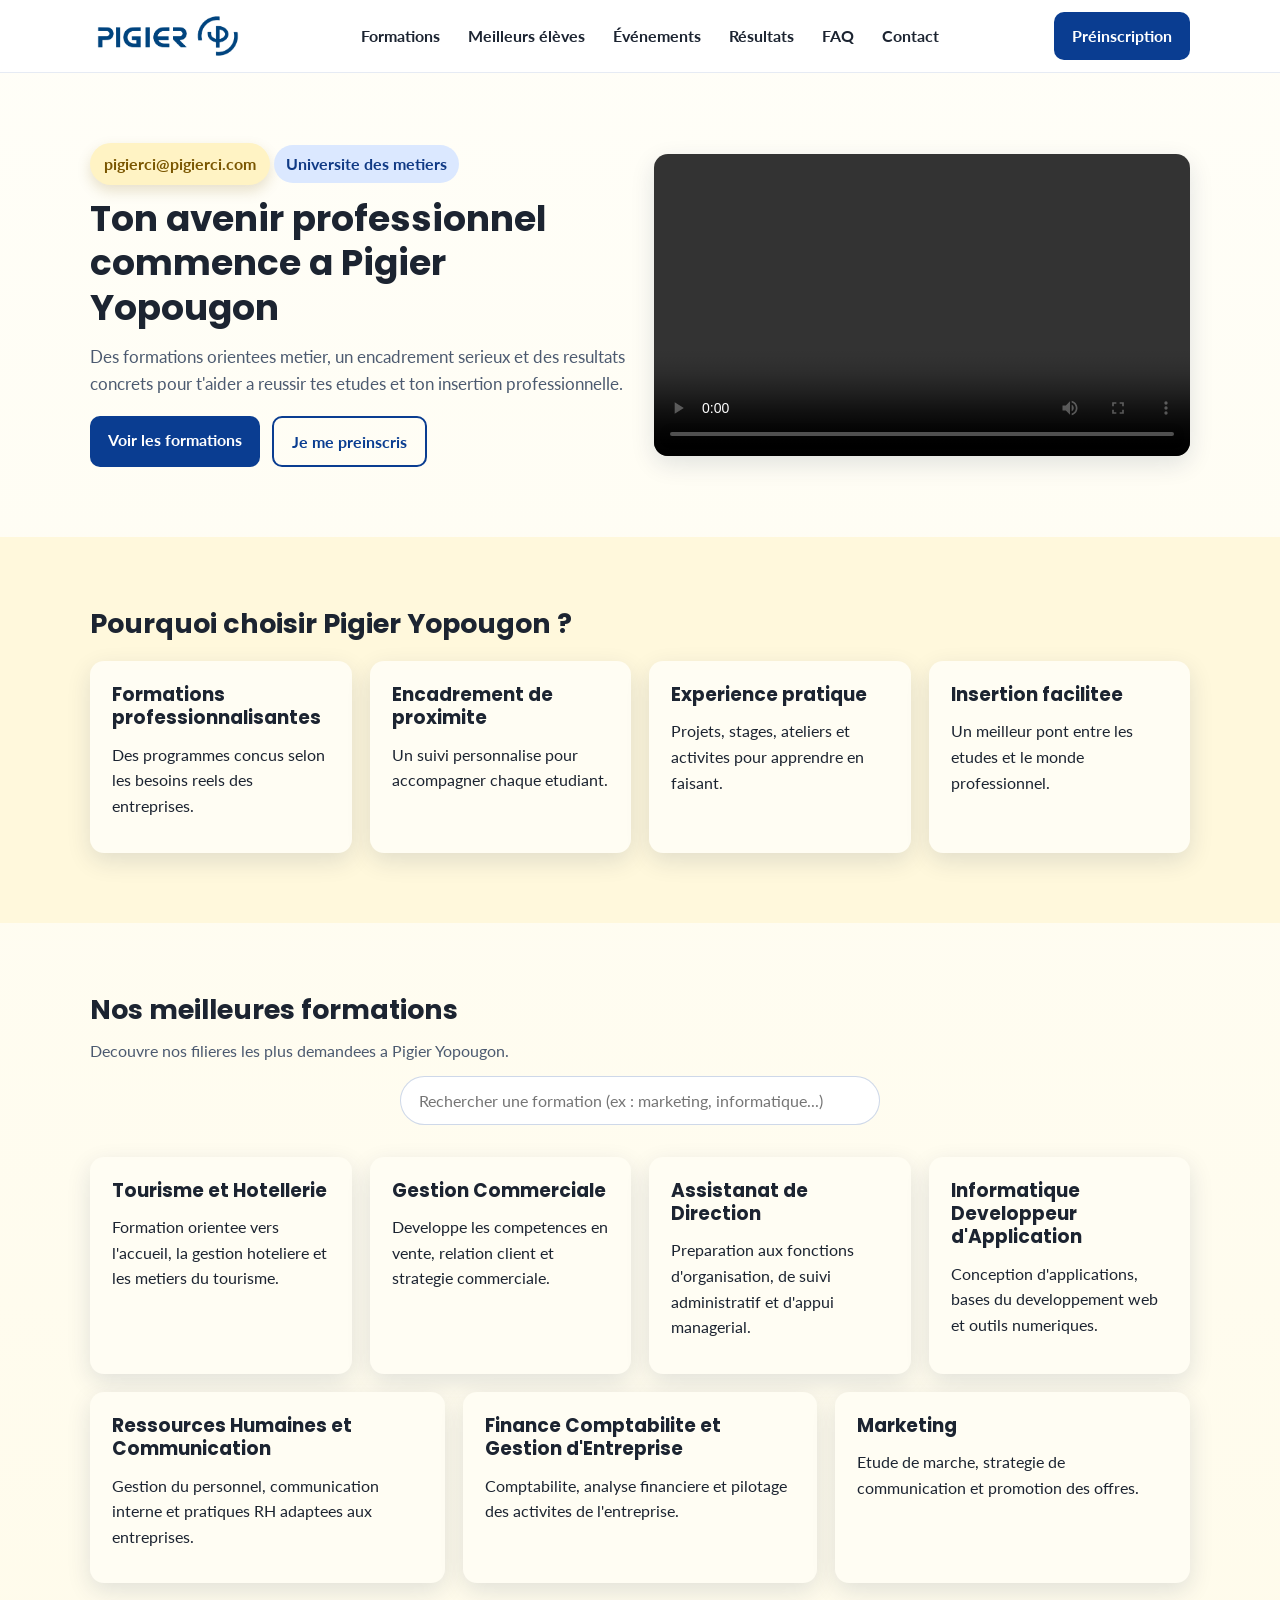
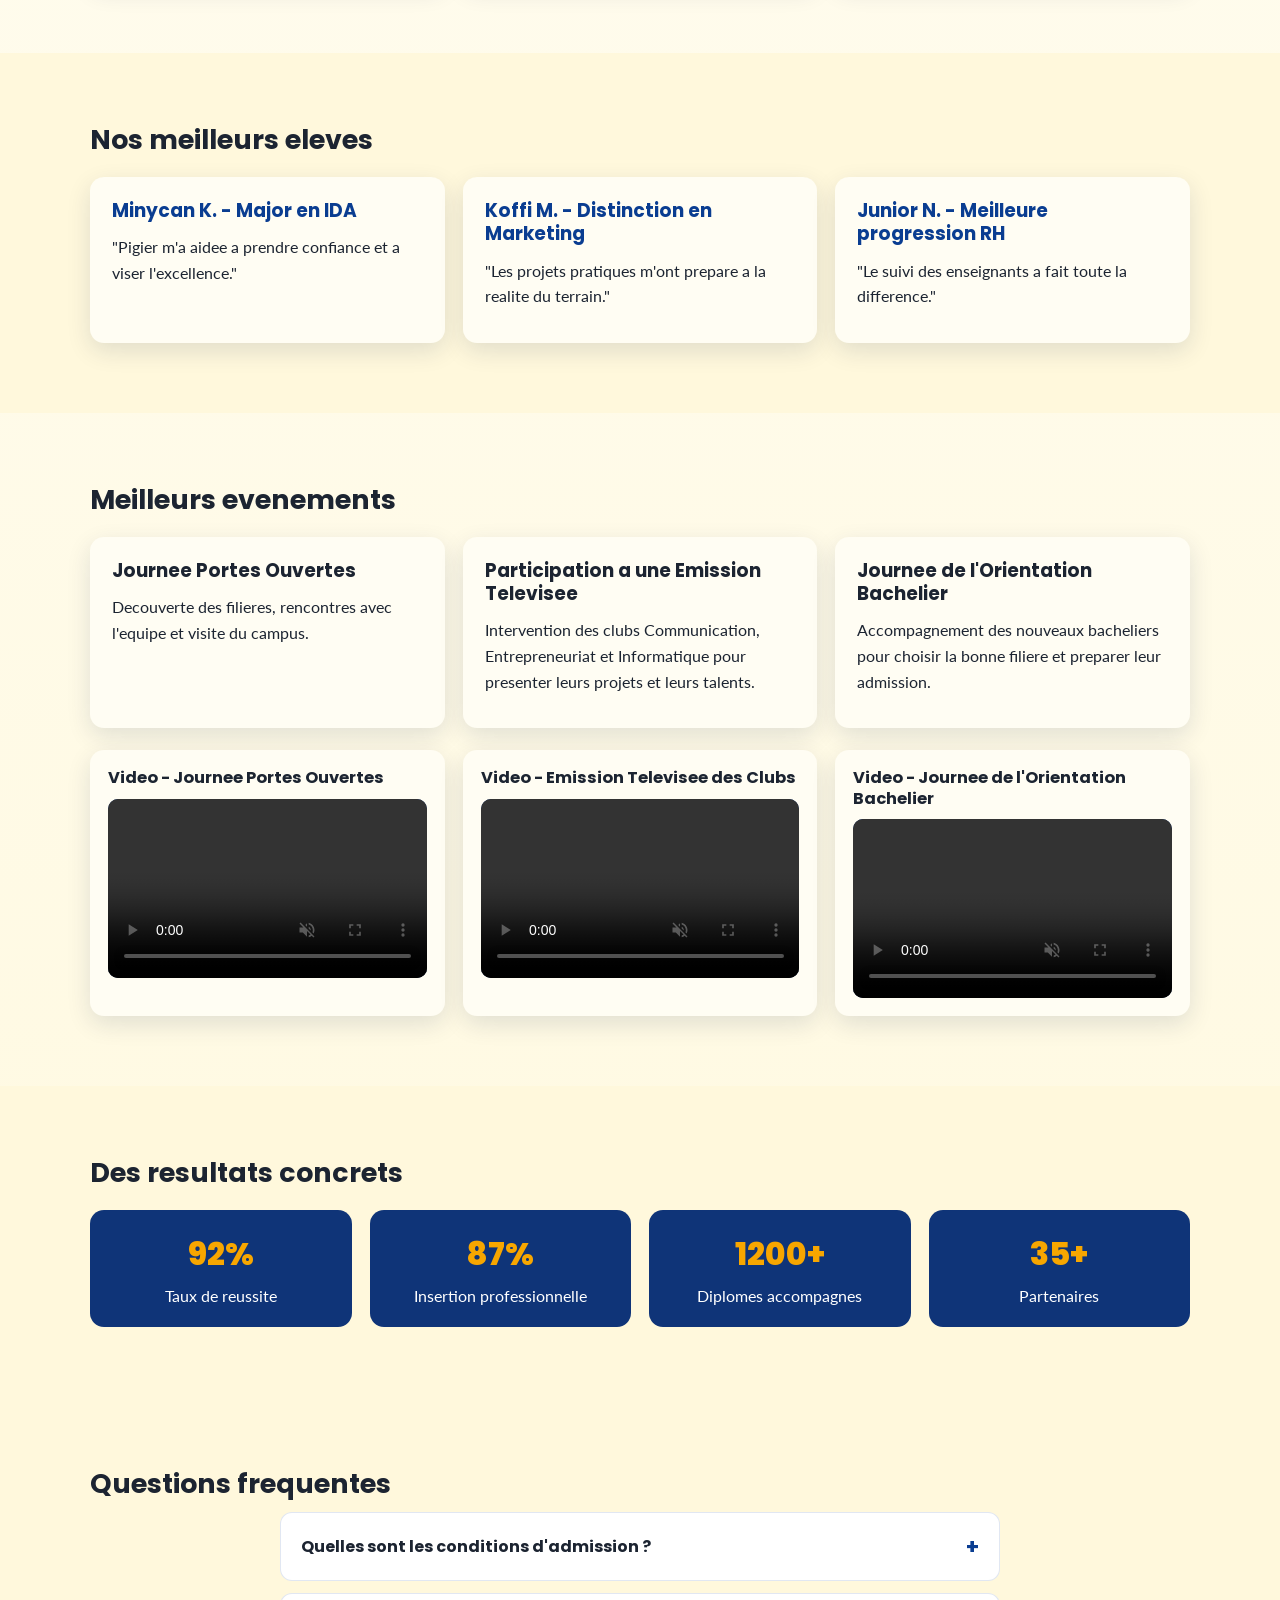
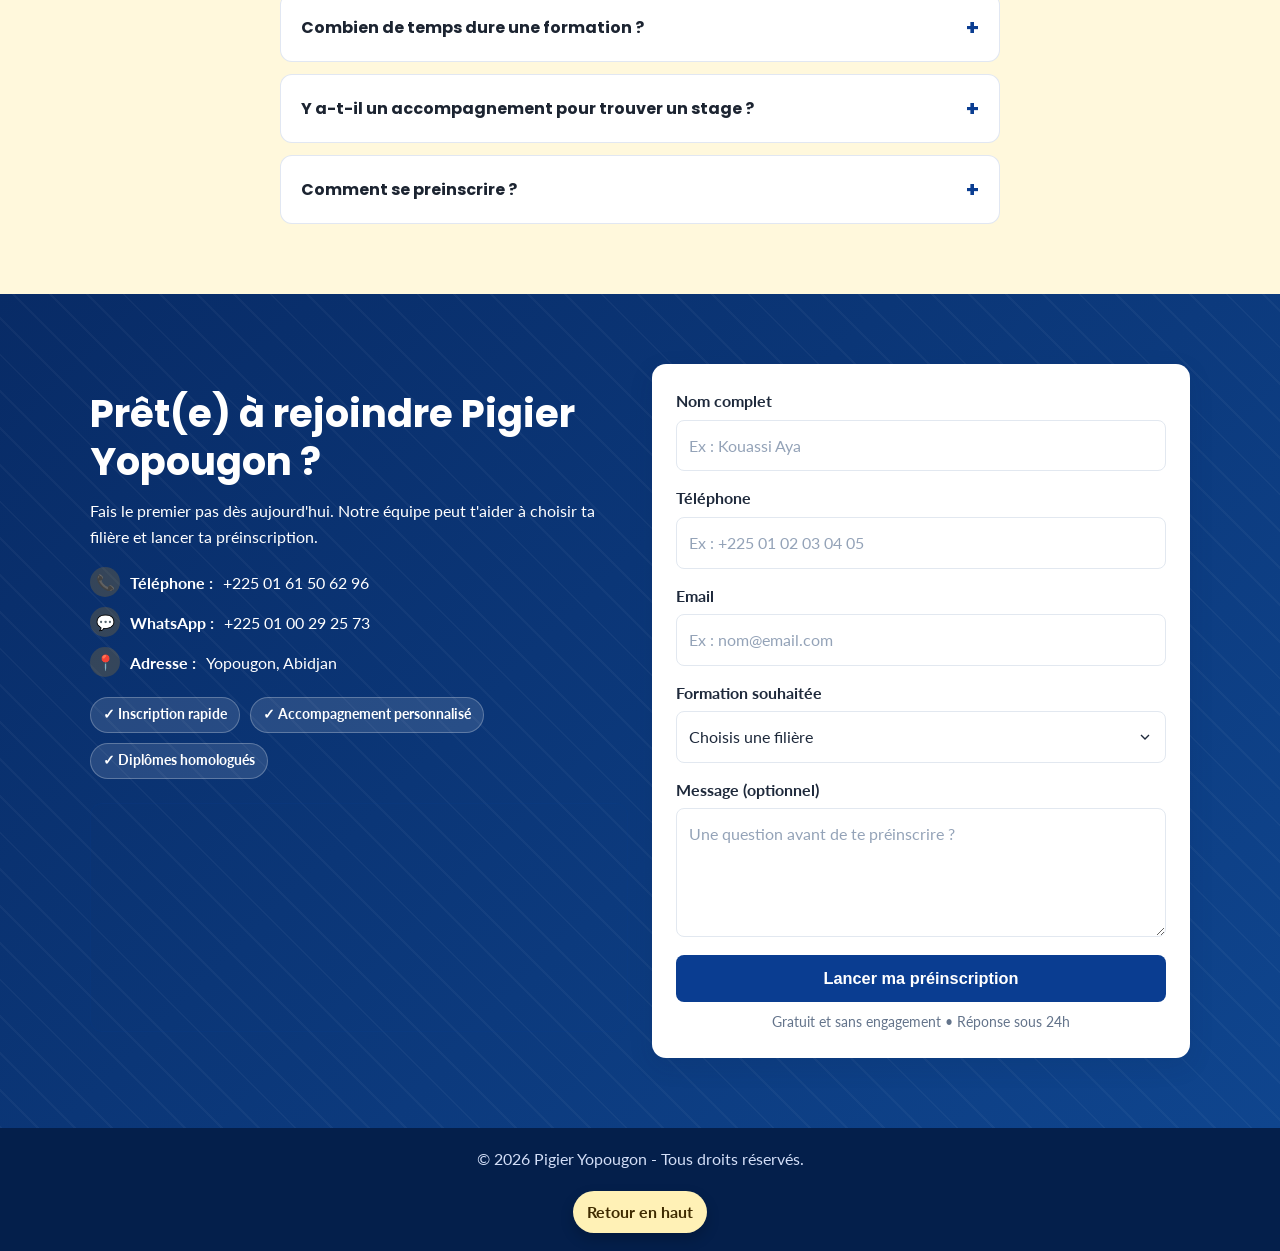
==== index.html @ f2de99de "Corrige la structure des dossiers" ====
﻿<!doctype html>
<html lang="fr">
  <head>
    <meta charset="UTF-8" />
    <meta name="viewport" content="width=device-width, initial-scale=1.0" />
    <meta name="description" content="Pigier Yopougon : formations orientées métier (BTS, Licence), encadrement sérieux et insertion professionnelle à Abidjan." />
    <title>Pigier Connect | Pigier Yopougon — Formations et Inscription</title>
    <!-- Petite icone affichee dans l'onglet du navigateur -->
    <link rel="icon" type="image/x-icon" href="favicon.ico" />
    <link rel="apple-touch-icon" href="apple-touch-icon.png" />
    <!-- Polices Google Fonts : Poppins pour les titres, Lato pour le texte -->
    <link rel="preconnect" href="https://fonts.googleapis.com" />
    <link rel="preconnect" href="https://fonts.gstatic.com" crossorigin />
    <link
      href="https://fonts.googleapis.com/css2?family=Lato:wght@400;700&family=Poppins:wght@600;700;800&display=swap"
      rel="stylesheet"
    />
    <link rel="stylesheet" href="./styles.css" />
  </head>

  <body>
    <!-- ============================================================
       EN-TETE / NAVIGATION
       Reste fixe en haut de la page (position: sticky, voir CSS)
       pour qu'on puisse naviguer facilement d'une section a l'autre.
  ============================================================ -->
    <header class="site-header">
      <div class="container nav-wrap">
        <a class="logo" href="#accueil">
          <img src="logo2.png" alt="Logo de pigier" />
        </a>
        <!-- Les liens du menu pointent vers les id des sections plus bas dans la page -->
        <nav class="nav" aria-label="Navigation principale">
          <a href="#formations">Formations</a>
          <a href="#eleves">Meilleurs élèves</a>
          <a href="#evenements">Événements</a>
          <a href="#resultats">Résultats</a>
          <a href="#faq">FAQ</a>
          <a href="#contact">Contact</a>
        </nav>
        <a class="btn btn-primary btn-preinscription" href="#contact">Préinscription</a>
        <!-- Bouton menu burger, visible seulement sur mobile (voir CSS) -->
        <button class="burger" id="burger-btn" aria-label="Ouvrir le menu">
          <span></span><span></span><span></span>
        </button>
      </div>
    </header>

    <main id="accueil">
      <!-- ============================================================
         SECTION HERO (bandeau d'accueil)
         Texte de presentation a gauche, video de presentation a droite.
         Utilise Flexbox (.hero-grid dans le CSS) pour mettre les deux
         blocs cote a cote, et l'un en dessous de l'autre sur mobile.
    ============================================================ -->
      <section class="hero section">
        <div class="container hero-grid">
          <div>
            <a class="hero-email" href="#contact">pigierci@pigierci.com</a>
            <p class="badge">Universite des metiers</p>
            <h1>Ton avenir professionnel commence a Pigier Yopougon</h1>
            <p class="lead">
              Des formations orientees metier, un encadrement serieux et des
              resultats concrets pour t'aider a reussir tes etudes et ton
              insertion professionnelle.
            </p>

            <div class="actions">
              <a class="btn btn-primary" href="#formations"
                >Voir les formations</a
              >
              <a class="btn btn-ghost" href="#contact">Je me preinscris</a>
            </div>
          </div>

          <!-- Video de presentation de l'ecole -->
          <div
            class="media-card"
            aria-label="Presentation video de Pigier Yopougon"
          >
            <video controls preload="metadata">
              <source src="video/video1.mp4" type="video/mp4" />
              Votre navigateur ne prend pas en charge la lecture video HTML5.
            </video>
          </div>
        </div>
      </section>

      <!-- ============================================================
         SECTION "POURQUOI CHOISIR PIGIER"
         4 cartes cote a cote (cards-4 en CSS = display: flex + wrap,
         pour qu'elles passent a la ligne automatiquement sur petit ecran)
    ============================================================ -->
      <section class="section alt">
        <div class="container">
          <h2>Pourquoi choisir Pigier Yopougon ?</h2>
          <div class="cards-4">
            <article class="card">
              <h3>Formations professionnalisantes</h3>
              <p>
                Des programmes concus selon les besoins reels des entreprises.
              </p>
            </article>
            <article class="card">
              <h3>Encadrement de proximite</h3>
              <p>Un suivi personnalise pour accompagner chaque etudiant.</p>
            </article>
            <article class="card">
              <h3>Experience pratique</h3>
              <p>
                Projets, stages, ateliers et activites pour apprendre en
                faisant.
              </p>
            </article>
            <article class="card">
              <h3>Insertion facilitee</h3>
              <p>
                Un meilleur pont entre les etudes et le monde professionnel.
              </p>
            </article>
          </div>
        </div>
      </section>

      <!-- ============================================================
         SECTION FORMATIONS
         Meme principe de cartes que la section precedente, mais avec
         7 filieres cette fois. Le id="formations" permet au menu du
         haut de scroller directement ici.
    ============================================================ -->
      <section id="formations" class="section">
        <div class="container">
          <h2>Nos meilleures formations</h2>
          <p class="section-intro">
            Decouvre nos filieres les plus demandees a Pigier Yopougon.
          </p>

          <!-- Champ de recherche : filtre les cartes ci-dessous via script.js -->
          <input
            type="text"
            id="formation-search"
            class="search-input"
            placeholder="Rechercher une formation (ex : marketing, informatique...)"
          />

          <div class="cards-4" id="formations-grid">
            <article class="card" data-title="Tourisme et Hotellerie">
              <h3>Tourisme et Hotellerie</h3>
              <p>
                Formation orientee vers l'accueil, la gestion hoteliere et les
                metiers du tourisme.
              </p>
            </article>
            <article class="card" data-title="Gestion Commerciale">
              <h3>Gestion Commerciale</h3>
              <p>
                Developpe les competences en vente, relation client et strategie
                commerciale.
              </p>
            </article>
            <article class="card" data-title="Assistanat de Direction">
              <h3>Assistanat de Direction</h3>
              <p>
                Preparation aux fonctions d'organisation, de suivi administratif
                et d'appui managerial.
              </p>
            </article>
            <article class="card" data-title="Informatique Developpeur d'Application">
              <h3>Informatique Developpeur d'Application</h3>
              <p>
                Conception d'applications, bases du developpement web et outils
                numeriques.
              </p>
            </article>
            <article class="card" data-title="Ressources Humaines et Communication">
              <h3>Ressources Humaines et Communication</h3>
              <p>
                Gestion du personnel, communication interne et pratiques RH
                adaptees aux entreprises.
              </p>
            </article>
            <article class="card" data-title="Finance Comptabilite et Gestion d'Entreprise">
              <h3>Finance Comptabilite et Gestion d'Entreprise</h3>
              <p>
                Comptabilite, analyse financiere et pilotage des activites de
                l'entreprise.
              </p>
            </article>
            <article class="card" data-title="Marketing">
              <h3>Marketing</h3>
              <p>
                Etude de marche, strategie de communication et promotion des
                offres.
              </p>
            </article>
          </div>

          <!-- Message affiché quand la recherche ne donne aucun résultat -->
          <p id="no-results" class="no-results" style="display: none;">
            Aucune formation ne correspond à ta recherche.
          </p>
        </div>
      </section>

      <!-- ============================================================
         SECTION MEILLEURS ELEVES
         3 temoignages presentes comme des cartes (cards-3 = memes
         cartes que cards-4, juste une taille flex differente en CSS
         pour qu'il y en ait 3 par ligne au lieu de 4)
    ============================================================ -->
      <section id="eleves" class="section alt">
        <div class="container">
          <h2>Nos meilleurs eleves</h2>
          <div class="cards-3">
            <article class="card profile">
              <h3>Minycan K. - Major en IDA</h3>
              <p>
                "Pigier m'a aidee a prendre confiance et a viser l'excellence."
              </p>
            </article>
            <article class="card profile">
              <h3>Koffi M. - Distinction en Marketing</h3>
              <p>
                "Les projets pratiques m'ont prepare a la realite du terrain."
              </p>
            </article>
            <article class="card profile">
              <h3>Junior N. - Meilleure progression RH</h3>
              <p>"Le suivi des enseignants a fait toute la difference."</p>
            </article>
          </div>
        </div>
      </section>

      <!-- ============================================================
         SECTION EVENEMENTS
         D'abord 3 cartes de description, puis en dessous les videos
         correspondantes dans des cartes separees (.event-videos).
         Les videos sont en "muted" + "data-hover-play" pour un futur
         effet de lecture au survol en JavaScript (pas encore fait ici).
    ============================================================ -->
      <section id="evenements" class="section">
        <div class="container">
          <h2>Meilleurs evenements</h2>
          <div class="cards-3">
            <article class="card">
              <h3>Journee Portes Ouvertes</h3>
              <p>
                Decouverte des filieres, rencontres avec l'equipe et visite du
                campus.
              </p>
            </article>
            <article class="card">
              <h3>Participation a une Emission Televisee</h3>
              <p>
                Intervention des clubs Communication, Entrepreneuriat et
                Informatique pour presenter leurs projets et leurs talents.
              </p>
            </article>
            <article class="card">
              <h3>Journee de l'Orientation Bachelier</h3>
              <p>
                Accompagnement des nouveaux bacheliers pour choisir la bonne
                filiere et preparer leur admission.
              </p>
            </article>
          </div>

          <!--
          VIDEOS DES EVENEMENTS:
          - Place tes videos dans le dossier du projet.
        -->
          <div class="event-videos">
            <article class="video-card">
              <h3>Video - Journee Portes Ouvertes</h3>
              <video controls preload="metadata" muted data-hover-play>
                <source src="video/video2.mp4" type="video/mp4" />
                Votre navigateur ne prend pas en charge la lecture video HTML5.
              </video>
            </article>

            <article class="video-card">
              <h3>Video - Emission Televisee des Clubs</h3>
              <video controls preload="metadata" muted data-hover-play>
                <source src="video/video4.mp4" type="video/mp4" />
                Votre navigateur ne prend pas en charge la lecture video HTML5.
              </video>
            </article>

            <article class="video-card">
              <h3>Video - Journee de l'Orientation Bachelier</h3>
              <video controls preload="metadata" muted data-hover-play>
                <source src="video/video3.mp4" type="video/mp4" />
                Votre navigateur ne prend pas en charge la lecture video HTML5.
              </video>
            </article>
          </div>
        </div>
      </section>

      <!-- ============================================================
         SECTION RESULTATS
         4 chiffres cles mis en avant. Le fond bleu fonce (.stat-card)
         est defini en CSS pour bien faire ressortir les chiffres.
    ============================================================ -->
      <section id="resultats" class="section alt">
        <div class="container">
          <h2>Des resultats concrets</h2>
          <div class="stats">
            <article class="stat-card">
              <p class="stat-number">92%</p>
              <p class="stat-label">Taux de reussite</p>
            </article>
            <article class="stat-card">
              <p class="stat-number">87%</p>
              <p class="stat-label">Insertion professionnelle</p>
            </article>
            <article class="stat-card">
              <p class="stat-number">1200+</p>
              <p class="stat-label">Diplomes accompagnes</p>
            </article>
            <article class="stat-card">
              <p class="stat-number">35+</p>
              <p class="stat-label">Partenaires</p>
            </article>
          </div>
          <!--
          IMPORTANT:
          Remplace ces chiffres par les vraies statistiques de Pigier Yopougon.
        --></div>
      </section>

      <!-- ============================================================
         SECTION FAQ
         Chaque question est un bouton : cliquer dessus affiche ou
         cache la reponse juste en dessous (voir script.js).
    ============================================================ -->
      <section id="faq" class="section alt">
        <div class="container">
          <h2>Questions frequentes</h2>

          <div class="faq-list">
            <div class="faq-item">
              <button class="faq-question">
                Quelles sont les conditions d'admission ?
                <span class="faq-icon">+</span>
              </button>
              <div class="faq-answer">
                <p>
                  L'admission se fait sur dossier (niveau Bac ou equivalent
                  selon la filiere) et un entretien de motivation avec l'equipe
                  pedagogique.
                </p>
              </div>
            </div>

            <div class="faq-item">
              <button class="faq-question">
                Combien de temps dure une formation ?
                <span class="faq-icon">+</span>
              </button>
              <div class="faq-answer">
                <p>
                  Cela depend de la filiere et du diplome vise (BTS, Licence) :
                  compte generalement entre 2 et 3 ans.
                </p>
              </div>
            </div>

            <div class="faq-item">
              <button class="faq-question">
                Y a-t-il un accompagnement pour trouver un stage ?
                <span class="faq-icon">+</span>
              </button>
              <div class="faq-answer">
                <p>
                  Oui, l'ecole accompagne les etudiants dans leur recherche de
                  stage grace a son reseau de partenaires entreprises.
                </p>
              </div>
            </div>

            <div class="faq-item">
              <button class="faq-question">
                Comment se preinscrire ?
                <span class="faq-icon">+</span>
              </button>
              <div class="faq-answer">
                <p>
                  En remplissant le formulaire en bas de cette page, ou en
                  contactant directement l'ecole par telephone ou WhatsApp.
                </p>
              </div>
            </div>
          </div>
        </div>
      </section>

      <!-- ============================================================
         SECTION CONTACT / APPEL A L'ACTION FINAL
         Texte + coordonnees a gauche, formulaire de preinscription a
         droite (cta-grid, encore du Flexbox pour la mise en page).
         Le formulaire est uniquement cote HTML : il ne bascule pas
         encore les donnees quelque part (voir commentaire plus bas).
    ============================================================ -->
      <section id="contact" class="section cta">
        <div class="container cta-grid">
          <div class="cta-texte">
            <h2>Prêt(e) à rejoindre Pigier Yopougon ?</h2>
            <p>
              Fais le premier pas dès aujourd'hui. Notre équipe peut t'aider à
              choisir ta filière et lancer ta préinscription.
            </p>

            <!-- Coordonnees avec petites icones pour aerer et hierarchiser visuellement -->
            <ul class="contact-infos">
              <li>
                <span class="contact-icone">📞</span
                ><strong>Téléphone :</strong> +225 01 61 50 62 96
              </li>
              <li>
                <span class="contact-icone">💬</span
                ><strong>WhatsApp :</strong> +225 01 00 29 25 73
              </li>
              <li>
                <span class="contact-icone">📍</span
                ><strong>Adresse :</strong> Yopougon, Abidjan
              </li>
            </ul>

            <!-- Badges de confiance : rassurent rapidement sans lire tout le texte -->
            <div class="badges-confiance">
              <span class="badge-confiance">✓ Inscription rapide</span>
              <span class="badge-confiance">✓ Accompagnement personnalisé</span>
              <span class="badge-confiance">✓ Diplômes homologués</span>
            </div>

            <!-- Carte Google Maps pour localiser l'ecole -->
            <!-- Coordonnees exactes de PIGIER Cote d'Ivoire, Antenne Yopougon -->
            <div class="map-wrapper">
              <iframe
                src="https://www.google.com/maps?q=5.3623734,-4.0914334&z=17&output=embed"
                width="100%"
                height="220"
                style="border: 0"
                allowfullscreen=""
                loading="lazy"
                referrerpolicy="no-referrer-when-downgrade"
                title="Localisation de Pigier Yopougon sur Google Maps"
              ></iframe>
            </div>
          </div>

          <!--
          Formulaire de preinscription.
          Sans backend, on ne peut pas encore envoyer un vrai email :
          le JS (script.js) affiche juste une confirmation a l'ecran.
          Pour un envoi reel plus tard : service gratuit type Formspree
          (il suffit de changer l'attribut "action" du formulaire).
        -->
          <form id="contact-form" class="contact-form" action="#" method="post">
            <label for="nom">Nom complet</label>
            <input
              id="nom"
              name="nom"
              type="text"
              placeholder="Ex : Kouassi Aya"
              required
            />

            <label for="tel">Téléphone</label>
            <input
              id="tel"
              name="telephone"
              type="tel"
              placeholder="Ex : +225 01 02 03 04 05"
              required
            />

            <label for="email">Email</label>
            <input
              id="email"
              name="email"
              type="email"
              placeholder="Ex : nom@email.com"
              required
            />

            <label for="formation">Formation souhaitée</label>
            <select id="formation" name="formation" required>
              <option value="" selected disabled>Choisis une filière</option>
              <option value="Tourisme et Hotellerie">
                Tourisme et Hôtellerie
              </option>
              <option value="Gestion Commerciale">Gestion Commerciale</option>
              <option value="Assistanat de Direction">
                Assistanat de Direction
              </option>
              <option value="Informatique Developpeur d'Application">
                Informatique Développeur d'Application
              </option>
              <option value="Ressources Humaines et Communication">
                Ressources Humaines et Communication
              </option>
              <option value="Finance Comptabilite et Gestion d'Entreprise">
                Finance Comptabilité et Gestion d'Entreprise
              </option>
              <option value="Marketing">Marketing</option>
            </select>

            <label for="message">Message (optionnel)</label>
            <textarea
              id="message"
              name="message"
              rows="4"
              placeholder="Une question avant de te préinscrire ?"
            ></textarea>

            <button class="btn btn-primary btn-form" type="submit">
              Lancer ma préinscription
            </button>
            <p class="reassurance">
              Gratuit et sans engagement • Réponse sous 24h
            </p>
          </form>

          <!-- Message affiché par le JS une fois le formulaire validé -->
          <div id="contact-success" class="contact-success" style="display: none;">
            <p class="badge">Préinscription reçue</p>
            <h3>Merci <span id="success-nom"></span> !</h3>
            <p>
              Ta demande a bien été enregistrée. Notre équipe te contactera
              sous 24h pour la suite de ton inscription.
            </p>
          </div>
        </div>
      </section>
    </main>

    <!--PIED DE PAGE -->
    <footer class="site-footer">
      <div class="container">
        <p>© 2026 Pigier Yopougon - Tous droits réservés.</p>
        <a class="back-to-top" href="#accueil">Retour en haut</a>
      </div>
    </footer>
    <script src="script.js"></script>
  </body>
</html>
---- styles.css ----
﻿/* ============================================================
   VARIABLES CSS (custom properties)
   Je definis mes couleurs et valeurs recurrentes une seule fois ici,
   puis je les reutilise partout avec var(--nom). Comme ca, si je veux
   changer une couleur, je la change a un seul endroit.
============================================================ */
:root {
  --bg: #f7f8fb;
  --surface: #fffdf3;
  --surface-alt: #fff8dc;
  --text: #1c2431;
  --muted: #4c5a70;
  --primary: #0a3d91;
  --primary-hover: #072d6c;
  --accent: #f7a600;
  --shadow: 0 8px 24px rgba(12, 33, 70, 0.12);
  --radius: 14px;
}

/* box-sizing: border-box sur tous les elements : ca evite les mauvaises
   surprises de largeur quand j'ajoute du padding ou une bordure */
* {
  box-sizing: border-box;
}

html {
  scroll-behavior: smooth; /* pour un defilement doux quand on clique sur un lien du menu (#formations, #contact, etc.) */
}

body {
  margin: 0;
  font-family: "Lato", sans-serif;
  color: var(--text);
  background: linear-gradient(180deg, #fffef8 0%, #fff7d6 100%);
  line-height: 1.6;
}

h1,
h2,
h3 {
  margin: 0 0 12px;
  font-family: "Poppins", sans-serif;
  line-height: 1.25;
}

/* clamp(min, valeur-preferee, max) : la taille du texte s'adapte a la
   largeur de l'ecran tout en restant dans une fourchette raisonnable.
   Ca evite d'avoir a ecrire plusieurs media queries juste pour ca. */
h1 {
  font-size: clamp(1.9rem, 2.8vw, 3rem);
}

h2 {
  font-size: clamp(1.45rem, 2.1vw, 2.2rem);
}

p {
  margin: 0 0 12px;
}

/* .container centre le contenu et l'empeche de toucher les bords
   de l'ecran sur les grands ecrans (max 1100px de large) */
.container {
  width: min(1100px, 92%);
  margin: 0 auto;
}

.section {
  padding: 70px 0;
}

.alt {
  background: var(--surface-alt);
}

/* ============================================================
   EN-TETE / NAVIGATION
============================================================ */
.site-header {
  position: sticky; /* reste colle en haut meme quand on scrolle */
  top: 0;
  z-index: 20;
  backdrop-filter: blur(8px);
  background: rgba(255, 255, 255, 0.9);
  border-bottom: 1px solid rgba(10, 61, 145, 0.1);
}

/* Flexbox : aligne le logo, le menu et le bouton sur une meme ligne,
   avec de l'espace reparti entre les deux extremites */
.nav-wrap {
  display: flex;
  align-items: center;
  justify-content: space-between;
  gap: 12px;
  min-height: 72px;
  position: relative;
}

.logo {
  font-family: "Poppins", sans-serif;
  font-weight: 800;
  text-decoration: none;
  color: var(--primary);
  display: inline-flex;
  align-items: center;
  min-height: 56px;
}

.logo img {
  display: block;
  height: 52px;
  width: auto;
  object-fit: contain;
}

/* Flexbox encore ici, avec flex-wrap pour que les liens du menu
   passent a la ligne si l'ecran est trop petit plutot que de deborder */
.nav {
  display: flex;
  gap: 28px;
  flex-wrap: wrap;
}

.nav a {
  text-decoration: none;
  color: var(--text);
  font-weight: 700;
}

.nav a:hover {
  color: var(--primary);
}

/* Bouton burger : caché sur ordinateur, affiché seulement sur mobile */
.burger {
  display: none;
  flex-direction: column;
  gap: 5px;
  background: none;
  border: none;
  cursor: pointer;
  padding: 8px;
}

.burger span {
  width: 24px;
  height: 2px;
  background: var(--primary);
}

/* ============================================================
   BOUTONS
============================================================ */
.btn {
  display: inline-block;
  text-decoration: none;
  border: none;
  border-radius: 10px;
  padding: 11px 18px;
  font-weight: 700;
  cursor: pointer;
}

.btn-primary {
  background: var(--primary);
  color: #fff;
}

.btn-primary:hover {
  background: var(--primary-hover);
}

.btn-ghost {
  background: transparent;
  color: var(--primary);
  border: 2px solid var(--primary);
}

.btn-ghost:hover {
  background: rgba(10, 61, 145, 0.08);
}

/* ============================================================
   SECTION HERO
============================================================ */
/* Flexbox place le texte et la video cote a cote. flex-wrap permet
   qu'ils passent l'un sous l'autre automatiquement sur mobile,
   sans avoir besoin d'ecrire une media query. */
.hero-grid {
  display: flex;
  gap: 28px;
  align-items: center;
  flex-wrap: wrap;
}

/* Chaque enfant direct de .hero-grid grandit ou retrecit egalement
   (flex: 1 1 320px), avec une largeur minimale de 320px avant de
   passer a la ligne */
.hero-grid > * {
  flex: 1 1 320px;
}

.badge {
  display: inline-block;
  background: #dbe8ff;
  color: #103a85;
  padding: 6px 12px;
  border-radius: 999px;
  font-weight: 700;
  margin-bottom: 10px;
}

.hero-email {
  display: inline-block;
  margin-bottom: 12px;
  padding: 8px 14px;
  border-radius: 999px;
  text-decoration: none;
  font-weight: 700;
  color: #7a5600;
  background: #fff3c4;
  box-shadow: 0 6px 14px rgba(122, 86, 0, 0.18);
  transition:
    transform 0.2s ease,
    box-shadow 0.2s ease,
    background 0.2s ease;
}

.hero-email:hover {
  background: #ffe9a3;
  box-shadow: 0 8px 18px rgba(122, 86, 0, 0.24);
  transform: translateY(-1px);
}

.lead {
  color: var(--muted);
  font-size: 1.07rem;
}

.actions {
  display: flex;
  gap: 12px;
  flex-wrap: wrap;
  margin-top: 18px;
}

.media-card {
  background: var(--surface);
  border-radius: var(--radius);
  box-shadow: var(--shadow);
  overflow: hidden;
}

/* aspect-ratio: 16/9 garde toujours le meme format d'image pour la
   video, quelle que soit la largeur de l'ecran */
.media-card iframe,
.media-card video {
  width: 100%;
  aspect-ratio: 16 / 9;
  height: auto;
  border: 0;
  display: block;
  object-fit: contain;
}

/* ============================================================
   CARTES (formations, avantages, temoignages...)
   Trois variantes qui partagent le meme style de base (.card) mais
   avec une largeur flex differente selon le nombre de cartes par ligne
============================================================ */
.cards-4,
.cards-3,
.stats {
  display: flex;
  flex-wrap: wrap;
  gap: 18px;
  margin-top: 20px;
}

.cards-4 .card {
  flex: 1 1 220px; /* 4 cartes par ligne sur grand ecran */
}

.cards-3 .card {
  flex: 1 1 280px; /* 3 cartes par ligne, un peu plus larges */
}

.card {
  background: var(--surface);
  border-radius: var(--radius);
  box-shadow: var(--shadow);
  padding: 22px;
}

.section-intro {
  color: var(--muted);
}

.profile h3 {
  color: var(--primary);
}

/* ============================================================
   SECTION EVENEMENTS / VIDEOS
============================================================ */
.event-videos {
  display: flex;
  flex-wrap: wrap;
  gap: 18px;
  margin-top: 22px;
}

.video-card {
  flex: 1 1 300px;
  background: var(--surface);
  border-radius: var(--radius);
  box-shadow: var(--shadow);
  padding: 18px;
}

.video-card h3 {
  font-size: 1.02rem;
  margin-bottom: 10px;
}

.video-card video {
  width: 100%;
  display: block;
  border-radius: 10px;
  aspect-ratio: 16 / 9;
  height: auto;
  background: #0f3478;
  object-fit: contain;
}

/* ============================================================
   SECTION RESULTATS (chiffres cles)
============================================================ */
.stat-card {
  flex: 1 1 180px;
  background: #0f3478;
  color: #fff;
  border-radius: var(--radius);
  padding: 18px;
  text-align: center;
}

.stat-number {
  font-family: "Poppins", sans-serif;
  font-size: 2rem;
  font-weight: 800;
  margin-bottom: 4px;
  color: var(--accent);
}

.stat-label {
  margin: 0;
}

/* ============================================================
   SECTION CONTACT + FORMULAIRE
============================================================ */
.cta {
  background: linear-gradient(135deg, #082b66 0%, #0f458e 100%);
  color: #fff;
  position: relative;
  overflow: hidden;
}

/* Motif tres discret en fond pour donner un peu de relief au bleu uni */
.cta::before {
  content: "";
  position: absolute;
  inset: 0;
  background-image: repeating-linear-gradient(
    45deg,
    rgba(255, 255, 255, 0.035) 0px,
    rgba(255, 255, 255, 0.035) 2px,
    transparent 2px,
    transparent 26px
  );
  pointer-events: none;
}

.cta .container {
  position: relative;
  z-index: 1;
}

/* align-items: center pour que le bloc texte et le formulaire soient
   alignes verticalement l'un par rapport a l'autre */
.cta-grid {
  display: flex;
  gap: 24px;
  flex-wrap: wrap;
  align-items: center;
}

.cta-grid > * {
  flex: 1 1 320px;
}

.cta-texte h2 {
  font-size: clamp(
    1.9rem,
    3vw,
    2.6rem
  ); /* plus grand pour un vrai role de H2 accrocheur */
}

/* Coordonnees avec icones, plus lisibles qu'une simple liste de paragraphes */
.contact-infos {
  list-style: none;
  margin: 18px 0 0;
  padding: 0;
  display: flex;
  flex-direction: column;
  gap: 10px;
}

.contact-infos li {
  display: flex;
  align-items: center;
  gap: 10px;
}

.contact-icone {
  display: inline-flex;
  align-items: center;
  justify-content: center;
  width: 30px;
  height: 30px;
  flex-shrink: 0;
  background: rgba(247, 166, 0, 0.18);
  border-radius: 50%;
  font-size: 0.95rem;
}

/* Badges de confiance sous les coordonnees */
.badges-confiance {
  display: flex;
  flex-wrap: wrap;
  gap: 10px;
  margin-top: 20px;
}

.badge-confiance {
  display: inline-block;
  background: rgba(255, 255, 255, 0.12);
  border: 1px solid rgba(255, 255, 255, 0.25);
  color: #fff;
  padding: 6px 12px;
  border-radius: 999px;
  font-size: 0.85rem;
  font-weight: 700;
}

/* Formulaire : fond blanc pour un vrai contraste face au bleu du fond */
.contact-form {
  background: #ffffff;
  padding: 24px;
  border-radius: var(--radius);
  box-shadow: var(--shadow);
}

.contact-form label {
  display: block;
  margin-top: 14px;
  font-weight: 700;
  color: #1e293b;
}

.contact-form label:first-child {
  margin-top: 0;
}

.contact-form input,
.contact-form textarea,
.contact-form select {
  width: 100%;
  margin-top: 6px;
  padding: 12px;
  border: 1px solid #e2e8f0;
  border-radius: 8px;
  background: #fff;
  color: #1e293b;
  font: inherit;
  display: block;
}

.contact-form select {
  appearance: none;
  background-image: url("data:image/svg+xml;utf8,<svg xmlns='http://www.w3.org/2000/svg' viewBox='0 0 24 24' fill='none' stroke='%231e293b' stroke-width='2'><path d='M6 9l6 6 6-6'/></svg>");
  background-repeat: no-repeat;
  background-position: right 12px center;
  background-size: 16px;
  padding-right: 36px;
}

.contact-form input:focus,
.contact-form textarea:focus,
.contact-form select:focus {
  outline: none;
  border-color: var(--primary);
  box-shadow: 0 0 0 3px rgba(10, 61, 145, 0.15);
}

.contact-form input::placeholder,
.contact-form textarea::placeholder {
  color: #94a3b8;
}

/* Vrai bouton principal : pleine largeur, contraste fort, bien visible */
.btn-form {
  display: block;
  width: 100%;
  margin-top: 18px;
  padding: 14px 18px;
  border-radius: 8px;
  font-size: 1.02rem;
  text-align: center;
}

.reassurance {
  margin: 10px 0 0;
  text-align: center;
  font-size: 0.85rem;
  color: #64748b;
}

/* Message affiché après l'envoi du formulaire */
.contact-success {
  text-align: center;
  padding: 32px 24px;
  background: #f0f6ff;
  border: 1px solid rgba(10, 61, 145, 0.15);
  border-radius: 12px;
}

.contact-success h3 {
  margin: 10px 0;
}

/* ============================================================
   PIED DE PAGE
============================================================ */
.site-footer {
  background: #041f4b;
  color: #d3def7;
  padding: 18px 0;
  text-align: center;
}

.back-to-top {
  display: inline-block;
  margin-top: 8px;
  padding: 8px 14px;
  border-radius: 999px;
  text-decoration: none;
  font-weight: 700;
  background: #fff1b6;
  color: #3f2b00;
  box-shadow: 0 6px 14px rgba(0, 0, 0, 0.2);
}

.back-to-top:hover {
  background: #ffe37b;
}

/* ============================================================
   RESPONSIVE MOBILE
   En dessous de 780px : le menu et le bouton "Preinscription"
   se cachent, le burger apparait a la place. Cliquer dessus
   affiche le menu en dessous du header (voir script.js).
============================================================ */
@media (max-width: 780px) {
  .nav {
    display: none;
    position: absolute;
    top: 100%;
    left: 0;
    right: 0;
    background: #fff;
    flex-direction: column;
    gap: 0;
    padding: 8px 0;
    border-bottom: 1px solid rgba(10, 61, 145, 0.1);
  }

  .nav.open {
    display: flex;
  }

  .nav a {
    padding: 14px 24px;
    border-bottom: 1px solid rgba(10, 61, 145, 0.06);
  }

  .btn-preinscription {
    display: none;
  }

  .burger {
    display: flex;
  }
}

/* ============================================================
   BARRE DE RECHERCHE (section Formations)
============================================================ */
.search-input {
  display: block;
  width: 100%;
  max-width: 480px;
  margin: 0 auto 32px;
  padding: 14px 18px;
  border: 1px solid rgba(10, 61, 145, 0.2);
  border-radius: 999px;
  font-family: "Lato", sans-serif;
  font-size: 1rem;
}

.search-input:focus {
  outline: none;
  border-color: var(--primary);
  box-shadow: 0 0 0 3px rgba(10, 61, 145, 0.15);
}

.no-results {
  text-align: center;
  color: #64748b;
  margin-top: 12px;
}

/* ============================================================
   FAQ DEROULANTE
============================================================ */
.faq-list {
  max-width: 720px;
  margin: 0 auto;
  display: flex;
  flex-direction: column;
  gap: 12px;
}

.faq-item {
  background: #fff;
  border: 1px solid rgba(10, 61, 145, 0.12);
  border-radius: 12px;
  overflow: hidden;
}

.faq-question {
  width: 100%;
  display: flex;
  justify-content: space-between;
  align-items: center;
  gap: 12px;
  padding: 18px 20px;
  background: none;
  border: none;
  text-align: left;
  font-family: "Poppins", sans-serif;
  font-weight: 700;
  font-size: 1rem;
  color: var(--text);
  cursor: pointer;
}

.faq-icon {
  flex-shrink: 0;
  font-size: 1.3rem;
  color: var(--primary);
  transition: transform 0.2s ease;
}

/* Quand la question est ouverte (classe ajoutee par script.js) :
   la reponse devient visible et le "+" tourne en "x" */
.faq-answer {
  max-height: 0;
  overflow: hidden;
  padding: 0 20px;
  transition: max-height 0.25s ease, padding 0.25s ease;
}

.faq-item.open .faq-answer {
  max-height: 200px;
  padding: 0 20px 18px;
}

.faq-item.open .faq-icon {
  transform: rotate(45deg);
}

/* ============================================================
   CARTE GOOGLE MAPS (section Contact)
============================================================ */
.map-wrapper {
  margin-top: 24px;
  border-radius: 12px;
  overflow: hidden;
  border: 1px solid rgba(10, 61, 145, 0.15);
}
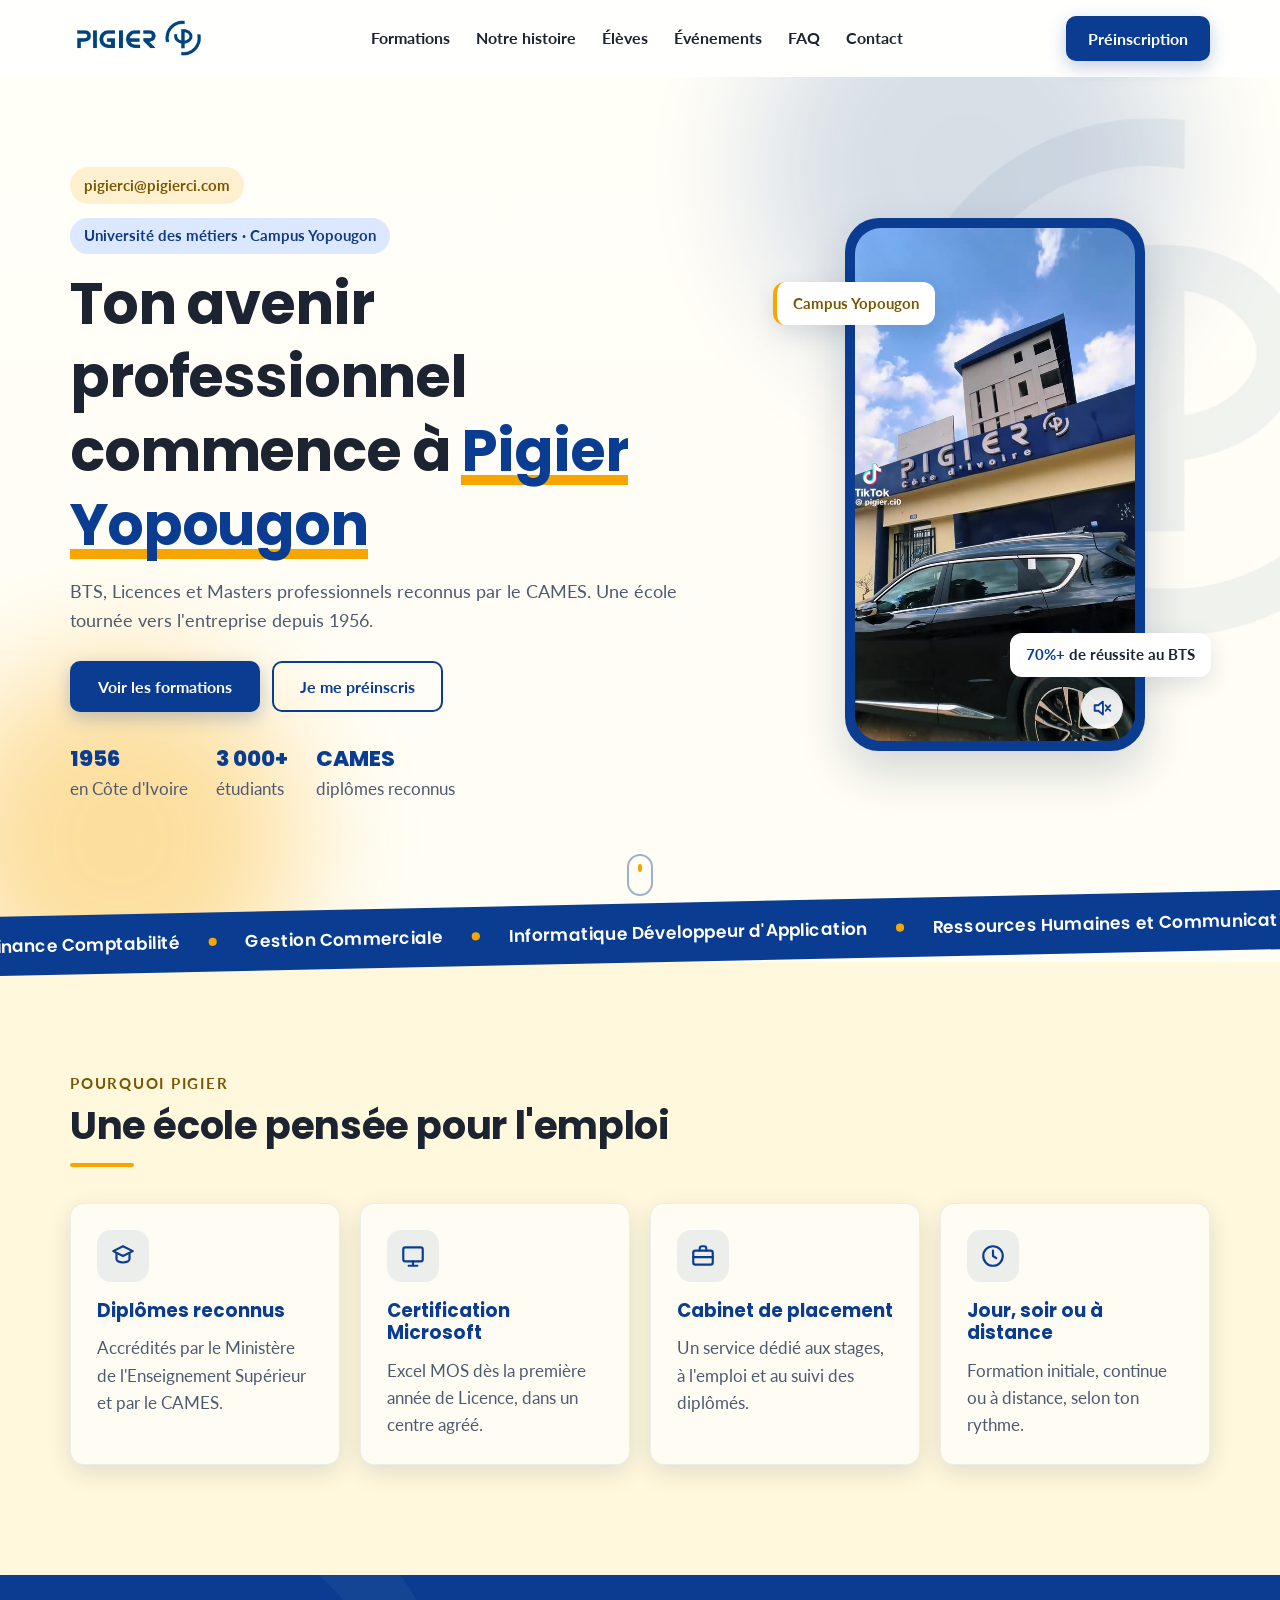
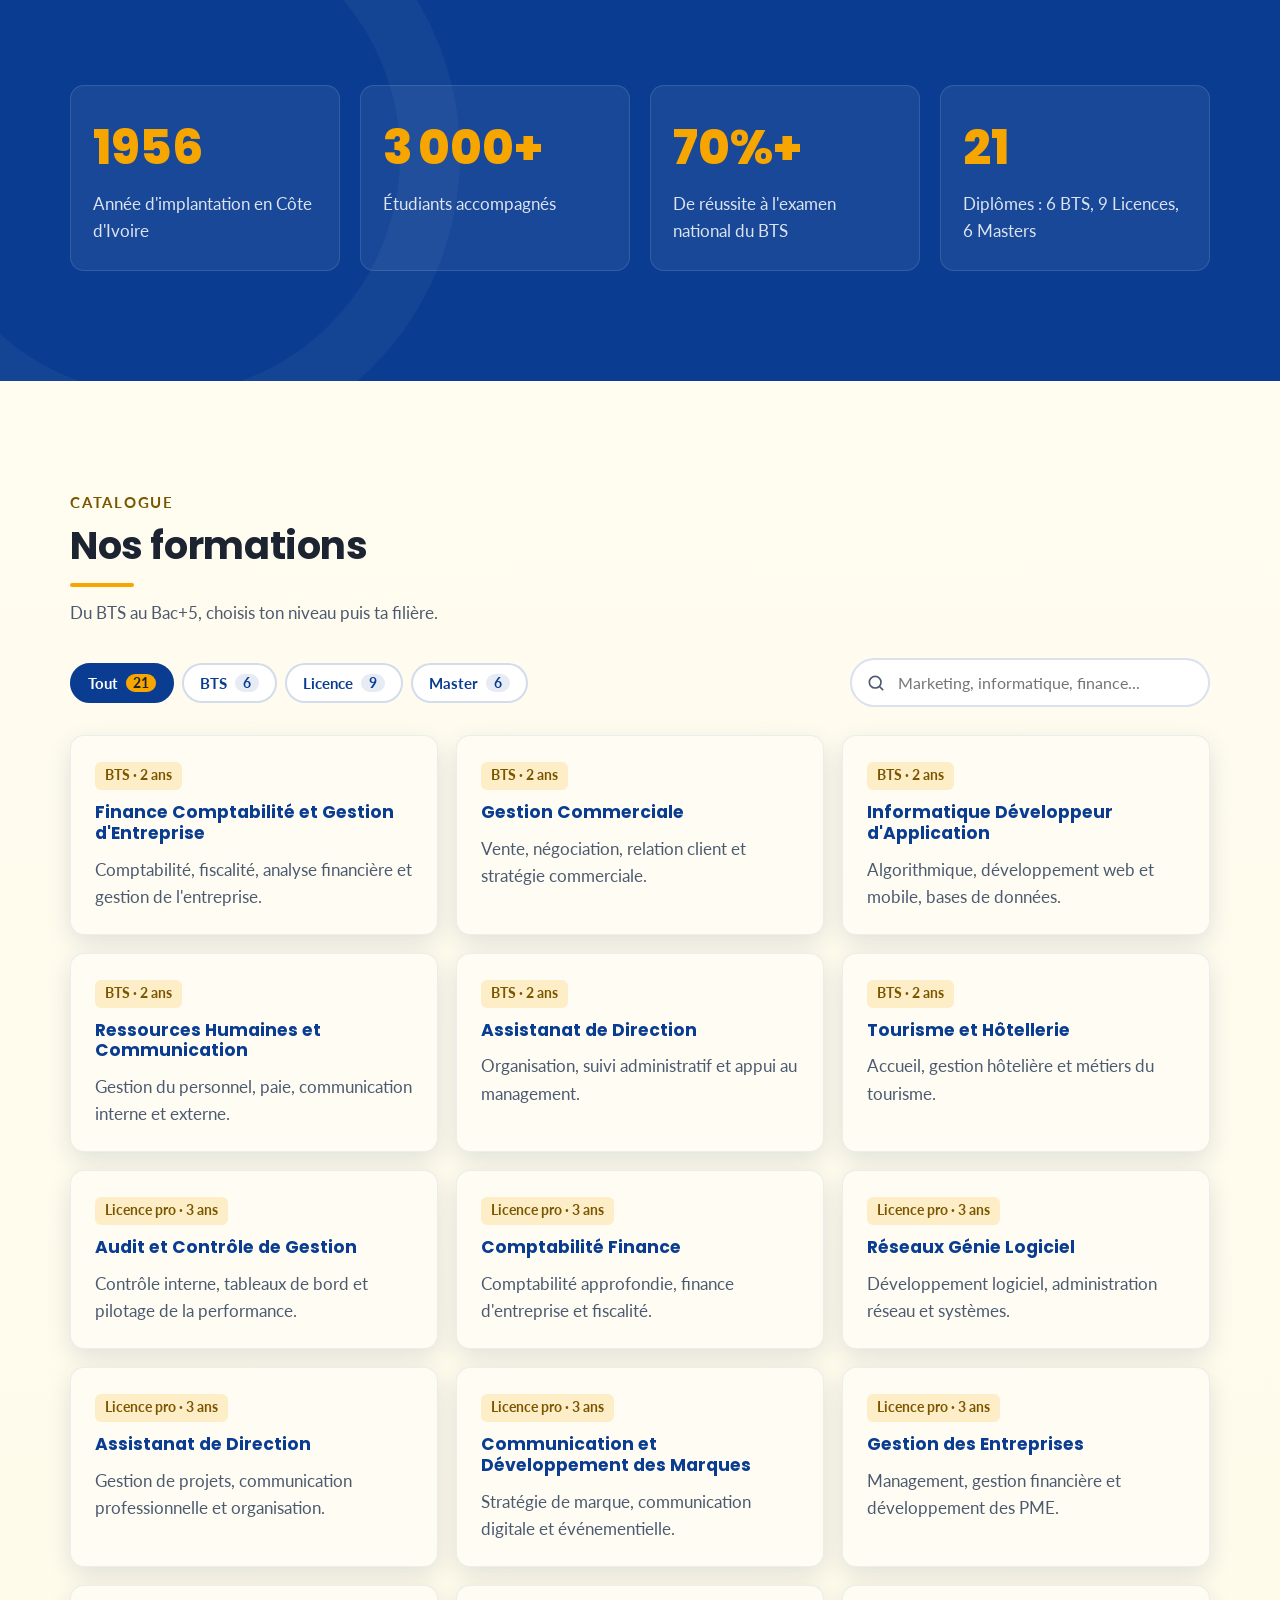
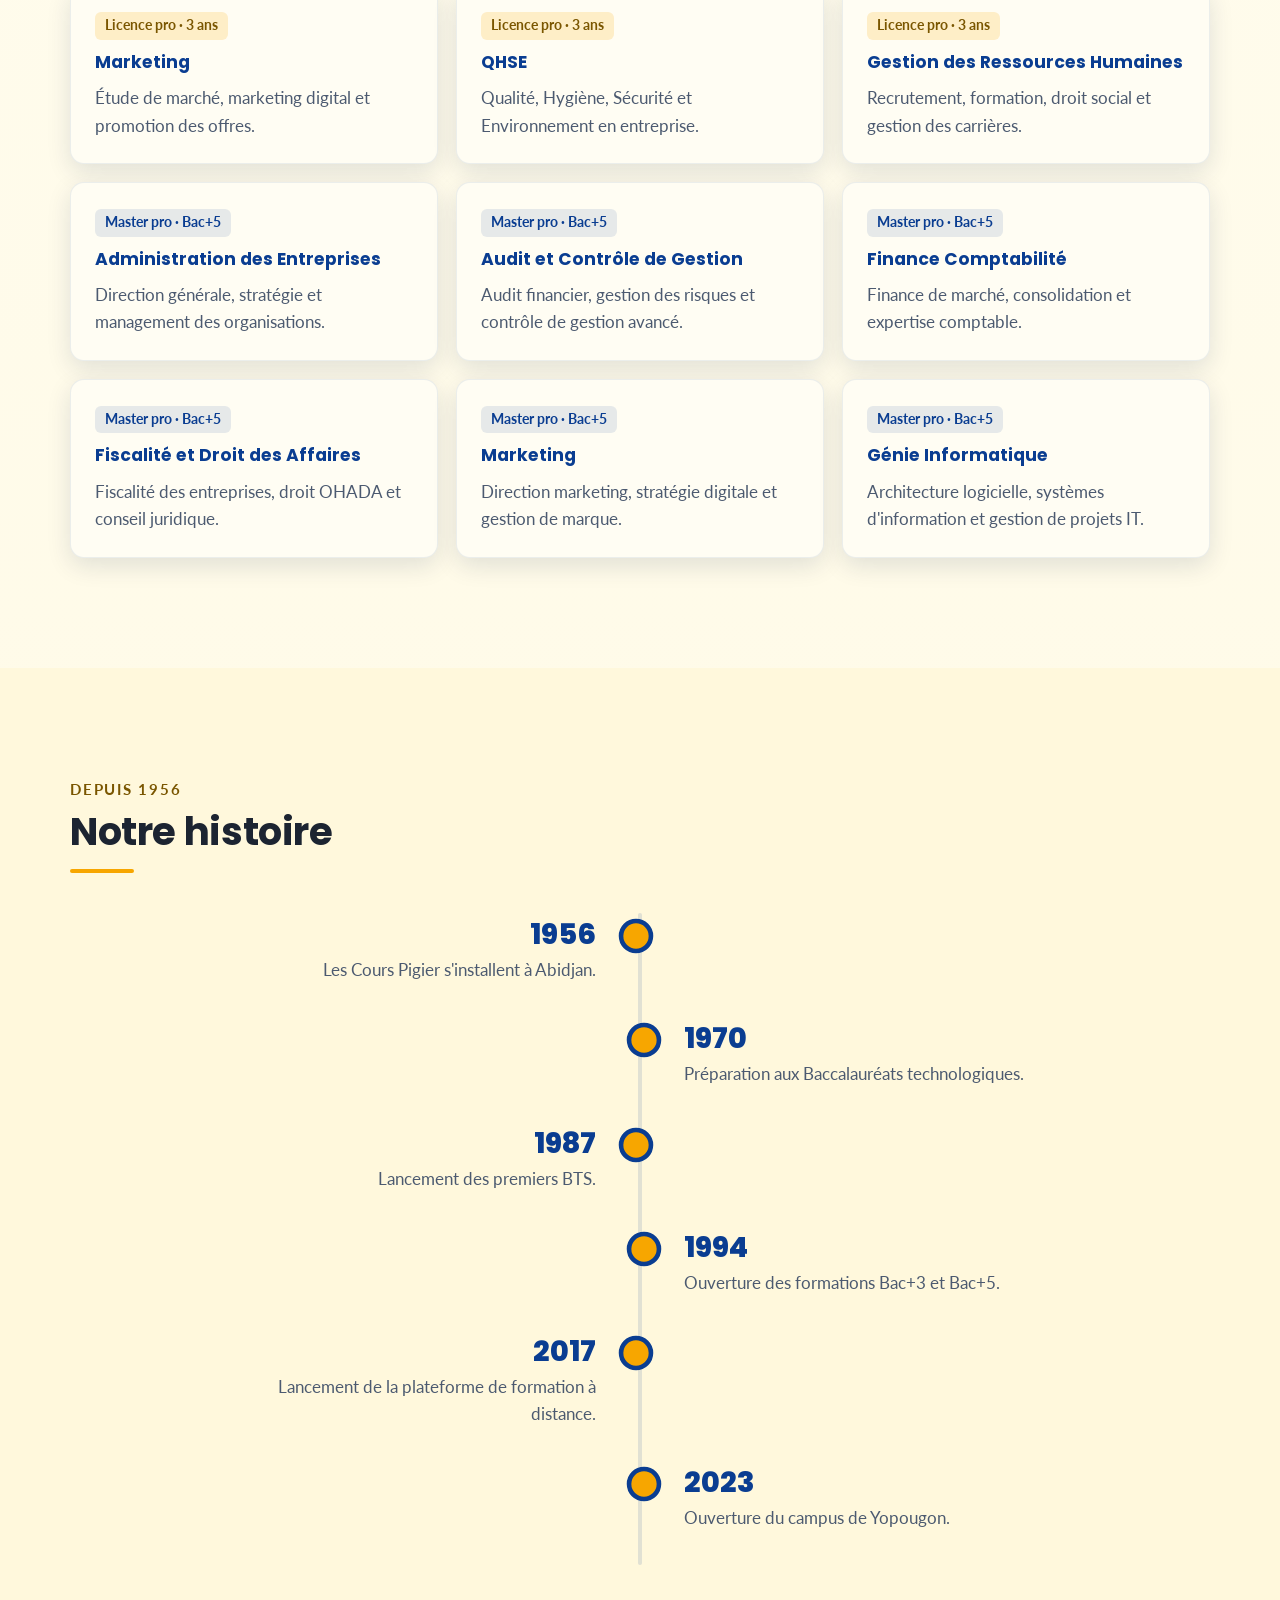
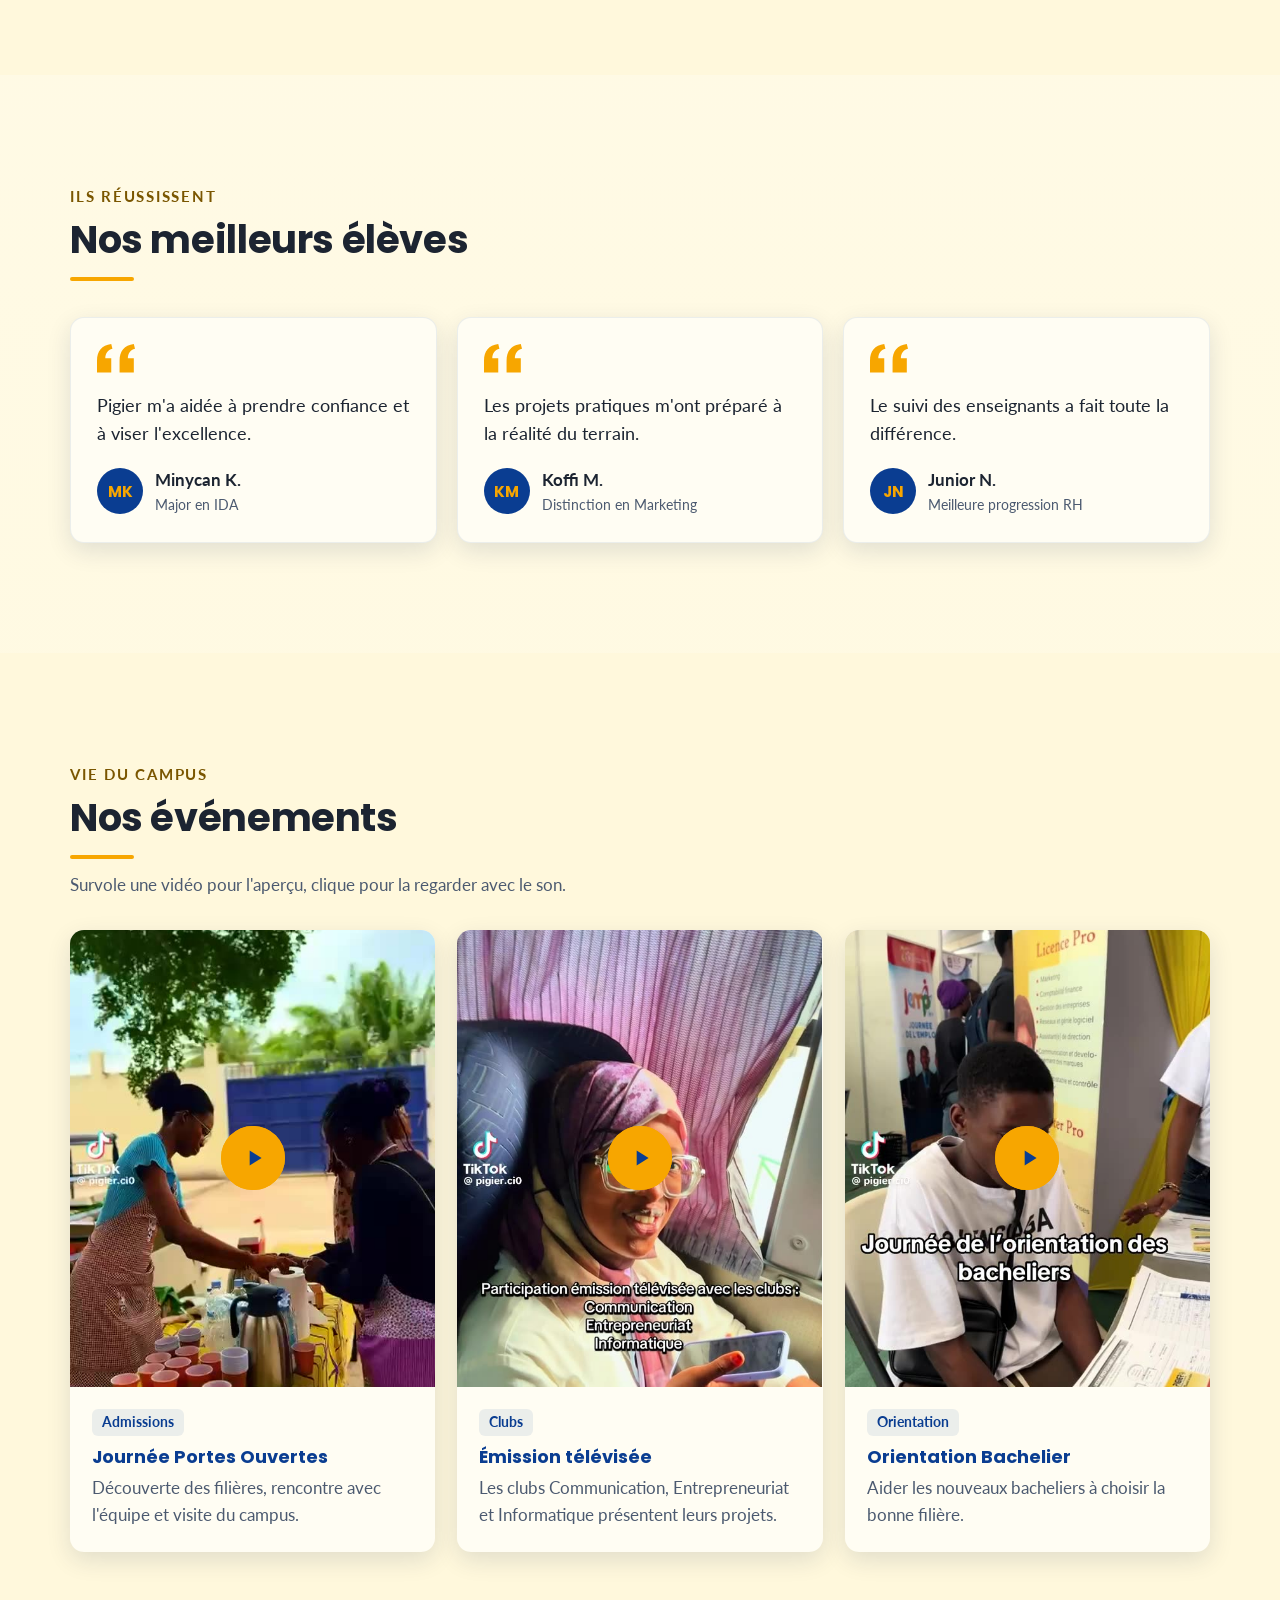
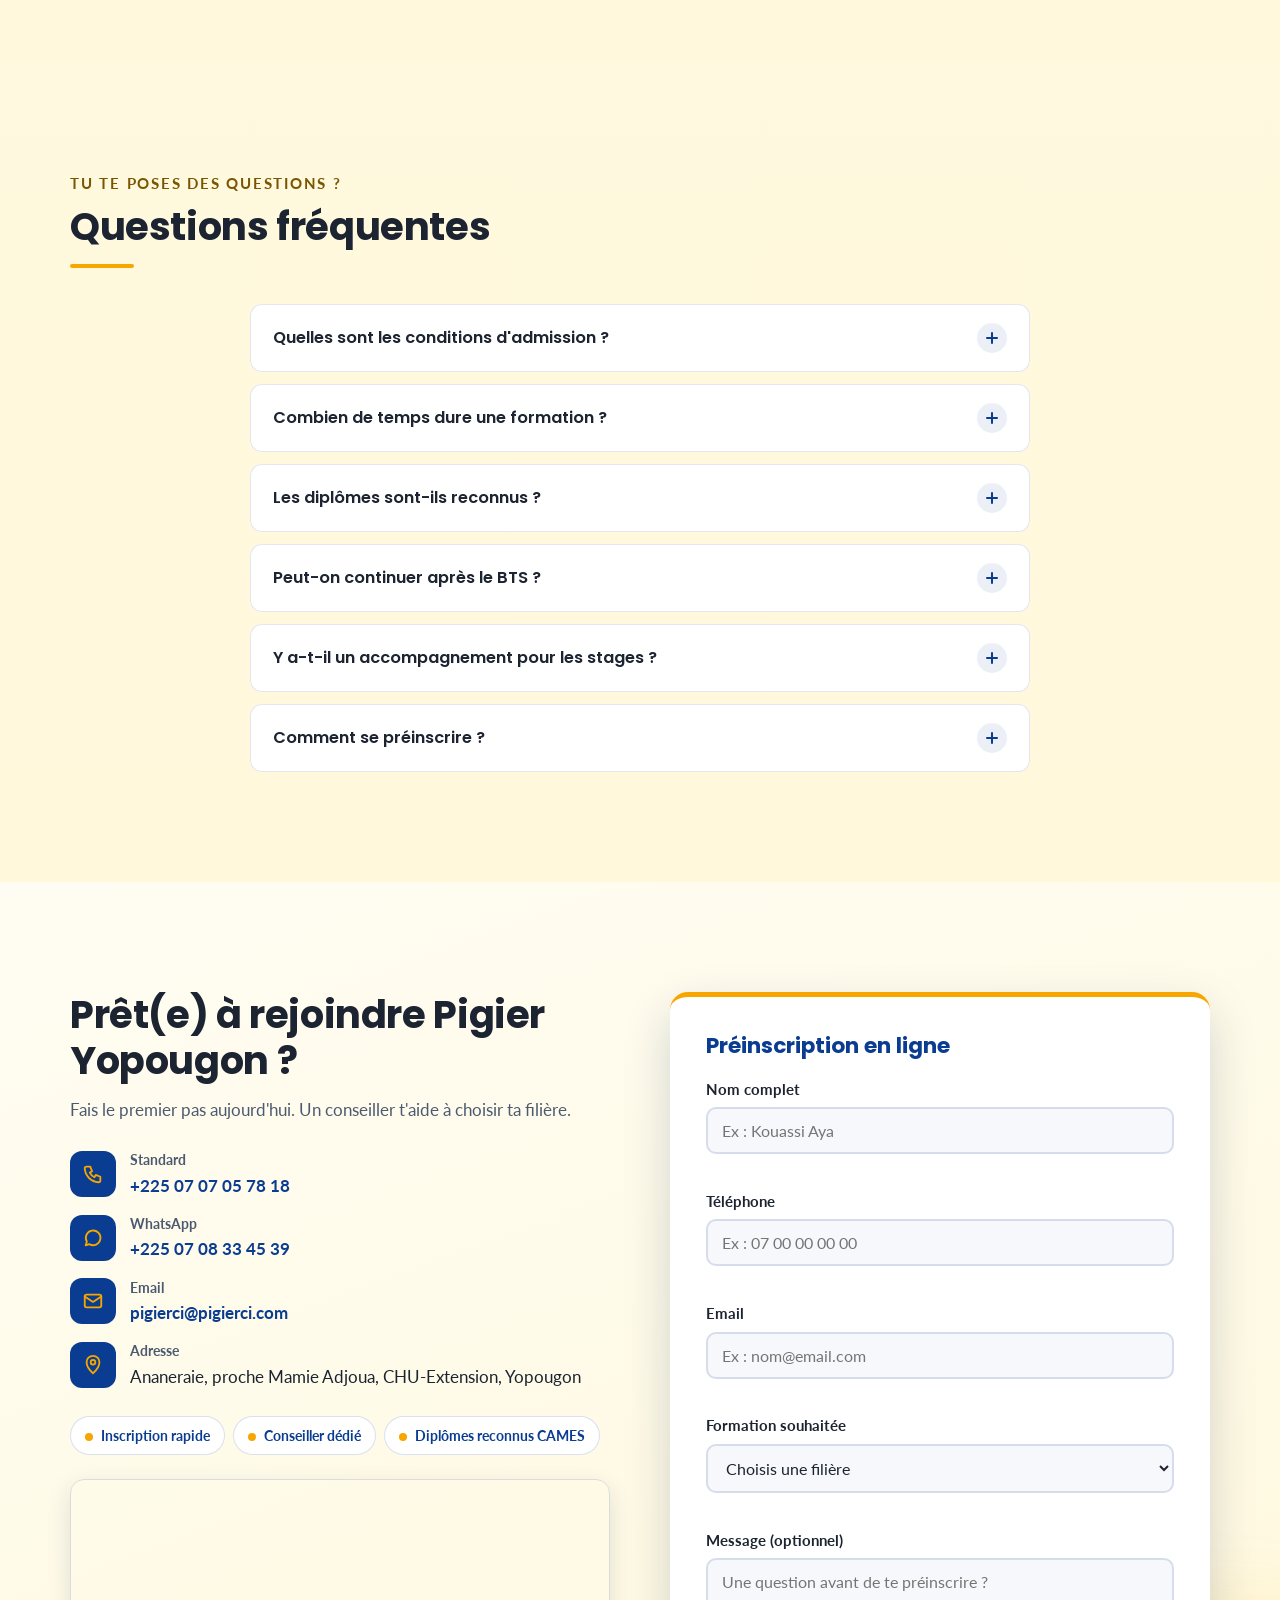
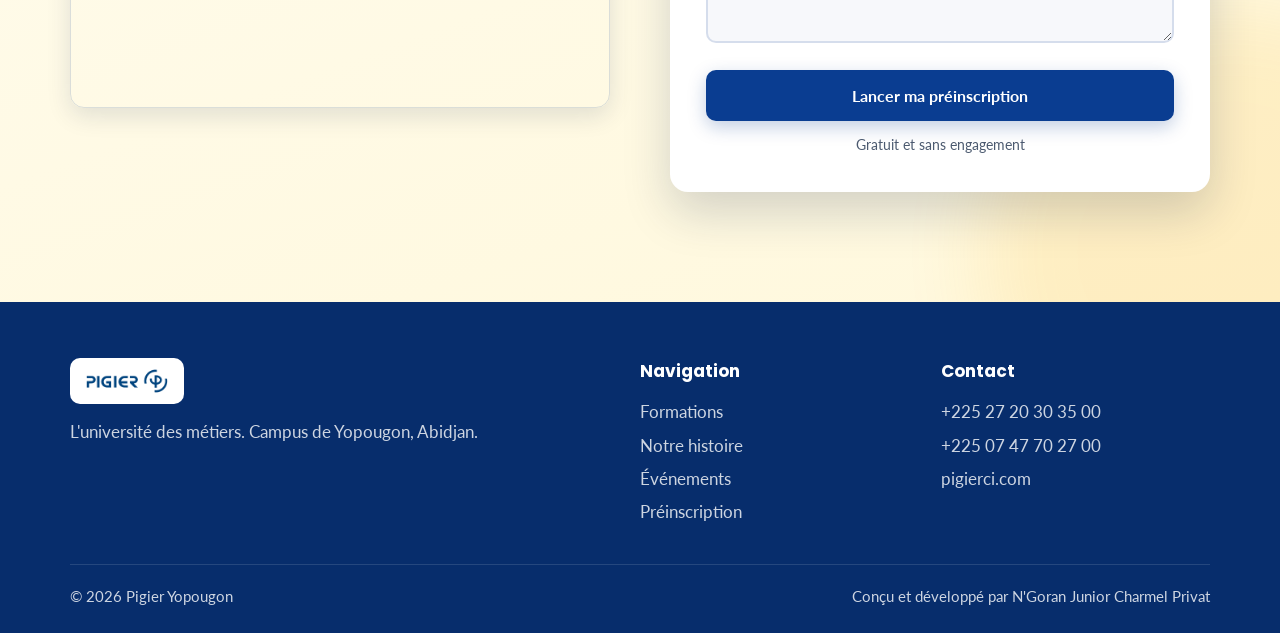
==== commit fd3dc67e: "Add files via upload" ====
--- a/index.html
+++ b/index.html
@@ -1,549 +1,591 @@
-﻿<!doctype html>
+<!doctype html>
 <html lang="fr">
   <head>
     <meta charset="UTF-8" />
     <meta name="viewport" content="width=device-width, initial-scale=1.0" />
-    <meta name="description" content="Pigier Yopougon : formations orientées métier (BTS, Licence), encadrement sérieux et insertion professionnelle à Abidjan." />
-    <title>Pigier Connect | Pigier Yopougon — Formations et Inscription</title>
-    <!-- Petite icone affichee dans l'onglet du navigateur -->
+    <meta name="description" content="Pigier Yopougon : BTS, Licences et Masters professionnels reconnus par le CAMES. Formations en gestion et en informatique à Abidjan depuis 1956." />
+    <meta name="theme-color" content="#0a3d91" />
+    <meta property="og:title" content="Pigier Yopougon | L'université des métiers" />
+    <meta property="og:description" content="BTS, Licences et Masters professionnels à Yopougon. Préinscription en ligne." />
+    <meta property="og:image" content="images/poster1.jpg" />
+    <title>Pigier Yopougon | Formations BTS, Licence, Master et préinscription</title>
+
     <link rel="icon" type="image/x-icon" href="favicon.ico" />
     <link rel="apple-touch-icon" href="apple-touch-icon.png" />
-    <!-- Polices Google Fonts : Poppins pour les titres, Lato pour le texte -->
+
+    <!-- Polices : Poppins pour les titres, Lato pour le texte -->
     <link rel="preconnect" href="https://fonts.googleapis.com" />
     <link rel="preconnect" href="https://fonts.gstatic.com" crossorigin />
-    <link
-      href="https://fonts.googleapis.com/css2?family=Lato:wght@400;700&family=Poppins:wght@600;700;800&display=swap"
-      rel="stylesheet"
-    />
-    <link rel="stylesheet" href="./styles.css" />
+    <link href="https://fonts.googleapis.com/css2?family=Lato:wght@400;700&family=Poppins:wght@500;600;700;800&display=swap" rel="stylesheet" />
+    <link rel="stylesheet" href="styles.css" />
+    <!-- Signale que JavaScript est actif : les animations peuvent préparer leurs éléments -->
+    <script>document.documentElement.classList.add("js");</script>
   </head>
 
-  <body>
-    <!-- ============================================================
-       EN-TETE / NAVIGATION
-       Reste fixe en haut de la page (position: sticky, voir CSS)
-       pour qu'on puisse naviguer facilement d'une section a l'autre.
-  ============================================================ -->
-    <header class="site-header">
+  <body class="is-loading">
+    <!-- Ecran de chargement : l'emblème tourne pendant que la page se prépare -->
+    <div class="loader" id="loader" aria-hidden="true">
+      <img class="loader-emblem" src="images/embleme.png" alt="" />
+      <span class="loader-bar"><span></span></span>
+    </div>
+
+    <!-- Barre de progression de lecture (largeur pilotée par script.js) -->
+    <div class="scroll-progress" id="scroll-progress"></div>
+
+    <a class="skip-link" href="#contenu">Aller au contenu</a>
+
+    <!-- ===================== EN-TETE ===================== -->
+    <header class="site-header" id="header">
       <div class="container nav-wrap">
-        <a class="logo" href="#accueil">
-          <img src="logo2.png" alt="Logo de pigier" />
+        <a class="logo" href="#accueil" aria-label="Pigier, retour à l'accueil">
+          <img src="logo2.png" alt="Pigier Côte d'Ivoire" width="156" height="52" />
         </a>
-        <!-- Les liens du menu pointent vers les id des sections plus bas dans la page -->
-        <nav class="nav" aria-label="Navigation principale">
+
+        <nav class="nav" id="nav" aria-label="Navigation principale">
           <a href="#formations">Formations</a>
-          <a href="#eleves">Meilleurs élèves</a>
+          <a href="#histoire">Notre histoire</a>
+          <a href="#eleves">Élèves</a>
           <a href="#evenements">Événements</a>
-          <a href="#resultats">Résultats</a>
           <a href="#faq">FAQ</a>
           <a href="#contact">Contact</a>
+          <!-- Trait jaune qui glisse sous le lien actif -->
+          <span class="nav-indicator" aria-hidden="true"></span>
         </nav>
-        <a class="btn btn-primary btn-preinscription" href="#contact">Préinscription</a>
-        <!-- Bouton menu burger, visible seulement sur mobile (voir CSS) -->
-        <button class="burger" id="burger-btn" aria-label="Ouvrir le menu">
+
+        <a class="btn btn-primary btn-preinscription magnetic" href="#contact">Préinscription</a>
+
+        <button class="burger" id="burger-btn" type="button" aria-label="Ouvrir le menu" aria-expanded="false" aria-controls="nav">
           <span></span><span></span><span></span>
         </button>
       </div>
     </header>
 
     <main id="accueil">
-      <!-- ============================================================
-         SECTION HERO (bandeau d'accueil)
-         Texte de presentation a gauche, video de presentation a droite.
-         Utilise Flexbox (.hero-grid dans le CSS) pour mettre les deux
-         blocs cote a cote, et l'un en dessous de l'autre sur mobile.
-    ============================================================ -->
-      <section class="hero section">
+      <!-- ===================== HERO ===================== -->
+      <section class="hero" id="contenu">
+        <!-- Formes décoratives qui bougent doucement en arrière-plan -->
+        <div class="hero-bg" aria-hidden="true">
+          <span class="blob blob-blue" data-parallax="0.15"></span>
+          <span class="blob blob-yellow" data-parallax="-0.1"></span>
+          <img class="hero-emblem" src="images/embleme.png" alt="" data-parallax="0.25" />
+        </div>
+
         <div class="container hero-grid">
-          <div>
-            <a class="hero-email" href="#contact">pigierci@pigierci.com</a>
-            <p class="badge">Universite des metiers</p>
-            <h1>Ton avenir professionnel commence a Pigier Yopougon</h1>
-            <p class="lead">
-              Des formations orientees metier, un encadrement serieux et des
-              resultats concrets pour t'aider a reussir tes etudes et ton
-              insertion professionnelle.
+          <div class="hero-text">
+            <a class="hero-email" href="mailto:pigierci@pigierci.com" data-reveal="up">pigierci@pigierci.com</a>
+            <p class="badge" data-reveal="up">Université des métiers · Campus Yopougon</p>
+
+            <!-- Chaque mot est découpé par script.js pour monter l'un après l'autre -->
+            <h1 class="split-title">Ton avenir professionnel commence à <span class="highlight">Pigier Yopougon</span></h1>
+
+            <p class="lead" data-reveal="up">
+              BTS, Licences et Masters professionnels reconnus par le CAMES.
+              Une école tournée vers l'entreprise depuis 1956.
             </p>
 
-            <div class="actions">
-              <a class="btn btn-primary" href="#formations"
-                >Voir les formations</a
-              >
-              <a class="btn btn-ghost" href="#contact">Je me preinscris</a>
-            </div>
-          </div>
-
-          <!-- Video de presentation de l'ecole -->
-          <div
-            class="media-card"
-            aria-label="Presentation video de Pigier Yopougon"
-          >
-            <video controls preload="metadata">
-              <source src="video/video1.mp4" type="video/mp4" />
-              Votre navigateur ne prend pas en charge la lecture video HTML5.
-            </video>
-          </div>
-        </div>
-      </section>
-
-      <!-- ============================================================
-         SECTION "POURQUOI CHOISIR PIGIER"
-         4 cartes cote a cote (cards-4 en CSS = display: flex + wrap,
-         pour qu'elles passent a la ligne automatiquement sur petit ecran)
-    ============================================================ -->
-      <section class="section alt">
-        <div class="container">
-          <h2>Pourquoi choisir Pigier Yopougon ?</h2>
-          <div class="cards-4">
-            <article class="card">
-              <h3>Formations professionnalisantes</h3>
-              <p>
-                Des programmes concus selon les besoins reels des entreprises.
-              </p>
-            </article>
-            <article class="card">
-              <h3>Encadrement de proximite</h3>
-              <p>Un suivi personnalise pour accompagner chaque etudiant.</p>
-            </article>
-            <article class="card">
-              <h3>Experience pratique</h3>
-              <p>
-                Projets, stages, ateliers et activites pour apprendre en
-                faisant.
-              </p>
-            </article>
-            <article class="card">
-              <h3>Insertion facilitee</h3>
-              <p>
-                Un meilleur pont entre les etudes et le monde professionnel.
-              </p>
-            </article>
-          </div>
-        </div>
-      </section>
-
-      <!-- ============================================================
-         SECTION FORMATIONS
-         Meme principe de cartes que la section precedente, mais avec
-         7 filieres cette fois. Le id="formations" permet au menu du
-         haut de scroller directement ici.
-    ============================================================ -->
-      <section id="formations" class="section">
-        <div class="container">
-          <h2>Nos meilleures formations</h2>
-          <p class="section-intro">
-            Decouvre nos filieres les plus demandees a Pigier Yopougon.
-          </p>
-
-          <!-- Champ de recherche : filtre les cartes ci-dessous via script.js -->
-          <input
-            type="text"
-            id="formation-search"
-            class="search-input"
-            placeholder="Rechercher une formation (ex : marketing, informatique...)"
-          />
-
-          <div class="cards-4" id="formations-grid">
-            <article class="card" data-title="Tourisme et Hotellerie">
-              <h3>Tourisme et Hotellerie</h3>
-              <p>
-                Formation orientee vers l'accueil, la gestion hoteliere et les
-                metiers du tourisme.
-              </p>
-            </article>
-            <article class="card" data-title="Gestion Commerciale">
+            <div class="actions" data-reveal="up">
+              <a class="btn btn-primary btn-lg magnetic" href="#formations">Voir les formations</a>
+              <a class="btn btn-ghost btn-lg magnetic" href="#contact">Je me préinscris</a>
+            </div>
+
+            <ul class="hero-proof" data-reveal="up">
+              <li><strong>1956</strong> en Côte d'Ivoire</li>
+              <li><strong>3 000+</strong> étudiants</li>
+              <li><strong>CAMES</strong> diplômes reconnus</li>
+            </ul>
+          </div>
+
+          <!-- Vidéo du campus dans un cadre façon téléphone -->
+          <div class="hero-media" data-reveal="scale">
+            <div class="phone tilt">
+              <video class="hero-video" autoplay muted loop playsinline preload="metadata" poster="images/poster1.jpg" aria-label="Façade du campus Pigier Yopougon">
+                <source src="video/video1.mp4" type="video/mp4" />
+              </video>
+              <button class="sound-toggle" type="button" aria-pressed="false" aria-label="Activer le son">
+                <svg viewBox="0 0 24 24" aria-hidden="true"><path d="M4 9v6h4l5 4V5L8 9H4z"/><path class="sound-off" d="M16 9l5 6M21 9l-5 6"/><path class="sound-on" d="M16 8.5a5 5 0 0 1 0 7M18.5 6a8.5 8.5 0 0 1 0 12"/></svg>
+              </button>
+            </div>
+            <span class="float-chip chip-1">Campus Yopougon</span>
+            <span class="float-chip chip-2"><strong>70%+</strong> de réussite au BTS</span>
+          </div>
+        </div>
+
+        <a class="scroll-hint" href="#atouts" aria-label="Descendre vers la suite"><span></span></a>
+      </section>
+
+      <!-- ===================== BANDEAU DEFILANT ===================== -->
+      <div class="marquee" aria-hidden="true">
+        <div class="marquee-track">
+          <span>Finance Comptabilité</span><span>Gestion Commerciale</span><span>Informatique Développeur d'Application</span><span>Ressources Humaines et Communication</span><span>Assistanat de Direction</span><span>Tourisme et Hôtellerie</span><span>Marketing</span><span>Audit et Contrôle de Gestion</span><span>Réseaux Génie Logiciel</span><span>QHSE</span>
+        </div>
+      </div>
+
+      <!-- ===================== ATOUTS ===================== -->
+      <section class="section alt" id="atouts">
+        <div class="container">
+          <p class="eyebrow" data-reveal="up">Pourquoi Pigier</p>
+          <h2 class="section-title" data-reveal="up">Une école pensée pour l'emploi</h2>
+
+          <div class="cards-4" data-stagger>
+            <article class="card spotlight" data-reveal="up">
+              <span class="card-icon"><svg viewBox="0 0 24 24"><path d="M12 3l9 4.5-9 4.5-9-4.5L12 3z"/><path d="M6 10v5c0 1.7 2.7 3 6 3s6-1.3 6-3v-5"/></svg></span>
+              <h3>Diplômes reconnus</h3>
+              <p>Accrédités par le Ministère de l'Enseignement Supérieur et par le CAMES.</p>
+            </article>
+            <article class="card spotlight" data-reveal="up">
+              <span class="card-icon"><svg viewBox="0 0 24 24"><rect x="3" y="4" width="18" height="13" rx="2"/><path d="M8 21h8M12 17v4"/></svg></span>
+              <h3>Certification Microsoft</h3>
+              <p>Excel MOS dès la première année de Licence, dans un centre agréé.</p>
+            </article>
+            <article class="card spotlight" data-reveal="up">
+              <span class="card-icon"><svg viewBox="0 0 24 24"><rect x="3" y="7" width="18" height="13" rx="2"/><path d="M9 7V5a2 2 0 0 1 2-2h2a2 2 0 0 1 2 2v2M3 13h18"/></svg></span>
+              <h3>Cabinet de placement</h3>
+              <p>Un service dédié aux stages, à l'emploi et au suivi des diplômés.</p>
+            </article>
+            <article class="card spotlight" data-reveal="up">
+              <span class="card-icon"><svg viewBox="0 0 24 24"><circle cx="12" cy="12" r="9"/><path d="M12 7v5l3 2"/></svg></span>
+              <h3>Jour, soir ou à distance</h3>
+              <p>Formation initiale, continue ou à distance, selon ton rythme.</p>
+            </article>
+          </div>
+        </div>
+      </section>
+
+      <!-- ===================== CHIFFRES ===================== -->
+      <section class="section stats-section" id="resultats">
+        <div class="container">
+          <div class="stats" data-stagger>
+            <article class="stat-card" data-reveal="up">
+              <p class="stat-number" data-count="1956" data-format="plain">1956</p>
+              <p class="stat-label">Année d'implantation en Côte d'Ivoire</p>
+            </article>
+            <article class="stat-card" data-reveal="up">
+              <p class="stat-number" data-count="3000" data-suffix="+">3 000+</p>
+              <p class="stat-label">Étudiants accompagnés</p>
+            </article>
+            <article class="stat-card" data-reveal="up">
+              <p class="stat-number" data-count="70" data-suffix="%+">70%+</p>
+              <p class="stat-label">De réussite à l'examen national du BTS</p>
+            </article>
+            <article class="stat-card" data-reveal="up">
+              <p class="stat-number" data-count="21">21</p>
+              <p class="stat-label">Diplômes : 6 BTS, 9 Licences, 6 Masters</p>
+            </article>
+          </div>
+        </div>
+      </section>
+
+      <!-- ===================== FORMATIONS ===================== -->
+      <section class="section" id="formations">
+        <div class="container">
+          <p class="eyebrow" data-reveal="up">Catalogue</p>
+          <h2 class="section-title" data-reveal="up">Nos formations</h2>
+          <p class="section-intro" data-reveal="up">Du BTS au Bac+5, choisis ton niveau puis ta filière.</p>
+
+          <!-- Filtres par niveau + recherche (gérés dans script.js) -->
+          <div class="catalog-tools" data-reveal="up">
+            <div class="chips" role="group" aria-label="Filtrer par niveau">
+              <button class="chip is-active" type="button" data-filter="all" aria-pressed="true">Tout <span class="chip-count"></span></button>
+              <button class="chip" type="button" data-filter="bts" aria-pressed="false">BTS <span class="chip-count"></span></button>
+              <button class="chip" type="button" data-filter="licence" aria-pressed="false">Licence <span class="chip-count"></span></button>
+              <button class="chip" type="button" data-filter="master" aria-pressed="false">Master <span class="chip-count"></span></button>
+            </div>
+            <label class="search">
+              <span class="sr-only">Rechercher une formation</span>
+              <svg viewBox="0 0 24 24" aria-hidden="true"><circle cx="11" cy="11" r="7"/><path d="M20 20l-3.5-3.5"/></svg>
+              <input type="search" id="formation-search" placeholder="Marketing, informatique, finance..." autocomplete="off" />
+            </label>
+          </div>
+
+          <div class="formations-grid" id="formations-grid">
+            <!-- BTS : 2 ans après le Bac -->
+            <article class="formation spotlight" data-level="bts">
+              <span class="level">BTS · 2 ans</span>
+              <h3>Finance Comptabilité et Gestion d'Entreprise</h3>
+              <p>Comptabilité, fiscalité, analyse financière et gestion de l'entreprise.</p>
+            </article>
+            <article class="formation spotlight" data-level="bts">
+              <span class="level">BTS · 2 ans</span>
               <h3>Gestion Commerciale</h3>
-              <p>
-                Developpe les competences en vente, relation client et strategie
-                commerciale.
-              </p>
-            </article>
-            <article class="card" data-title="Assistanat de Direction">
+              <p>Vente, négociation, relation client et stratégie commerciale.</p>
+            </article>
+            <article class="formation spotlight" data-level="bts">
+              <span class="level">BTS · 2 ans</span>
+              <h3>Informatique Développeur d'Application</h3>
+              <p>Algorithmique, développement web et mobile, bases de données.</p>
+            </article>
+            <article class="formation spotlight" data-level="bts">
+              <span class="level">BTS · 2 ans</span>
+              <h3>Ressources Humaines et Communication</h3>
+              <p>Gestion du personnel, paie, communication interne et externe.</p>
+            </article>
+            <article class="formation spotlight" data-level="bts">
+              <span class="level">BTS · 2 ans</span>
               <h3>Assistanat de Direction</h3>
-              <p>
-                Preparation aux fonctions d'organisation, de suivi administratif
-                et d'appui managerial.
-              </p>
-            </article>
-            <article class="card" data-title="Informatique Developpeur d'Application">
-              <h3>Informatique Developpeur d'Application</h3>
-              <p>
-                Conception d'applications, bases du developpement web et outils
-                numeriques.
-              </p>
-            </article>
-            <article class="card" data-title="Ressources Humaines et Communication">
-              <h3>Ressources Humaines et Communication</h3>
-              <p>
-                Gestion du personnel, communication interne et pratiques RH
-                adaptees aux entreprises.
-              </p>
-            </article>
-            <article class="card" data-title="Finance Comptabilite et Gestion d'Entreprise">
-              <h3>Finance Comptabilite et Gestion d'Entreprise</h3>
-              <p>
-                Comptabilite, analyse financiere et pilotage des activites de
-                l'entreprise.
-              </p>
-            </article>
-            <article class="card" data-title="Marketing">
+              <p>Organisation, suivi administratif et appui au management.</p>
+            </article>
+            <article class="formation spotlight" data-level="bts">
+              <span class="level">BTS · 2 ans</span>
+              <h3>Tourisme et Hôtellerie</h3>
+              <p>Accueil, gestion hôtelière et métiers du tourisme.</p>
+            </article>
+
+            <!-- Licences professionnelles : 3 ans, 180 crédits LMD -->
+            <article class="formation spotlight" data-level="licence">
+              <span class="level">Licence pro · 3 ans</span>
+              <h3>Audit et Contrôle de Gestion</h3>
+              <p>Contrôle interne, tableaux de bord et pilotage de la performance.</p>
+            </article>
+            <article class="formation spotlight" data-level="licence">
+              <span class="level">Licence pro · 3 ans</span>
+              <h3>Comptabilité Finance</h3>
+              <p>Comptabilité approfondie, finance d'entreprise et fiscalité.</p>
+            </article>
+            <article class="formation spotlight" data-level="licence">
+              <span class="level">Licence pro · 3 ans</span>
+              <h3>Réseaux Génie Logiciel</h3>
+              <p>Développement logiciel, administration réseau et systèmes.</p>
+            </article>
+            <article class="formation spotlight" data-level="licence">
+              <span class="level">Licence pro · 3 ans</span>
+              <h3>Assistanat de Direction</h3>
+              <p>Gestion de projets, communication professionnelle et organisation.</p>
+            </article>
+            <article class="formation spotlight" data-level="licence">
+              <span class="level">Licence pro · 3 ans</span>
+              <h3>Communication et Développement des Marques</h3>
+              <p>Stratégie de marque, communication digitale et événementielle.</p>
+            </article>
+            <article class="formation spotlight" data-level="licence">
+              <span class="level">Licence pro · 3 ans</span>
+              <h3>Gestion des Entreprises</h3>
+              <p>Management, gestion financière et développement des PME.</p>
+            </article>
+            <article class="formation spotlight" data-level="licence">
+              <span class="level">Licence pro · 3 ans</span>
               <h3>Marketing</h3>
-              <p>
-                Etude de marche, strategie de communication et promotion des
-                offres.
-              </p>
-            </article>
-          </div>
-
-          <!-- Message affiché quand la recherche ne donne aucun résultat -->
-          <p id="no-results" class="no-results" style="display: none;">
-            Aucune formation ne correspond à ta recherche.
-          </p>
-        </div>
-      </section>
-
-      <!-- ============================================================
-         SECTION MEILLEURS ELEVES
-         3 temoignages presentes comme des cartes (cards-3 = memes
-         cartes que cards-4, juste une taille flex differente en CSS
-         pour qu'il y en ait 3 par ligne au lieu de 4)
-    ============================================================ -->
-      <section id="eleves" class="section alt">
-        <div class="container">
-          <h2>Nos meilleurs eleves</h2>
-          <div class="cards-3">
-            <article class="card profile">
-              <h3>Minycan K. - Major en IDA</h3>
-              <p>
-                "Pigier m'a aidee a prendre confiance et a viser l'excellence."
-              </p>
-            </article>
-            <article class="card profile">
-              <h3>Koffi M. - Distinction en Marketing</h3>
-              <p>
-                "Les projets pratiques m'ont prepare a la realite du terrain."
-              </p>
-            </article>
-            <article class="card profile">
-              <h3>Junior N. - Meilleure progression RH</h3>
-              <p>"Le suivi des enseignants a fait toute la difference."</p>
-            </article>
-          </div>
-        </div>
-      </section>
-
-      <!-- ============================================================
-         SECTION EVENEMENTS
-         D'abord 3 cartes de description, puis en dessous les videos
-         correspondantes dans des cartes separees (.event-videos).
-         Les videos sont en "muted" + "data-hover-play" pour un futur
-         effet de lecture au survol en JavaScript (pas encore fait ici).
-    ============================================================ -->
-      <section id="evenements" class="section">
-        <div class="container">
-          <h2>Meilleurs evenements</h2>
-          <div class="cards-3">
-            <article class="card">
-              <h3>Journee Portes Ouvertes</h3>
-              <p>
-                Decouverte des filieres, rencontres avec l'equipe et visite du
-                campus.
-              </p>
-            </article>
-            <article class="card">
-              <h3>Participation a une Emission Televisee</h3>
-              <p>
-                Intervention des clubs Communication, Entrepreneuriat et
-                Informatique pour presenter leurs projets et leurs talents.
-              </p>
-            </article>
-            <article class="card">
-              <h3>Journee de l'Orientation Bachelier</h3>
-              <p>
-                Accompagnement des nouveaux bacheliers pour choisir la bonne
-                filiere et preparer leur admission.
-              </p>
-            </article>
-          </div>
-
-          <!--
-          VIDEOS DES EVENEMENTS:
-          - Place tes videos dans le dossier du projet.
-        -->
-          <div class="event-videos">
-            <article class="video-card">
-              <h3>Video - Journee Portes Ouvertes</h3>
-              <video controls preload="metadata" muted data-hover-play>
-                <source src="video/video2.mp4" type="video/mp4" />
-                Votre navigateur ne prend pas en charge la lecture video HTML5.
-              </video>
-            </article>
-
-            <article class="video-card">
-              <h3>Video - Emission Televisee des Clubs</h3>
-              <video controls preload="metadata" muted data-hover-play>
-                <source src="video/video4.mp4" type="video/mp4" />
-                Votre navigateur ne prend pas en charge la lecture video HTML5.
-              </video>
-            </article>
-
-            <article class="video-card">
-              <h3>Video - Journee de l'Orientation Bachelier</h3>
-              <video controls preload="metadata" muted data-hover-play>
-                <source src="video/video3.mp4" type="video/mp4" />
-                Votre navigateur ne prend pas en charge la lecture video HTML5.
-              </video>
-            </article>
-          </div>
-        </div>
-      </section>
-
-      <!-- ============================================================
-         SECTION RESULTATS
-         4 chiffres cles mis en avant. Le fond bleu fonce (.stat-card)
-         est defini en CSS pour bien faire ressortir les chiffres.
-    ============================================================ -->
-      <section id="resultats" class="section alt">
-        <div class="container">
-          <h2>Des resultats concrets</h2>
-          <div class="stats">
-            <article class="stat-card">
-              <p class="stat-number">92%</p>
-              <p class="stat-label">Taux de reussite</p>
-            </article>
-            <article class="stat-card">
-              <p class="stat-number">87%</p>
-              <p class="stat-label">Insertion professionnelle</p>
-            </article>
-            <article class="stat-card">
-              <p class="stat-number">1200+</p>
-              <p class="stat-label">Diplomes accompagnes</p>
-            </article>
-            <article class="stat-card">
-              <p class="stat-number">35+</p>
-              <p class="stat-label">Partenaires</p>
-            </article>
-          </div>
-          <!--
-          IMPORTANT:
-          Remplace ces chiffres par les vraies statistiques de Pigier Yopougon.
-        --></div>
-      </section>
-
-      <!-- ============================================================
-         SECTION FAQ
-         Chaque question est un bouton : cliquer dessus affiche ou
-         cache la reponse juste en dessous (voir script.js).
-    ============================================================ -->
-      <section id="faq" class="section alt">
-        <div class="container">
-          <h2>Questions frequentes</h2>
-
-          <div class="faq-list">
-            <div class="faq-item">
-              <button class="faq-question">
-                Quelles sont les conditions d'admission ?
-                <span class="faq-icon">+</span>
+              <p>Étude de marché, marketing digital et promotion des offres.</p>
+            </article>
+            <article class="formation spotlight" data-level="licence">
+              <span class="level">Licence pro · 3 ans</span>
+              <h3>QHSE</h3>
+              <p>Qualité, Hygiène, Sécurité et Environnement en entreprise.</p>
+            </article>
+            <article class="formation spotlight" data-level="licence">
+              <span class="level">Licence pro · 3 ans</span>
+              <h3>Gestion des Ressources Humaines</h3>
+              <p>Recrutement, formation, droit social et gestion des carrières.</p>
+            </article>
+
+            <!-- Masters professionnels : Bac+5 -->
+            <article class="formation spotlight" data-level="master">
+              <span class="level">Master pro · Bac+5</span>
+              <h3>Administration des Entreprises</h3>
+              <p>Direction générale, stratégie et management des organisations.</p>
+            </article>
+            <article class="formation spotlight" data-level="master">
+              <span class="level">Master pro · Bac+5</span>
+              <h3>Audit et Contrôle de Gestion</h3>
+              <p>Audit financier, gestion des risques et contrôle de gestion avancé.</p>
+            </article>
+            <article class="formation spotlight" data-level="master">
+              <span class="level">Master pro · Bac+5</span>
+              <h3>Finance Comptabilité</h3>
+              <p>Finance de marché, consolidation et expertise comptable.</p>
+            </article>
+            <article class="formation spotlight" data-level="master">
+              <span class="level">Master pro · Bac+5</span>
+              <h3>Fiscalité et Droit des Affaires</h3>
+              <p>Fiscalité des entreprises, droit OHADA et conseil juridique.</p>
+            </article>
+            <article class="formation spotlight" data-level="master">
+              <span class="level">Master pro · Bac+5</span>
+              <h3>Marketing</h3>
+              <p>Direction marketing, stratégie digitale et gestion de marque.</p>
+            </article>
+            <article class="formation spotlight" data-level="master">
+              <span class="level">Master pro · Bac+5</span>
+              <h3>Génie Informatique</h3>
+              <p>Architecture logicielle, systèmes d'information et gestion de projets IT.</p>
+            </article>
+          </div>
+
+          <p id="no-results" class="no-results" hidden>Aucune formation ne correspond à ta recherche.</p>
+        </div>
+      </section>
+
+      <!-- ===================== HISTOIRE (frise) ===================== -->
+      <section class="section alt" id="histoire">
+        <div class="container">
+          <p class="eyebrow" data-reveal="up">Depuis 1956</p>
+          <h2 class="section-title" data-reveal="up">Notre histoire</h2>
+
+          <!-- La ligne bleue se remplit au fil du défilement -->
+          <ol class="timeline" id="timeline">
+            <li class="timeline-line" aria-hidden="true"><span></span></li>
+            <li class="step" data-reveal="left"><span class="year">1956</span><p>Les Cours Pigier s'installent à Abidjan.</p></li>
+            <li class="step" data-reveal="right"><span class="year">1970</span><p>Préparation aux Baccalauréats technologiques.</p></li>
+            <li class="step" data-reveal="left"><span class="year">1987</span><p>Lancement des premiers BTS.</p></li>
+            <li class="step" data-reveal="right"><span class="year">1994</span><p>Ouverture des formations Bac+3 et Bac+5.</p></li>
+            <li class="step" data-reveal="left"><span class="year">2017</span><p>Lancement de la plateforme de formation à distance.</p></li>
+            <li class="step" data-reveal="right"><span class="year">2023</span><p>Ouverture du campus de Yopougon.</p></li>
+          </ol>
+        </div>
+      </section>
+
+      <!-- ===================== ELEVES ===================== -->
+      <section class="section" id="eleves">
+        <div class="container">
+          <p class="eyebrow" data-reveal="up">Ils réussissent</p>
+          <h2 class="section-title" data-reveal="up">Nos meilleurs élèves</h2>
+
+          <div class="cards-3" data-stagger>
+            <article class="card testimonial spotlight" data-reveal="up">
+              <svg class="quote" viewBox="0 0 32 24" aria-hidden="true"><path d="M0 24V14C0 6 4 1 12 0l1 4c-4 1-6 4-6 8h5v12H0zm19 0V14c0-8 4-13 12-14l1 4c-4 1-6 4-6 8h5v12H19z"/></svg>
+              <p>Pigier m'a aidée à prendre confiance et à viser l'excellence.</p>
+              <footer><span class="avatar">MK</span><span><strong>Minycan K.</strong><small>Major en IDA</small></span></footer>
+            </article>
+            <article class="card testimonial spotlight" data-reveal="up">
+              <svg class="quote" viewBox="0 0 32 24" aria-hidden="true"><path d="M0 24V14C0 6 4 1 12 0l1 4c-4 1-6 4-6 8h5v12H0zm19 0V14c0-8 4-13 12-14l1 4c-4 1-6 4-6 8h5v12H19z"/></svg>
+              <p>Les projets pratiques m'ont préparé à la réalité du terrain.</p>
+              <footer><span class="avatar">KM</span><span><strong>Koffi M.</strong><small>Distinction en Marketing</small></span></footer>
+            </article>
+            <article class="card testimonial spotlight" data-reveal="up">
+              <svg class="quote" viewBox="0 0 32 24" aria-hidden="true"><path d="M0 24V14C0 6 4 1 12 0l1 4c-4 1-6 4-6 8h5v12H0zm19 0V14c0-8 4-13 12-14l1 4c-4 1-6 4-6 8h5v12H19z"/></svg>
+              <p>Le suivi des enseignants a fait toute la différence.</p>
+              <footer><span class="avatar">JN</span><span><strong>Junior N.</strong><small>Meilleure progression RH</small></span></footer>
+            </article>
+          </div>
+        </div>
+      </section>
+
+      <!-- ===================== EVENEMENTS ===================== -->
+      <section class="section alt" id="evenements">
+        <div class="container">
+          <p class="eyebrow" data-reveal="up">Vie du campus</p>
+          <h2 class="section-title" data-reveal="up">Nos événements</h2>
+          <p class="section-intro" data-reveal="up">Survole une vidéo pour l'aperçu, clique pour la regarder avec le son.</p>
+
+          <!-- Une carte = un événement + sa vidéo. data-src sert à la fenêtre vidéo -->
+          <div class="event-videos" data-stagger>
+            <article class="video-card" data-reveal="up">
+              <button class="video-thumb" type="button" data-src="video/video2.mp4" data-title="Journée Portes Ouvertes" aria-label="Regarder la vidéo Journée Portes Ouvertes">
+                <video muted loop playsinline preload="none" poster="images/poster2.jpg"><source src="video/video2.mp4" type="video/mp4" /></video>
+                <span class="play"><svg viewBox="0 0 24 24" aria-hidden="true"><path d="M8 5v14l11-7z"/></svg></span>
               </button>
-              <div class="faq-answer">
-                <p>
-                  L'admission se fait sur dossier (niveau Bac ou equivalent
-                  selon la filiere) et un entretien de motivation avec l'equipe
-                  pedagogique.
-                </p>
-              </div>
-            </div>
-
-            <div class="faq-item">
-              <button class="faq-question">
-                Combien de temps dure une formation ?
-                <span class="faq-icon">+</span>
+              <div class="video-body">
+                <span class="tag">Admissions</span>
+                <h3>Journée Portes Ouvertes</h3>
+                <p>Découverte des filières, rencontre avec l'équipe et visite du campus.</p>
+              </div>
+            </article>
+
+            <article class="video-card" data-reveal="up">
+              <button class="video-thumb" type="button" data-src="video/video4.mp4" data-title="Émission télévisée des clubs" aria-label="Regarder la vidéo Émission télévisée des clubs">
+                <video muted loop playsinline preload="none" poster="images/poster4.jpg"><source src="video/video4.mp4" type="video/mp4" /></video>
+                <span class="play"><svg viewBox="0 0 24 24" aria-hidden="true"><path d="M8 5v14l11-7z"/></svg></span>
               </button>
-              <div class="faq-answer">
-                <p>
-                  Cela depend de la filiere et du diplome vise (BTS, Licence) :
-                  compte generalement entre 2 et 3 ans.
-                </p>
-              </div>
-            </div>
-
-            <div class="faq-item">
-              <button class="faq-question">
-                Y a-t-il un accompagnement pour trouver un stage ?
-                <span class="faq-icon">+</span>
+              <div class="video-body">
+                <span class="tag">Clubs</span>
+                <h3>Émission télévisée</h3>
+                <p>Les clubs Communication, Entrepreneuriat et Informatique présentent leurs projets.</p>
+              </div>
+            </article>
+
+            <article class="video-card" data-reveal="up">
+              <button class="video-thumb" type="button" data-src="video/video3.mp4" data-title="Journée de l'Orientation Bachelier" aria-label="Regarder la vidéo Journée de l'Orientation Bachelier">
+                <video muted loop playsinline preload="none" poster="images/poster3.jpg"><source src="video/video3.mp4" type="video/mp4" /></video>
+                <span class="play"><svg viewBox="0 0 24 24" aria-hidden="true"><path d="M8 5v14l11-7z"/></svg></span>
               </button>
-              <div class="faq-answer">
-                <p>
-                  Oui, l'ecole accompagne les etudiants dans leur recherche de
-                  stage grace a son reseau de partenaires entreprises.
-                </p>
-              </div>
-            </div>
-
-            <div class="faq-item">
-              <button class="faq-question">
-                Comment se preinscrire ?
-                <span class="faq-icon">+</span>
-              </button>
-              <div class="faq-answer">
-                <p>
-                  En remplissant le formulaire en bas de cette page, ou en
-                  contactant directement l'ecole par telephone ou WhatsApp.
-                </p>
-              </div>
-            </div>
-          </div>
-        </div>
-      </section>
-
-      <!-- ============================================================
-         SECTION CONTACT / APPEL A L'ACTION FINAL
-         Texte + coordonnees a gauche, formulaire de preinscription a
-         droite (cta-grid, encore du Flexbox pour la mise en page).
-         Le formulaire est uniquement cote HTML : il ne bascule pas
-         encore les donnees quelque part (voir commentaire plus bas).
-    ============================================================ -->
-      <section id="contact" class="section cta">
+              <div class="video-body">
+                <span class="tag">Orientation</span>
+                <h3>Orientation Bachelier</h3>
+                <p>Aider les nouveaux bacheliers à choisir la bonne filière.</p>
+              </div>
+            </article>
+          </div>
+        </div>
+      </section>
+
+      <!-- ===================== FAQ ===================== -->
+      <section class="section" id="faq">
+        <div class="container">
+          <p class="eyebrow" data-reveal="up">Tu te poses des questions ?</p>
+          <h2 class="section-title" data-reveal="up">Questions fréquentes</h2>
+
+          <div class="faq-list" data-stagger>
+            <div class="faq-item" data-reveal="up">
+              <button class="faq-question" type="button">Quelles sont les conditions d'admission ?<span class="faq-icon" aria-hidden="true"></span></button>
+              <div class="faq-answer"><div><p>Le BTS est accessible après le Bac. L'admission se fait sur étude du dossier et entretien de motivation.</p></div></div>
+            </div>
+            <div class="faq-item" data-reveal="up">
+              <button class="faq-question" type="button">Combien de temps dure une formation ?<span class="faq-icon" aria-hidden="true"></span></button>
+              <div class="faq-answer"><div><p>2 ans pour un BTS, 3 ans pour une Licence professionnelle (180 crédits LMD), puis 2 ans pour un Master.</p></div></div>
+            </div>
+            <div class="faq-item" data-reveal="up">
+              <button class="faq-question" type="button">Les diplômes sont-ils reconnus ?<span class="faq-icon" aria-hidden="true"></span></button>
+              <div class="faq-answer"><div><p>Oui. Ils sont accrédités par le Ministère de l'Enseignement Supérieur et de la Recherche Scientifique et par le CAMES.</p></div></div>
+            </div>
+            <div class="faq-item" data-reveal="up">
+              <button class="faq-question" type="button">Peut-on continuer après le BTS ?<span class="faq-icon" aria-hidden="true"></span></button>
+              <div class="faq-answer"><div><p>Oui, en Licence puis en Master, en formation initiale, continue ou à distance.</p></div></div>
+            </div>
+            <div class="faq-item" data-reveal="up">
+              <button class="faq-question" type="button">Y a-t-il un accompagnement pour les stages ?<span class="faq-icon" aria-hidden="true"></span></button>
+              <div class="faq-answer"><div><p>Le cabinet de placement de Pigier aide les étudiants à trouver stages et emplois, et suit les diplômés.</p></div></div>
+            </div>
+            <div class="faq-item" data-reveal="up">
+              <button class="faq-question" type="button">Comment se préinscrire ?<span class="faq-icon" aria-hidden="true"></span></button>
+              <div class="faq-answer"><div><p>Remplis le formulaire en bas de page : ta demande est envoyée sur WhatsApp en un clic. Tu peux aussi appeler le standard.</p></div></div>
+            </div>
+          </div>
+        </div>
+      </section>
+
+      <!-- ===================== CONTACT ===================== -->
+      <section class="section cta" id="contact">
         <div class="container cta-grid">
           <div class="cta-texte">
-            <h2>Prêt(e) à rejoindre Pigier Yopougon ?</h2>
-            <p>
-              Fais le premier pas dès aujourd'hui. Notre équipe peut t'aider à
-              choisir ta filière et lancer ta préinscription.
-            </p>
-
-            <!-- Coordonnees avec petites icones pour aerer et hierarchiser visuellement -->
-            <ul class="contact-infos">
-              <li>
-                <span class="contact-icone">📞</span
-                ><strong>Téléphone :</strong> +225 01 61 50 62 96
+            <h2 data-reveal="up">Prêt(e) à rejoindre Pigier Yopougon ?</h2>
+            <p data-reveal="up">Fais le premier pas aujourd'hui. Un conseiller t'aide à choisir ta filière.</p>
+
+            <ul class="contact-infos" data-stagger>
+              <li data-reveal="left">
+                <span class="contact-icone"><svg viewBox="0 0 24 24"><path d="M5 4h4l2 5-2.5 1.5a11 11 0 0 0 5 5L15 13l5 2v4a2 2 0 0 1-2 2A16 16 0 0 1 3 6a2 2 0 0 1 2-2z"/></svg></span>
+                <span><strong>Standard</strong><a href="tel:+2250707057818">+225 07 07 05 78 18</a></span>
               </li>
-              <li>
-                <span class="contact-icone">💬</span
-                ><strong>WhatsApp :</strong> +225 01 00 29 25 73
+              <li data-reveal="left">
+                <span class="contact-icone"><svg viewBox="0 0 24 24"><path d="M4 20l1.3-4A8 8 0 1 1 8 18.7L4 20z"/></svg></span>
+                <span><strong>WhatsApp</strong><a href="https://wa.me/2250708334539" target="_blank" rel="noopener">+225 07 08 33 45 39</a></span>
               </li>
-              <li>
-                <span class="contact-icone">📍</span
-                ><strong>Adresse :</strong> Yopougon, Abidjan
+              <li data-reveal="left">
+                <span class="contact-icone"><svg viewBox="0 0 24 24"><rect x="3" y="5" width="18" height="14" rx="2"/><path d="M3 7l9 6 9-6"/></svg></span>
+                <span><strong>Email</strong><a href="mailto:pigierci@pigierci.com">pigierci@pigierci.com</a></span>
+              </li>
+              <li data-reveal="left">
+                <span class="contact-icone"><svg viewBox="0 0 24 24"><path d="M12 21s-7-6.2-7-12a7 7 0 0 1 14 0c0 5.8-7 12-7 12z"/><circle cx="12" cy="9" r="2.5"/></svg></span>
+                <span><strong>Adresse</strong>Ananeraie, proche Mamie Adjoua, CHU-Extension, Yopougon</span>
               </li>
             </ul>
 
-            <!-- Badges de confiance : rassurent rapidement sans lire tout le texte -->
-            <div class="badges-confiance">
-              <span class="badge-confiance">✓ Inscription rapide</span>
-              <span class="badge-confiance">✓ Accompagnement personnalisé</span>
-              <span class="badge-confiance">✓ Diplômes homologués</span>
-            </div>
-
-            <!-- Carte Google Maps pour localiser l'ecole -->
-            <!-- Coordonnees exactes de PIGIER Cote d'Ivoire, Antenne Yopougon -->
-            <div class="map-wrapper">
-              <iframe
-                src="https://www.google.com/maps?q=5.3623734,-4.0914334&z=17&output=embed"
-                width="100%"
-                height="220"
-                style="border: 0"
-                allowfullscreen=""
-                loading="lazy"
-                referrerpolicy="no-referrer-when-downgrade"
-                title="Localisation de Pigier Yopougon sur Google Maps"
-              ></iframe>
-            </div>
-          </div>
-
-          <!--
-          Formulaire de preinscription.
-          Sans backend, on ne peut pas encore envoyer un vrai email :
-          le JS (script.js) affiche juste une confirmation a l'ecran.
-          Pour un envoi reel plus tard : service gratuit type Formspree
-          (il suffit de changer l'attribut "action" du formulaire).
-        -->
-          <form id="contact-form" class="contact-form" action="#" method="post">
-            <label for="nom">Nom complet</label>
-            <input
-              id="nom"
-              name="nom"
-              type="text"
-              placeholder="Ex : Kouassi Aya"
-              required
-            />
-
-            <label for="tel">Téléphone</label>
-            <input
-              id="tel"
-              name="telephone"
-              type="tel"
-              placeholder="Ex : +225 01 02 03 04 05"
-              required
-            />
-
-            <label for="email">Email</label>
-            <input
-              id="email"
-              name="email"
-              type="email"
-              placeholder="Ex : nom@email.com"
-              required
-            />
-
-            <label for="formation">Formation souhaitée</label>
-            <select id="formation" name="formation" required>
-              <option value="" selected disabled>Choisis une filière</option>
-              <option value="Tourisme et Hotellerie">
-                Tourisme et Hôtellerie
-              </option>
-              <option value="Gestion Commerciale">Gestion Commerciale</option>
-              <option value="Assistanat de Direction">
-                Assistanat de Direction
-              </option>
-              <option value="Informatique Developpeur d'Application">
-                Informatique Développeur d'Application
-              </option>
-              <option value="Ressources Humaines et Communication">
-                Ressources Humaines et Communication
-              </option>
-              <option value="Finance Comptabilite et Gestion d'Entreprise">
-                Finance Comptabilité et Gestion d'Entreprise
-              </option>
-              <option value="Marketing">Marketing</option>
-            </select>
-
-            <label for="message">Message (optionnel)</label>
-            <textarea
-              id="message"
-              name="message"
-              rows="4"
-              placeholder="Une question avant de te préinscrire ?"
-            ></textarea>
-
-            <button class="btn btn-primary btn-form" type="submit">
-              Lancer ma préinscription
-            </button>
-            <p class="reassurance">
-              Gratuit et sans engagement • Réponse sous 24h
-            </p>
-          </form>
-
-          <!-- Message affiché par le JS une fois le formulaire validé -->
-          <div id="contact-success" class="contact-success" style="display: none;">
-            <p class="badge">Préinscription reçue</p>
-            <h3>Merci <span id="success-nom"></span> !</h3>
-            <p>
-              Ta demande a bien été enregistrée. Notre équipe te contactera
-              sous 24h pour la suite de ton inscription.
-            </p>
+            <div class="badges-confiance" data-reveal="up">
+              <span class="badge-confiance">Inscription rapide</span>
+              <span class="badge-confiance">Conseiller dédié</span>
+              <span class="badge-confiance">Diplômes reconnus CAMES</span>
+            </div>
+
+            <div class="map-wrapper" data-reveal="up">
+              <iframe src="https://www.google.com/maps?q=5.3623734,-4.0914334&z=17&output=embed" width="100%" height="220" style="border: 0" allowfullscreen loading="lazy" referrerpolicy="no-referrer-when-downgrade" title="Localisation de Pigier Yopougon"></iframe>
+            </div>
+          </div>
+
+          <!-- Formulaire : valide les champs puis prépare le message WhatsApp -->
+          <div class="form-zone" data-reveal="right">
+            <form id="contact-form" class="contact-form" novalidate>
+              <h3>Préinscription en ligne</h3>
+
+              <div class="field">
+                <label for="nom">Nom complet</label>
+                <input id="nom" name="nom" type="text" placeholder="Ex : Kouassi Aya" autocomplete="name" required minlength="3" />
+                <span class="error" aria-live="polite"></span>
+              </div>
+
+              <div class="field">
+                <label for="tel">Téléphone</label>
+                <input id="tel" name="telephone" type="tel" placeholder="Ex : 07 00 00 00 00" autocomplete="tel" inputmode="tel" required pattern="^(\+?225)?\s?0[0-9](\s?[0-9]{2}){4}$" />
+                <span class="error" aria-live="polite"></span>
+              </div>
+
+              <div class="field">
+                <label for="email">Email</label>
+                <input id="email" name="email" type="email" placeholder="Ex : nom@email.com" autocomplete="email" required />
+                <span class="error" aria-live="polite"></span>
+              </div>
+
+              <div class="field">
+                <label for="formation">Formation souhaitée</label>
+                <select id="formation" name="formation" required>
+                  <option value="" selected disabled>Choisis une filière</option>
+                  <optgroup label="BTS">
+                    <option>BTS Finance Comptabilité et Gestion d'Entreprise</option>
+                    <option>BTS Gestion Commerciale</option>
+                    <option>BTS Informatique Développeur d'Application</option>
+                    <option>BTS Ressources Humaines et Communication</option>
+                    <option>BTS Assistanat de Direction</option>
+                    <option>BTS Tourisme et Hôtellerie</option>
+                  </optgroup>
+                  <optgroup label="Licence / Master">
+                    <option>Licence professionnelle</option>
+                    <option>Master professionnel</option>
+                  </optgroup>
+                </select>
+                <span class="error" aria-live="polite"></span>
+              </div>
+
+              <div class="field">
+                <label for="message">Message (optionnel)</label>
+                <textarea id="message" name="message" rows="3" placeholder="Une question avant de te préinscrire ?"></textarea>
+              </div>
+
+              <button class="btn btn-primary btn-form" type="submit">
+                <span class="btn-label">Lancer ma préinscription</span>
+                <span class="spinner" aria-hidden="true"></span>
+              </button>
+              <p class="reassurance">Gratuit et sans engagement</p>
+            </form>
+
+            <!-- Affiché après validation, avec la coche animée -->
+            <div id="contact-success" class="contact-success" hidden role="status" aria-live="polite">
+              <svg class="check" viewBox="0 0 52 52" aria-hidden="true"><circle cx="26" cy="26" r="24"/><path d="M15 27l7 7 15-15"/></svg>
+              <h3>Merci <span id="success-nom"></span> !</h3>
+              <p>Ta demande est prête. Envoie-la sur WhatsApp pour qu'un conseiller te recontacte.</p>
+              <a class="btn btn-primary" id="success-link" href="#" target="_blank" rel="noopener">Envoyer sur WhatsApp</a>
+              <button class="btn btn-ghost" type="button" id="new-request">Nouvelle demande</button>
+            </div>
           </div>
         </div>
       </section>
     </main>
 
-    <!--PIED DE PAGE -->
+    <!-- ===================== PIED DE PAGE ===================== -->
     <footer class="site-footer">
-      <div class="container">
-        <p>© 2026 Pigier Yopougon - Tous droits réservés.</p>
-        <a class="back-to-top" href="#accueil">Retour en haut</a>
+      <div class="container footer-grid">
+        <div>
+          <img class="footer-logo" src="logo2.png" alt="Pigier Côte d'Ivoire" width="150" height="50" />
+          <p>L'université des métiers. Campus de Yopougon, Abidjan.</p>
+        </div>
+        <nav aria-label="Liens du pied de page">
+          <strong>Navigation</strong>
+          <a href="#formations">Formations</a>
+          <a href="#histoire">Notre histoire</a>
+          <a href="#evenements">Événements</a>
+          <a href="#contact">Préinscription</a>
+        </nav>
+        <div>
+          <strong>Contact</strong>
+          <a href="tel:+2252720303500">+225 27 20 30 35 00</a>
+          <a href="tel:+2250747702700">+225 07 47 70 27 00</a>
+          <a href="https://www.pigierci.com/" target="_blank" rel="noopener">pigierci.com</a>
+        </div>
+      </div>
+      <div class="container footer-bottom">
+        <p>© <span id="year">2026</span> Pigier Yopougon</p>
+        <p>Conçu et développé par N'Goran Junior Charmel Privat</p>
       </div>
     </footer>
+
+    <!-- Bouton retour en haut avec anneau de progression -->
+    <a class="back-to-top" id="back-to-top" href="#accueil" aria-label="Retour en haut">
+      <svg viewBox="0 0 48 48" aria-hidden="true"><circle class="ring-bg" cx="24" cy="24" r="21"/><circle class="ring" cx="24" cy="24" r="21"/><path class="arrow" d="M24 31V17M18 23l6-6 6 6"/></svg>
+    </a>
+
+    <!-- Fenêtre vidéo plein écran (remplie par script.js) -->
+    <dialog class="lightbox" id="lightbox" aria-label="Lecteur vidéo">
+      <button class="lightbox-close" type="button" aria-label="Fermer la vidéo"><svg viewBox="0 0 24 24" aria-hidden="true"><path d="M6 6l12 12M18 6L6 18"/></svg></button>
+      <video controls playsinline></video>
+      <p class="lightbox-title"></p>
+    </dialog>
+
     <script src="script.js"></script>
   </body>
 </html>
--- a/styles.css
+++ b/styles.css
@@ -1,9 +1,12 @@
-﻿/* ============================================================
-   VARIABLES CSS (custom properties)
-   Je definis mes couleurs et valeurs recurrentes une seule fois ici,
-   puis je les reutilise partout avec var(--nom). Comme ca, si je veux
-   changer une couleur, je la change a un seul endroit.
+/* ============================================================
+   PIGIER YOPOUGON - feuille de style
+   Les couleurs d'origine du site sont gardées dans :root.
+   Les animations sont regroupées par section, et toutes se
+   coupent si l'utilisateur a demandé moins d'animations
+   (voir prefers-reduced-motion tout en bas).
 ============================================================ */
+
+/* ---------- Variables : couleurs Pigier d'origine ---------- */
 :root {
   --bg: #f7f8fb;
   --surface: #fffdf3;
@@ -14,25 +17,41 @@
   --primary-hover: #072d6c;
   --accent: #f7a600;
   --shadow: 0 8px 24px rgba(12, 33, 70, 0.12);
+  --shadow-lg: 0 20px 48px rgba(12, 33, 70, 0.18);
   --radius: 14px;
-}
-
-/* box-sizing: border-box sur tous les elements : ca evite les mauvaises
-   surprises de largeur quand j'ajoute du padding ou une bordure */
+  --ease-out: cubic-bezier(0.22, 1, 0.36, 1); /* départ rapide, arrivée douce */
+  --ease-spring: cubic-bezier(0.34, 1.56, 0.64, 1); /* léger rebond */
+  --header-h: 76px;
+}
+
 * {
   box-sizing: border-box;
 }
 
 html {
-  scroll-behavior: smooth; /* pour un defilement doux quand on clique sur un lien du menu (#formations, #contact, etc.) */
+  overflow-x: clip; /* rien ne dépasse sur les côtés en mobile */
+  scroll-behavior: smooth;
+  scroll-padding-top: var(--header-h); /* le header ne cache pas les titres */
 }
 
 body {
   margin: 0;
   font-family: "Lato", sans-serif;
+  font-size: 1.0625rem;
   color: var(--text);
   background: linear-gradient(180deg, #fffef8 0%, #fff7d6 100%);
   line-height: 1.6;
+  overflow-x: clip;
+}
+
+/* Sans JavaScript, pas d'écran de chargement */
+html:not(.js) .loader {
+  display: none;
+}
+
+/* Pendant le chargement on bloque le défilement */
+.js body.is-loading {
+  overflow: hidden;
 }
 
 h1,
@@ -40,614 +59,1341 @@
 h3 {
   margin: 0 0 12px;
   font-family: "Poppins", sans-serif;
-  line-height: 1.25;
-}
-
-/* clamp(min, valeur-preferee, max) : la taille du texte s'adapte a la
-   largeur de l'ecran tout en restant dans une fourchette raisonnable.
-   Ca evite d'avoir a ecrire plusieurs media queries juste pour ca. */
+  line-height: 1.2;
+}
+
 h1 {
-  font-size: clamp(1.9rem, 2.8vw, 3rem);
+  font-size: clamp(2.2rem, 4.6vw, 3.6rem);
+  letter-spacing: -0.02em;
 }
 
 h2 {
-  font-size: clamp(1.45rem, 2.1vw, 2.2rem);
+  font-size: clamp(1.7rem, 3vw, 2.5rem);
+  letter-spacing: -0.01em;
 }
 
 p {
   margin: 0 0 12px;
 }
 
-/* .container centre le contenu et l'empeche de toucher les bords
-   de l'ecran sur les grands ecrans (max 1100px de large) */
+a {
+  color: var(--primary);
+}
+
+img,
+video {
+  max-width: 100%;
+  display: block;
+}
+
+svg {
+  fill: none;
+  stroke: currentColor;
+  stroke-width: 2;
+  stroke-linecap: round;
+  stroke-linejoin: round;
+}
+
 .container {
-  width: min(1100px, 92%);
+  width: min(1140px, 92%);
   margin: 0 auto;
 }
 
 .section {
-  padding: 70px 0;
+  padding: clamp(64px, 9vw, 110px) 0;
+  position: relative;
 }
 
 .alt {
   background: var(--surface-alt);
 }
 
+/* Texte lu uniquement par les lecteurs d'écran */
+.sr-only {
+  position: absolute;
+  width: 1px;
+  height: 1px;
+  overflow: hidden;
+  clip: rect(0 0 0 0);
+  white-space: nowrap;
+}
+
+.skip-link {
+  position: fixed;
+  top: -60px;
+  left: 16px;
+  z-index: 200;
+  padding: 10px 16px;
+  border-radius: 8px;
+  background: var(--primary);
+  color: #fff;
+  font-weight: 700;
+  transition: top 0.2s;
+}
+
+.skip-link:focus {
+  top: 12px;
+}
+
+/* Contour de focus bien visible au clavier, partout */
+:focus-visible {
+  outline: 3px solid var(--accent);
+  outline-offset: 3px;
+}
+
 /* ============================================================
-   EN-TETE / NAVIGATION
+   ECRAN DE CHARGEMENT
+============================================================ */
+.loader {
+  position: fixed;
+  inset: 0;
+  z-index: 300;
+  display: grid;
+  place-content: center;
+  justify-items: center;
+  gap: 22px;
+  background: var(--surface);
+  transition: clip-path 0.8s var(--ease-out), visibility 0.8s;
+  clip-path: inset(0 0 0 0);
+}
+
+/* Le rideau remonte vers le haut quand la page est prête */
+.loader.is-done {
+  clip-path: inset(0 0 100% 0);
+  visibility: hidden;
+}
+
+.loader-emblem {
+  width: 84px;
+  animation: spin-in 1.4s var(--ease-out) infinite;
+}
+
+.loader-bar {
+  width: 140px;
+  height: 4px;
+  border-radius: 4px;
+  background: rgba(10, 61, 145, 0.12);
+  overflow: hidden;
+}
+
+.loader-bar span {
+  display: block;
+  height: 100%;
+  width: 40%;
+  background: var(--accent);
+  border-radius: 4px;
+  animation: loader-slide 1s ease-in-out infinite;
+}
+
+@keyframes spin-in {
+  0% { transform: rotate(0) scale(0.9); }
+  50% { transform: rotate(180deg) scale(1); }
+  100% { transform: rotate(360deg) scale(0.9); }
+}
+
+@keyframes loader-slide {
+  0% { transform: translateX(-100%); }
+  100% { transform: translateX(260%); }
+}
+
+/* Barre jaune de progression de lecture */
+.scroll-progress {
+  position: fixed;
+  top: 0;
+  left: 0;
+  z-index: 100;
+  height: 3px;
+  width: 100%;
+  background: var(--accent);
+  transform-origin: left;
+  transform: scaleX(0);
+}
+
+/* ============================================================
+   EN-TETE
 ============================================================ */
 .site-header {
-  position: sticky; /* reste colle en haut meme quand on scrolle */
+  position: sticky;
   top: 0;
-  z-index: 20;
-  backdrop-filter: blur(8px);
-  background: rgba(255, 255, 255, 0.9);
-  border-bottom: 1px solid rgba(10, 61, 145, 0.1);
-}
-
-/* Flexbox : aligne le logo, le menu et le bouton sur une meme ligne,
-   avec de l'espace reparti entre les deux extremites */
+  z-index: 50;
+  backdrop-filter: blur(10px);
+  background: rgba(255, 255, 255, 0.82);
+  border-bottom: 1px solid transparent;
+  transition: transform 0.4s var(--ease-out), box-shadow 0.3s, background 0.3s, border-color 0.3s;
+}
+
+/* Ajouté par script.js après quelques pixels de défilement */
+.site-header.is-scrolled {
+  background: rgba(255, 255, 255, 0.95);
+  border-color: rgba(10, 61, 145, 0.1);
+  box-shadow: 0 6px 20px rgba(12, 33, 70, 0.08);
+}
+
+/* Le header se cache quand on descend, revient quand on remonte */
+.site-header.is-hidden {
+  transform: translateY(-100%);
+}
+
 .nav-wrap {
   display: flex;
   align-items: center;
   justify-content: space-between;
-  gap: 12px;
-  min-height: 72px;
+  gap: 16px;
+  min-height: var(--header-h);
+}
+
+.logo img {
+  height: 46px;
+  width: auto;
+  transition: transform 0.3s var(--ease-out);
+}
+
+.logo:hover img {
+  transform: scale(1.04);
+}
+
+.nav {
   position: relative;
-}
-
-.logo {
-  font-family: "Poppins", sans-serif;
-  font-weight: 800;
-  text-decoration: none;
-  color: var(--primary);
-  display: inline-flex;
-  align-items: center;
-  min-height: 56px;
-}
-
-.logo img {
-  display: block;
-  height: 52px;
-  width: auto;
-  object-fit: contain;
-}
-
-/* Flexbox encore ici, avec flex-wrap pour que les liens du menu
-   passent a la ligne si l'ecran est trop petit plutot que de deborder */
-.nav {
   display: flex;
-  gap: 28px;
-  flex-wrap: wrap;
+  gap: 26px;
 }
 
 .nav a {
+  position: relative;
+  padding: 6px 0;
   text-decoration: none;
   color: var(--text);
   font-weight: 700;
-}
-
-.nav a:hover {
+  font-size: 0.97rem;
+  transition: color 0.2s;
+}
+
+.nav a:hover,
+.nav a.active {
   color: var(--primary);
 }
 
-/* Bouton burger : caché sur ordinateur, affiché seulement sur mobile */
+/* Trait jaune qui suit le lien actif (position calculée en JS) */
+.nav-indicator {
+  position: absolute;
+  bottom: -2px;
+  left: 0;
+  height: 3px;
+  width: 0;
+  border-radius: 3px;
+  background: var(--accent);
+  transition: transform 0.45s var(--ease-out), width 0.45s var(--ease-out), opacity 0.3s;
+  opacity: 0;
+}
+
 .burger {
   display: none;
   flex-direction: column;
+  justify-content: center;
   gap: 5px;
+  width: 44px;
+  height: 44px;
   background: none;
   border: none;
   cursor: pointer;
-  padding: 8px;
+  padding: 10px;
 }
 
 .burger span {
   width: 24px;
   height: 2px;
+  border-radius: 2px;
   background: var(--primary);
-}
+  transition: transform 0.35s var(--ease-out), opacity 0.2s;
+}
+
+/* Le burger se transforme en croix */
+.burger[aria-expanded="true"] span:nth-child(1) { transform: translateY(7px) rotate(45deg); }
+.burger[aria-expanded="true"] span:nth-child(2) { opacity: 0; }
+.burger[aria-expanded="true"] span:nth-child(3) { transform: translateY(-7px) rotate(-45deg); }
 
 /* ============================================================
    BOUTONS
 ============================================================ */
 .btn {
-  display: inline-block;
+  position: relative;
+  overflow: hidden;
+  display: inline-flex;
+  align-items: center;
+  justify-content: center;
+  gap: 10px;
   text-decoration: none;
-  border: none;
+  border: 2px solid transparent;
   border-radius: 10px;
-  padding: 11px 18px;
-  font-weight: 700;
+  padding: 11px 20px;
+  font: 700 1rem "Lato", sans-serif;
   cursor: pointer;
+  transition: background 0.25s, color 0.25s, box-shadow 0.25s, transform 0.25s var(--ease-out);
+}
+
+.btn-lg {
+  padding: 14px 26px;
 }
 
 .btn-primary {
   background: var(--primary);
   color: #fff;
+  box-shadow: 0 6px 18px rgba(10, 61, 145, 0.25);
 }
 
 .btn-primary:hover {
   background: var(--primary-hover);
+  box-shadow: 0 10px 26px rgba(10, 61, 145, 0.32);
 }
 
 .btn-ghost {
   background: transparent;
   color: var(--primary);
-  border: 2px solid var(--primary);
+  border-color: var(--primary);
 }
 
 .btn-ghost:hover {
   background: rgba(10, 61, 145, 0.08);
 }
 
+.btn:active {
+  transform: scale(0.97);
+}
+
+/* Onde au clic (le cercle est créé par script.js) */
+.ripple {
+  position: absolute;
+  border-radius: 50%;
+  background: rgba(247, 166, 0, 0.45);
+  transform: scale(0);
+  animation: ripple 0.6s ease-out forwards;
+  pointer-events: none;
+}
+
+@keyframes ripple {
+  to { transform: scale(2.6); opacity: 0; }
+}
+
 /* ============================================================
-   SECTION HERO
+   HERO
 ============================================================ */
-/* Flexbox place le texte et la video cote a cote. flex-wrap permet
-   qu'ils passent l'un sous l'autre automatiquement sur mobile,
-   sans avoir besoin d'ecrire une media query. */
+.hero {
+  position: relative;
+  overflow: hidden;
+  padding: clamp(40px, 7vw, 90px) 0 clamp(70px, 9vw, 120px);
+}
+
+.hero-bg {
+  position: absolute;
+  inset: 0;
+  pointer-events: none;
+}
+
+/* Grandes taches floues bleue et jaune qui flottent */
+.blob {
+  position: absolute;
+  border-radius: 50%;
+  filter: blur(60px);
+  opacity: 0.35;
+}
+
+.blob-blue {
+  width: 420px;
+  height: 420px;
+  top: -120px;
+  right: 8%;
+  background: var(--primary);
+  opacity: 0.16;
+  animation: float 14s ease-in-out infinite;
+}
+
+.blob-yellow {
+  width: 360px;
+  height: 360px;
+  bottom: -100px;
+  left: -60px;
+  background: var(--accent);
+  animation: float 12s ease-in-out infinite reverse;
+}
+
+/* L'emblème Pigier tourne très lentement en filigrane */
+.hero-emblem {
+  position: absolute;
+  width: 520px;
+  right: -140px;
+  top: 40px;
+  opacity: 0.06;
+  animation: slow-spin 60s linear infinite;
+}
+
+@keyframes float {
+  0%, 100% { transform: translate(0, 0) scale(1); }
+  50% { transform: translate(30px, 40px) scale(1.08); }
+}
+
+@keyframes slow-spin {
+  to { rotate: 360deg; }
+}
+
 .hero-grid {
-  display: flex;
-  gap: 28px;
+  position: relative;
+  display: grid;
+  grid-template-columns: 1.2fr 0.8fr;
+  gap: clamp(32px, 5vw, 64px);
   align-items: center;
-  flex-wrap: wrap;
-}
-
-/* Chaque enfant direct de .hero-grid grandit ou retrecit egalement
-   (flex: 1 1 320px), avec une largeur minimale de 320px avant de
-   passer a la ligne */
-.hero-grid > * {
-  flex: 1 1 320px;
 }
 
 .badge {
   display: inline-block;
   background: #dbe8ff;
   color: #103a85;
-  padding: 6px 12px;
+  padding: 6px 14px;
   border-radius: 999px;
   font-weight: 700;
-  margin-bottom: 10px;
+  font-size: 0.92rem;
+  margin-bottom: 16px;
 }
 
 .hero-email {
-  display: inline-block;
-  margin-bottom: 12px;
-  padding: 8px 14px;
+  display: table;
+  margin-bottom: 14px;
+  padding: 7px 14px;
   border-radius: 999px;
   text-decoration: none;
   font-weight: 700;
+  font-size: 0.92rem;
   color: #7a5600;
-  background: #fff3c4;
-  box-shadow: 0 6px 14px rgba(122, 86, 0, 0.18);
-  transition:
-    transform 0.2s ease,
-    box-shadow 0.2s ease,
-    background 0.2s ease;
+  background: rgba(247, 166, 0, 0.16);
+  transition: background 0.2s;
 }
 
 .hero-email:hover {
-  background: #ffe9a3;
-  box-shadow: 0 8px 18px rgba(122, 86, 0, 0.24);
-  transform: translateY(-1px);
+  background: rgba(247, 166, 0, 0.28);
+}
+
+/* Mots du titre : chacun monte depuis sous une ligne invisible */
+.split-title .word {
+  display: inline-block;
+  overflow: hidden;
+  vertical-align: top;
+  padding-bottom: 0.08em;
+}
+
+.split-title .word > span {
+  display: inline-block;
+  transform: translateY(110%);
+  transition: transform 0.9s var(--ease-out);
+  transition-delay: calc(var(--i) * 70ms + 150ms);
+}
+
+.split-title.is-visible .word > span {
+  transform: translateY(0);
+}
+
+/* Soulignement jaune qui se dessine sous "Pigier Yopougon" */
+.highlight {
+  color: var(--primary);
+  background: linear-gradient(var(--accent), var(--accent)) no-repeat left 92% / 0% 0.18em;
+  transition: background-size 0.9s var(--ease-out) 1.2s;
+}
+
+.split-title.is-visible .highlight {
+  background-size: 100% 0.18em;
 }
 
 .lead {
+  font-size: 1.15rem;
   color: var(--muted);
-  font-size: 1.07rem;
+  max-width: 34em;
 }
 
 .actions {
   display: flex;
+  flex-wrap: wrap;
   gap: 12px;
+  margin: 26px 0 30px;
+}
+
+.hero-proof {
+  display: flex;
   flex-wrap: wrap;
-  margin-top: 18px;
-}
-
-.media-card {
-  background: var(--surface);
-  border-radius: var(--radius);
+  gap: 10px 28px;
+  margin: 0;
+  padding: 0;
+  list-style: none;
+  color: var(--muted);
+}
+
+.hero-proof strong {
+  display: block;
+  font: 800 1.35rem "Poppins", sans-serif;
+  color: var(--primary);
+}
+
+/* Cadre téléphone autour de la vidéo du campus */
+.hero-media {
+  position: relative;
+  justify-self: center;
+}
+
+.phone {
+  position: relative;
+  width: min(300px, 70vw);
+  aspect-ratio: 9 / 16;
+  border-radius: 34px;
+  padding: 10px;
+  background: var(--primary);
+  box-shadow: var(--shadow-lg);
+  transform-style: preserve-3d;
+  transition: transform 0.3s ease-out;
+}
+
+.phone video {
+  width: 100%;
+  height: 100%;
+  object-fit: cover;
+  border-radius: 26px;
+  background: #000;
+}
+
+.sound-toggle {
+  position: absolute;
+  right: 22px;
+  bottom: 22px;
+  display: grid;
+  place-items: center;
+  width: 42px;
+  height: 42px;
+  border: none;
+  border-radius: 50%;
+  background: rgba(255, 255, 255, 0.92);
+  color: var(--primary);
+  cursor: pointer;
+  transition: transform 0.25s var(--ease-spring);
+}
+
+.sound-toggle:hover {
+  transform: scale(1.1);
+}
+
+.sound-toggle svg {
+  width: 22px;
+  height: 22px;
+}
+
+.sound-toggle .sound-on { display: none; }
+.sound-toggle[aria-pressed="true"] .sound-on { display: inline; }
+.sound-toggle[aria-pressed="true"] .sound-off { display: none; }
+
+/* Pastilles flottantes autour du téléphone */
+.float-chip {
+  position: absolute;
+  padding: 10px 16px;
+  border-radius: 12px;
+  background: #fff;
   box-shadow: var(--shadow);
+  font-weight: 700;
+  font-size: 0.92rem;
+  white-space: nowrap;
+  animation: bob 5s ease-in-out infinite;
+}
+
+.float-chip strong {
+  color: var(--primary);
+}
+
+.chip-1 {
+  top: 12%;
+  left: -24%;
+  color: #7a5600;
+  border-left: 4px solid var(--accent);
+}
+
+.chip-2 {
+  bottom: 14%;
+  right: -22%;
+  animation-delay: -2.5s;
+}
+
+@keyframes bob {
+  0%, 100% { transform: translateY(0); }
+  50% { transform: translateY(-12px); }
+}
+
+/* Petite souris animée qui invite à descendre */
+.scroll-hint {
+  position: absolute;
+  left: 50%;
+  bottom: 22px;
+  width: 26px;
+  height: 42px;
+  margin-left: -13px;
+  border: 2px solid rgba(10, 61, 145, 0.4);
+  border-radius: 14px;
+}
+
+.scroll-hint span {
+  position: absolute;
+  left: 50%;
+  top: 8px;
+  width: 4px;
+  height: 8px;
+  margin-left: -2px;
+  border-radius: 2px;
+  background: var(--accent);
+  animation: wheel 1.8s ease-in-out infinite;
+}
+
+@keyframes wheel {
+  0% { opacity: 0; transform: translateY(0); }
+  30% { opacity: 1; }
+  100% { opacity: 0; transform: translateY(14px); }
+}
+
+/* ============================================================
+   BANDEAU DEFILANT
+============================================================ */
+.marquee {
   overflow: hidden;
-}
-
-/* aspect-ratio: 16/9 garde toujours le meme format d'image pour la
-   video, quelle que soit la largeur de l'ecran */
-.media-card iframe,
-.media-card video {
-  width: 100%;
-  aspect-ratio: 16 / 9;
-  height: auto;
-  border: 0;
+  background: var(--primary);
+  color: #fff;
+  padding: 16px 0;
+  transform: rotate(-1.2deg) scale(1.02);
+  margin: -14px 0 0;
+  position: relative;
+  z-index: 2;
+}
+
+/* Le contenu est dupliqué en JS : on décale de 50% pour boucler sans saut */
+.marquee-track {
+  display: flex;
+  width: max-content;
+  animation: marquee 38s linear infinite;
+}
+
+.marquee:hover .marquee-track {
+  animation-play-state: paused;
+}
+
+.marquee-track span {
+  display: inline-flex;
+  align-items: center;
+  font: 600 1.05rem "Poppins", sans-serif;
+  white-space: nowrap;
+}
+
+/* Rond jaune entre chaque filière */
+.marquee-track span::after {
+  content: "";
+  width: 8px;
+  height: 8px;
+  margin: 0 28px;
+  border-radius: 50%;
+  background: var(--accent);
+}
+
+@keyframes marquee {
+  to { transform: translateX(-50%); }
+}
+
+/* ============================================================
+   TITRES DE SECTION
+============================================================ */
+.eyebrow {
+  margin-bottom: 8px;
+  color: #7a5600;
+  font-weight: 700;
+  font-size: 0.92rem;
+  letter-spacing: 0.12em;
+  text-transform: uppercase;
+}
+
+/* Trait jaune sous le titre qui s'allonge à l'apparition */
+.section-title::after {
+  content: "";
   display: block;
-  object-fit: contain;
+  width: 64px;
+  height: 4px;
+  margin-top: 14px;
+  border-radius: 4px;
+  background: var(--accent);
+  transform: scaleX(0);
+  transform-origin: left;
+  transition: transform 0.8s var(--ease-out) 0.3s;
+}
+
+.section-title.is-visible::after {
+  transform: scaleX(1);
+}
+
+.section-intro {
+  color: var(--muted);
+  max-width: 40em;
+  margin-bottom: 32px;
 }
 
 /* ============================================================
-   CARTES (formations, avantages, temoignages...)
-   Trois variantes qui partagent le meme style de base (.card) mais
-   avec une largeur flex differente selon le nombre de cartes par ligne
+   APPARITION AU DEFILEMENT
+   data-reveal="up | left | right | scale" dans le HTML.
+   La classe .is-visible est ajoutée par script.js.
+============================================================ */
+.js [data-reveal] {
+  opacity: 0;
+  transition: opacity 0.8s var(--ease-out), transform 0.8s var(--ease-out);
+  transition-delay: var(--delay, 0ms);
+}
+
+.js [data-reveal="up"] { transform: translateY(36px); }
+.js [data-reveal="left"] { transform: translateX(-40px); }
+.js [data-reveal="right"] { transform: translateX(40px); }
+.js [data-reveal="scale"] { transform: scale(0.9); }
+
+.js [data-reveal].is-visible {
+  opacity: 1;
+  transform: none;
+}
+
+/* ============================================================
+   CARTES
 ============================================================ */
 .cards-4,
-.cards-3,
+.cards-3 {
+  display: grid;
+  gap: 20px;
+  margin-top: 36px;
+}
+
+.cards-4 { grid-template-columns: repeat(4, 1fr); }
+.cards-3 { grid-template-columns: repeat(3, 1fr); }
+
+.card {
+  position: relative;
+  background: var(--surface);
+  border: 1px solid rgba(10, 61, 145, 0.08);
+  border-radius: var(--radius);
+  padding: 26px;
+  box-shadow: var(--shadow);
+}
+
+.card h3 {
+  font-size: 1.15rem;
+  color: var(--primary);
+}
+
+.card p {
+  color: var(--muted);
+  margin: 0;
+}
+
+.card-icon {
+  display: grid;
+  place-items: center;
+  width: 52px;
+  height: 52px;
+  margin-bottom: 18px;
+  border-radius: 14px;
+  background: rgba(10, 61, 145, 0.08);
+  color: var(--primary);
+  transition: background 0.3s, color 0.3s, transform 0.4s var(--ease-spring);
+}
+
+.card-icon svg {
+  width: 26px;
+  height: 26px;
+}
+
+.card:hover .card-icon {
+  background: var(--primary);
+  color: var(--accent);
+  transform: rotate(-8deg) scale(1.08);
+}
+
+/* Lumière qui suit la souris sur les cartes (--mx et --my en JS) */
+.spotlight {
+  isolation: isolate;
+  transition: transform 0.35s var(--ease-out), box-shadow 0.35s, border-color 0.35s;
+}
+
+.spotlight::before {
+  content: "";
+  position: absolute;
+  inset: 0;
+  z-index: -1;
+  border-radius: inherit;
+  background: radial-gradient(260px circle at var(--mx, 50%) var(--my, 50%), rgba(247, 166, 0, 0.18), transparent 70%);
+  opacity: 0;
+  transition: opacity 0.3s;
+}
+
+.spotlight:hover::before {
+  opacity: 1;
+}
+
+.spotlight:hover {
+  border-color: rgba(247, 166, 0, 0.5);
+  box-shadow: var(--shadow-lg);
+}
+
+/* ============================================================
+   CHIFFRES
+============================================================ */
+.stats-section {
+  background: var(--primary);
+  overflow: hidden;
+}
+
+/* Emblème géant en filigrane derrière les chiffres */
+.stats-section::before {
+  content: "";
+  position: absolute;
+  width: 480px;
+  height: 480px;
+  left: -140px;
+  top: -120px;
+  border-radius: 50%;
+  border: 60px solid rgba(255, 255, 255, 0.04);
+  animation: slow-spin 40s linear infinite;
+}
+
 .stats {
+  display: grid;
+  grid-template-columns: repeat(4, 1fr);
+  gap: 20px;
+  position: relative;
+}
+
+.stat-card {
+  padding: 26px 22px;
+  border-radius: var(--radius);
+  background: rgba(255, 255, 255, 0.06);
+  border: 1px solid rgba(255, 255, 255, 0.12);
+  color: #fff;
+  transition: background 0.3s, transform 0.4s var(--ease-out);
+}
+
+.stat-card:hover {
+  background: rgba(255, 255, 255, 0.1);
+  transform: translateY(-6px);
+}
+
+.stat-number {
+  margin: 0 0 6px;
+  font: 800 clamp(2.2rem, 4vw, 3rem) "Poppins", sans-serif;
+  color: var(--accent);
+  font-variant-numeric: tabular-nums;
+}
+
+.stat-label {
+  margin: 0;
+  color: rgba(255, 255, 255, 0.85);
+}
+
+/* ============================================================
+   CATALOGUE DES FORMATIONS
+============================================================ */
+.catalog-tools {
   display: flex;
   flex-wrap: wrap;
+  align-items: center;
+  justify-content: space-between;
+  gap: 16px;
+  margin-bottom: 28px;
+}
+
+.chips {
+  display: flex;
+  flex-wrap: wrap;
+  gap: 8px;
+}
+
+.chip {
+  display: inline-flex;
+  align-items: center;
+  gap: 8px;
+  padding: 9px 16px;
+  border: 2px solid rgba(10, 61, 145, 0.18);
+  border-radius: 999px;
+  background: #fff;
+  color: var(--primary);
+  font: 700 0.95rem "Lato", sans-serif;
+  cursor: pointer;
+  transition: background 0.25s, color 0.25s, border-color 0.25s, transform 0.25s var(--ease-spring);
+}
+
+.chip:hover {
+  border-color: var(--primary);
+  transform: translateY(-2px);
+}
+
+.chip.is-active {
+  background: var(--primary);
+  border-color: var(--primary);
+  color: #fff;
+}
+
+.chip-count {
+  min-width: 24px;
+  padding: 1px 7px;
+  border-radius: 999px;
+  background: rgba(10, 61, 145, 0.1);
+  font-size: 0.85rem;
+}
+
+.chip.is-active .chip-count {
+  background: var(--accent);
+  color: var(--text);
+}
+
+.search {
+  position: relative;
+  flex: 0 1 360px;
+}
+
+.search svg {
+  position: absolute;
+  left: 16px;
+  top: 50%;
+  width: 20px;
+  height: 20px;
+  margin-top: -10px;
+  color: var(--muted);
+}
+
+.search input {
+  width: 100%;
+  padding: 13px 18px 13px 46px;
+  border: 2px solid rgba(10, 61, 145, 0.15);
+  border-radius: 999px;
+  background: #fff;
+  font: 1rem "Lato", sans-serif;
+  color: var(--text);
+  transition: border-color 0.2s, box-shadow 0.2s;
+}
+
+.search input:focus {
+  outline: none;
+  border-color: var(--primary);
+  box-shadow: 0 0 0 4px rgba(10, 61, 145, 0.12);
+}
+
+.formations-grid {
+  display: grid;
+  grid-template-columns: repeat(3, 1fr);
   gap: 18px;
-  margin-top: 20px;
-}
-
-.cards-4 .card {
-  flex: 1 1 220px; /* 4 cartes par ligne sur grand ecran */
-}
-
-.cards-3 .card {
-  flex: 1 1 280px; /* 3 cartes par ligne, un peu plus larges */
-}
-
-.card {
+}
+
+.formation {
+  position: relative;
+  padding: 24px;
+  border-radius: var(--radius);
   background: var(--surface);
+  border: 1px solid rgba(10, 61, 145, 0.08);
+  box-shadow: var(--shadow);
+  transition: opacity 0.35s, transform 0.45s var(--ease-out), box-shadow 0.35s, border-color 0.35s;
+}
+
+/* Barre jaune qui pousse sur le côté gauche au survol */
+.formation::after {
+  content: "";
+  position: absolute;
+  left: 0;
+  top: 20%;
+  bottom: 20%;
+  width: 4px;
+  border-radius: 0 4px 4px 0;
+  background: var(--accent);
+  transform: scaleY(0);
+  transition: transform 0.35s var(--ease-out);
+}
+
+.formation:hover::after {
+  transform: scaleY(1);
+}
+
+.formation h3 {
+  font-size: 1.08rem;
+  color: var(--primary);
+}
+
+.formation p {
+  margin: 0;
+  color: var(--muted);
+}
+
+.level {
+  display: inline-block;
+  margin-bottom: 12px;
+  padding: 3px 10px;
+  border-radius: 6px;
+  background: rgba(247, 166, 0, 0.18);
+  color: #7a5600;
+  font-weight: 700;
+  font-size: 0.85rem;
+}
+
+.formation[data-level="master"] .level {
+  background: rgba(10, 61, 145, 0.1);
+  color: var(--primary);
+}
+
+/* Etats utilisés pendant le filtrage */
+.formation.is-leaving {
+  opacity: 0;
+  transform: scale(0.92);
+}
+
+.formation.is-entering {
+  opacity: 0;
+  transform: translateY(16px);
+}
+
+.no-results {
+  padding: 24px;
+  text-align: center;
+  color: var(--muted);
+  border: 2px dashed rgba(10, 61, 145, 0.2);
   border-radius: var(--radius);
-  box-shadow: var(--shadow);
-  padding: 22px;
-}
-
-.section-intro {
+  animation: fade-up 0.4s var(--ease-out);
+}
+
+@keyframes fade-up {
+  from { opacity: 0; transform: translateY(10px); }
+}
+
+/* ============================================================
+   FRISE CHRONOLOGIQUE
+============================================================ */
+.timeline {
+  position: relative;
+  max-width: 860px;
+  margin: 40px auto 0;
+  padding: 0;
+  list-style: none;
+}
+
+/* Ligne grise de fond + ligne bleue qui se remplit (--progress en JS) */
+.timeline-line {
+  position: absolute;
+  left: 50%;
+  top: 0;
+  bottom: 0;
+  width: 4px;
+  margin-left: -2px;
+  border-radius: 4px;
+  background: rgba(10, 61, 145, 0.12);
+}
+
+.timeline-line span {
+  position: absolute;
+  inset: 0;
+  border-radius: 4px;
+  background: linear-gradient(var(--primary), var(--accent));
+  transform-origin: top;
+  transform: scaleY(var(--progress, 0));
+}
+
+.step {
+  position: relative;
+  width: 50%;
+  padding: 0 44px 34px 0;
+  text-align: right;
+}
+
+.step:nth-child(odd) {
+  margin-left: 50%;
+  padding: 0 0 34px 44px;
+  text-align: left;
+}
+
+/* Point sur la ligne : devient jaune quand l'étape apparaît */
+.step::before {
+  content: "";
+  position: absolute;
+  top: 8px;
+  right: -11px;
+  width: 22px;
+  height: 22px;
+  border-radius: 50%;
+  background: #fff;
+  border: 4px solid rgba(10, 61, 145, 0.25);
+  transition: border-color 0.4s, background 0.4s, transform 0.5s var(--ease-spring);
+  transition-delay: 0.3s;
+}
+
+.step:nth-child(odd)::before {
+  right: auto;
+  left: -11px;
+}
+
+.step.is-visible::before {
+  background: var(--accent);
+  border-color: var(--primary);
+  transform: scale(1.15);
+}
+
+.year {
+  display: block;
+  font: 800 1.8rem "Poppins", sans-serif;
+  color: var(--primary);
+}
+
+.step p {
+  margin: 0;
   color: var(--muted);
 }
 
-.profile h3 {
-  color: var(--primary);
-}
-
 /* ============================================================
-   SECTION EVENEMENTS / VIDEOS
+   TEMOIGNAGES
+============================================================ */
+.testimonial {
+  display: flex;
+  flex-direction: column;
+  gap: 18px;
+}
+
+.testimonial > p {
+  font-size: 1.12rem;
+  color: var(--text);
+  flex: 1;
+}
+
+.quote {
+  width: 38px;
+  fill: var(--accent);
+  stroke: none;
+  transition: transform 0.5s var(--ease-spring);
+}
+
+.testimonial:hover .quote {
+  transform: translateY(-4px) rotate(-6deg) scale(1.1);
+}
+
+.testimonial footer {
+  display: flex;
+  align-items: center;
+  gap: 12px;
+}
+
+.avatar {
+  display: grid;
+  place-items: center;
+  width: 46px;
+  height: 46px;
+  border-radius: 50%;
+  background: var(--primary);
+  color: var(--accent);
+  font: 700 0.95rem "Poppins", sans-serif;
+}
+
+.testimonial footer small {
+  display: block;
+  color: var(--muted);
+  font-size: 0.9rem;
+}
+
+/* ============================================================
+   EVENEMENTS (vidéos)
 ============================================================ */
 .event-videos {
-  display: flex;
-  flex-wrap: wrap;
-  gap: 18px;
-  margin-top: 22px;
+  display: grid;
+  grid-template-columns: repeat(3, 1fr);
+  gap: 22px;
 }
 
 .video-card {
-  flex: 1 1 300px;
+  overflow: hidden;
+  border-radius: var(--radius);
   background: var(--surface);
-  border-radius: var(--radius);
   box-shadow: var(--shadow);
-  padding: 18px;
-}
-
-.video-card h3 {
-  font-size: 1.02rem;
-  margin-bottom: 10px;
-}
-
-.video-card video {
-  width: 100%;
-  display: block;
-  border-radius: 10px;
-  aspect-ratio: 16 / 9;
-  height: auto;
-  background: #0f3478;
-  object-fit: contain;
-}
-
-/* ============================================================
-   SECTION RESULTATS (chiffres cles)
-============================================================ */
-.stat-card {
-  flex: 1 1 180px;
-  background: #0f3478;
-  color: #fff;
-  border-radius: var(--radius);
-  padding: 18px;
-  text-align: center;
-}
-
-.stat-number {
-  font-family: "Poppins", sans-serif;
-  font-size: 2rem;
-  font-weight: 800;
-  margin-bottom: 4px;
-  color: var(--accent);
-}
-
-.stat-label {
-  margin: 0;
-}
-
-/* ============================================================
-   SECTION CONTACT + FORMULAIRE
-============================================================ */
-.cta {
-  background: linear-gradient(135deg, #082b66 0%, #0f458e 100%);
-  color: #fff;
+  transition: transform 0.4s var(--ease-out), box-shadow 0.4s;
+}
+
+.video-card:hover {
+  transform: translateY(-6px);
+  box-shadow: var(--shadow-lg);
+}
+
+.video-thumb {
   position: relative;
-  overflow: hidden;
-}
-
-/* Motif tres discret en fond pour donner un peu de relief au bleu uni */
-.cta::before {
-  content: "";
-  position: absolute;
-  inset: 0;
-  background-image: repeating-linear-gradient(
-    45deg,
-    rgba(255, 255, 255, 0.035) 0px,
-    rgba(255, 255, 255, 0.035) 2px,
-    transparent 2px,
-    transparent 26px
-  );
-  pointer-events: none;
-}
-
-.cta .container {
-  position: relative;
-  z-index: 1;
-}
-
-/* align-items: center pour que le bloc texte et le formulaire soient
-   alignes verticalement l'un par rapport a l'autre */
-.cta-grid {
-  display: flex;
-  gap: 24px;
-  flex-wrap: wrap;
-  align-items: center;
-}
-
-.cta-grid > * {
-  flex: 1 1 320px;
-}
-
-.cta-texte h2 {
-  font-size: clamp(
-    1.9rem,
-    3vw,
-    2.6rem
-  ); /* plus grand pour un vrai role de H2 accrocheur */
-}
-
-/* Coordonnees avec icones, plus lisibles qu'une simple liste de paragraphes */
-.contact-infos {
-  list-style: none;
-  margin: 18px 0 0;
-  padding: 0;
-  display: flex;
-  flex-direction: column;
-  gap: 10px;
-}
-
-.contact-infos li {
-  display: flex;
-  align-items: center;
-  gap: 10px;
-}
-
-.contact-icone {
-  display: inline-flex;
-  align-items: center;
-  justify-content: center;
-  width: 30px;
-  height: 30px;
-  flex-shrink: 0;
-  background: rgba(247, 166, 0, 0.18);
-  border-radius: 50%;
-  font-size: 0.95rem;
-}
-
-/* Badges de confiance sous les coordonnees */
-.badges-confiance {
-  display: flex;
-  flex-wrap: wrap;
-  gap: 10px;
-  margin-top: 20px;
-}
-
-.badge-confiance {
-  display: inline-block;
-  background: rgba(255, 255, 255, 0.12);
-  border: 1px solid rgba(255, 255, 255, 0.25);
-  color: #fff;
-  padding: 6px 12px;
-  border-radius: 999px;
-  font-size: 0.85rem;
-  font-weight: 700;
-}
-
-/* Formulaire : fond blanc pour un vrai contraste face au bleu du fond */
-.contact-form {
-  background: #ffffff;
-  padding: 24px;
-  border-radius: var(--radius);
-  box-shadow: var(--shadow);
-}
-
-.contact-form label {
-  display: block;
-  margin-top: 14px;
-  font-weight: 700;
-  color: #1e293b;
-}
-
-.contact-form label:first-child {
-  margin-top: 0;
-}
-
-.contact-form input,
-.contact-form textarea,
-.contact-form select {
-  width: 100%;
-  margin-top: 6px;
-  padding: 12px;
-  border: 1px solid #e2e8f0;
-  border-radius: 8px;
-  background: #fff;
-  color: #1e293b;
-  font: inherit;
-  display: block;
-}
-
-.contact-form select {
-  appearance: none;
-  background-image: url("data:image/svg+xml;utf8,<svg xmlns='http://www.w3.org/2000/svg' viewBox='0 0 24 24' fill='none' stroke='%231e293b' stroke-width='2'><path d='M6 9l6 6 6-6'/></svg>");
-  background-repeat: no-repeat;
-  background-position: right 12px center;
-  background-size: 16px;
-  padding-right: 36px;
-}
-
-.contact-form input:focus,
-.contact-form textarea:focus,
-.contact-form select:focus {
-  outline: none;
-  border-color: var(--primary);
-  box-shadow: 0 0 0 3px rgba(10, 61, 145, 0.15);
-}
-
-.contact-form input::placeholder,
-.contact-form textarea::placeholder {
-  color: #94a3b8;
-}
-
-/* Vrai bouton principal : pleine largeur, contraste fort, bien visible */
-.btn-form {
   display: block;
   width: 100%;
-  margin-top: 18px;
+  aspect-ratio: 4 / 5;
+  padding: 0;
+  border: none;
+  overflow: hidden;
+  background: var(--primary);
+  cursor: pointer;
+}
+
+.video-thumb video {
+  width: 100%;
+  height: 100%;
+  object-fit: cover;
+  transition: transform 0.8s var(--ease-out);
+}
+
+.video-card:hover .video-thumb video {
+  transform: scale(1.06);
+}
+
+/* Bouton lecture rond avec halo qui pulse */
+.play {
+  position: absolute;
+  left: 50%;
+  top: 50%;
+  display: grid;
+  place-items: center;
+  width: 64px;
+  height: 64px;
+  margin: -32px 0 0 -32px;
+  border-radius: 50%;
+  background: var(--accent);
+  color: var(--primary);
+  transition: transform 0.35s var(--ease-spring), opacity 0.3s;
+}
+
+.play::before {
+  content: "";
+  position: absolute;
+  inset: 0;
+  border-radius: 50%;
+  border: 2px solid var(--accent);
+  animation: pulse 2s ease-out infinite;
+}
+
+.play svg {
+  width: 26px;
+  height: 26px;
+  fill: currentColor;
+  stroke: none;
+  margin-left: 3px;
+}
+
+.video-card:hover .play {
+  transform: scale(0.8);
+  opacity: 0.85;
+}
+
+@keyframes pulse {
+  from { transform: scale(1); opacity: 0.8; }
+  to { transform: scale(1.7); opacity: 0; }
+}
+
+.video-body {
+  padding: 20px 22px 24px;
+}
+
+.video-body h3 {
+  font-size: 1.12rem;
+  color: var(--primary);
+  margin-bottom: 6px;
+}
+
+.video-body p {
+  margin: 0;
+  color: var(--muted);
+}
+
+.tag {
+  display: inline-block;
+  margin-bottom: 10px;
+  padding: 3px 10px;
+  border-radius: 6px;
+  background: rgba(10, 61, 145, 0.08);
+  color: var(--primary);
+  font-weight: 700;
+  font-size: 0.85rem;
+}
+
+/* Fenêtre vidéo */
+.lightbox {
+  width: min(420px, 92vw);
+  padding: 0;
+  border: none;
+  border-radius: 20px;
+  background: var(--primary);
+  overflow: visible;
+}
+
+.lightbox[open] {
+  animation: pop-in 0.45s var(--ease-spring);
+}
+
+.lightbox::backdrop {
+  background: rgba(7, 45, 108, 0.75);
+  backdrop-filter: blur(6px);
+  animation: fade 0.3s ease;
+}
+
+.lightbox video {
+  width: 100%;
+  max-height: 78vh;
+  border-radius: 20px 20px 0 0;
+  background: #000;
+}
+
+.lightbox-title {
+  margin: 0;
   padding: 14px 18px;
-  border-radius: 8px;
-  font-size: 1.02rem;
-  text-align: center;
-}
-
-.reassurance {
-  margin: 10px 0 0;
-  text-align: center;
-  font-size: 0.85rem;
-  color: #64748b;
-}
-
-/* Message affiché après l'envoi du formulaire */
-.contact-success {
-  text-align: center;
-  padding: 32px 24px;
-  background: #f0f6ff;
-  border: 1px solid rgba(10, 61, 145, 0.15);
-  border-radius: 12px;
-}
-
-.contact-success h3 {
-  margin: 10px 0;
+  color: #fff;
+  font: 600 1rem "Poppins", sans-serif;
+}
+
+.lightbox-close {
+  position: absolute;
+  top: -16px;
+  right: -16px;
+  z-index: 2;
+  display: grid;
+  place-items: center;
+  width: 44px;
+  height: 44px;
+  border: none;
+  border-radius: 50%;
+  background: var(--accent);
+  color: var(--primary);
+  cursor: pointer;
+  transition: transform 0.3s var(--ease-spring);
+}
+
+.lightbox-close:hover {
+  transform: rotate(90deg);
+}
+
+.lightbox-close svg {
+  width: 20px;
+  height: 20px;
+  stroke-width: 3;
+}
+
+@keyframes pop-in {
+  from { opacity: 0; transform: scale(0.85) translateY(20px); }
+}
+
+@keyframes fade {
+  from { opacity: 0; }
 }
 
 /* ============================================================
-   PIED DE PAGE
-============================================================ */
-.site-footer {
-  background: #041f4b;
-  color: #d3def7;
-  padding: 18px 0;
-  text-align: center;
-}
-
-.back-to-top {
-  display: inline-block;
-  margin-top: 8px;
-  padding: 8px 14px;
-  border-radius: 999px;
-  text-decoration: none;
-  font-weight: 700;
-  background: #fff1b6;
-  color: #3f2b00;
-  box-shadow: 0 6px 14px rgba(0, 0, 0, 0.2);
-}
-
-.back-to-top:hover {
-  background: #ffe37b;
-}
-
-/* ============================================================
-   RESPONSIVE MOBILE
-   En dessous de 780px : le menu et le bouton "Preinscription"
-   se cachent, le burger apparait a la place. Cliquer dessus
-   affiche le menu en dessous du header (voir script.js).
-============================================================ */
-@media (max-width: 780px) {
-  .nav {
-    display: none;
-    position: absolute;
-    top: 100%;
-    left: 0;
-    right: 0;
-    background: #fff;
-    flex-direction: column;
-    gap: 0;
-    padding: 8px 0;
-    border-bottom: 1px solid rgba(10, 61, 145, 0.1);
-  }
-
-  .nav.open {
-    display: flex;
-  }
-
-  .nav a {
-    padding: 14px 24px;
-    border-bottom: 1px solid rgba(10, 61, 145, 0.06);
-  }
-
-  .btn-preinscription {
-    display: none;
-  }
-
-  .burger {
-    display: flex;
-  }
-}
-
-/* ============================================================
-   BARRE DE RECHERCHE (section Formations)
-============================================================ */
-.search-input {
-  display: block;
-  width: 100%;
-  max-width: 480px;
-  margin: 0 auto 32px;
-  padding: 14px 18px;
-  border: 1px solid rgba(10, 61, 145, 0.2);
-  border-radius: 999px;
-  font-family: "Lato", sans-serif;
-  font-size: 1rem;
-}
-
-.search-input:focus {
-  outline: none;
-  border-color: var(--primary);
-  box-shadow: 0 0 0 3px rgba(10, 61, 145, 0.15);
-}
-
-.no-results {
-  text-align: center;
-  color: #64748b;
-  margin-top: 12px;
-}
-
-/* ============================================================
-   FAQ DEROULANTE
+   FAQ
 ============================================================ */
 .faq-list {
-  max-width: 720px;
-  margin: 0 auto;
-  display: flex;
-  flex-direction: column;
+  display: grid;
   gap: 12px;
+  max-width: 780px;
+  margin: 36px auto 0;
 }
 
 .faq-item {
   background: #fff;
   border: 1px solid rgba(10, 61, 145, 0.12);
   border-radius: 12px;
-  overflow: hidden;
+  transition: border-color 0.3s, box-shadow 0.3s;
+}
+
+.faq-item.open {
+  border-color: var(--accent);
+  box-shadow: var(--shadow);
 }
 
 .faq-question {
@@ -655,49 +1401,586 @@
   display: flex;
   justify-content: space-between;
   align-items: center;
-  gap: 12px;
-  padding: 18px 20px;
+  gap: 16px;
+  padding: 18px 22px;
   background: none;
   border: none;
   text-align: left;
-  font-family: "Poppins", sans-serif;
-  font-weight: 700;
-  font-size: 1rem;
+  font: 600 1.02rem "Poppins", sans-serif;
   color: var(--text);
   cursor: pointer;
 }
 
+/* Icône "+" dessinée en CSS, qui tourne en "x" */
 .faq-icon {
+  position: relative;
   flex-shrink: 0;
-  font-size: 1.3rem;
+  width: 30px;
+  height: 30px;
+  border-radius: 50%;
+  background: rgba(10, 61, 145, 0.08);
+  transition: transform 0.4s var(--ease-spring), background 0.3s;
+}
+
+.faq-icon::before,
+.faq-icon::after {
+  content: "";
+  position: absolute;
+  left: 50%;
+  top: 50%;
+  width: 12px;
+  height: 2px;
+  margin: -1px 0 0 -6px;
+  background: var(--primary);
+  border-radius: 2px;
+}
+
+.faq-icon::after {
+  transform: rotate(90deg);
+}
+
+.faq-item.open .faq-icon {
+  transform: rotate(135deg);
+  background: var(--accent);
+}
+
+/* Ouverture fluide : la grille passe de 0fr à 1fr */
+.faq-answer {
+  display: grid;
+  grid-template-rows: 0fr;
+  transition: grid-template-rows 0.45s var(--ease-out);
+}
+
+.faq-answer > div {
+  overflow: hidden;
+}
+
+.faq-answer p {
+  margin: 0;
+  padding: 0 22px 20px;
+  color: var(--muted);
+  opacity: 0;
+  transform: translateY(-6px);
+  transition: opacity 0.3s, transform 0.4s var(--ease-out);
+}
+
+.faq-item.open .faq-answer {
+  grid-template-rows: 1fr;
+}
+
+.faq-item.open .faq-answer p {
+  opacity: 1;
+  transform: none;
+  transition-delay: 0.1s;
+}
+
+/* ============================================================
+   CONTACT
+============================================================ */
+.cta {
+  background: linear-gradient(160deg, var(--surface) 0%, var(--surface-alt) 100%);
+  overflow: hidden;
+}
+
+.cta::before {
+  content: "";
+  position: absolute;
+  width: 500px;
+  height: 500px;
+  right: -200px;
+  bottom: -200px;
+  border-radius: 50%;
+  background: var(--accent);
+  opacity: 0.12;
+  filter: blur(40px);
+  animation: float 16s ease-in-out infinite;
+}
+
+.cta-grid {
+  position: relative;
+  display: grid;
+  grid-template-columns: 1fr 1fr;
+  gap: clamp(32px, 5vw, 60px);
+  align-items: start;
+}
+
+.cta-texte > p {
+  color: var(--muted);
+}
+
+.contact-infos {
+  display: grid;
+  gap: 14px;
+  margin: 26px 0;
+  padding: 0;
+  list-style: none;
+}
+
+.contact-infos li {
+  display: flex;
+  align-items: center;
+  gap: 14px;
+}
+
+.contact-infos strong {
+  display: block;
+  font-size: 0.88rem;
+  color: var(--muted);
+}
+
+.contact-infos a {
+  font-weight: 700;
+  text-decoration: none;
+}
+
+.contact-infos a:hover {
+  text-decoration: underline;
+}
+
+.contact-icone {
+  display: grid;
+  place-items: center;
+  flex-shrink: 0;
+  width: 46px;
+  height: 46px;
+  border-radius: 12px;
+  background: var(--primary);
+  color: var(--accent);
+  transition: transform 0.4s var(--ease-spring);
+}
+
+.contact-infos li:hover .contact-icone {
+  transform: rotate(-10deg) scale(1.08);
+}
+
+.contact-icone svg {
+  width: 22px;
+  height: 22px;
+}
+
+.badges-confiance {
+  display: flex;
+  flex-wrap: wrap;
+  gap: 8px;
+}
+
+.badge-confiance {
+  padding: 7px 14px;
+  border-radius: 999px;
+  background: #fff;
+  border: 1px solid rgba(10, 61, 145, 0.15);
   color: var(--primary);
-  transition: transform 0.2s ease;
-}
-
-/* Quand la question est ouverte (classe ajoutee par script.js) :
-   la reponse devient visible et le "+" tourne en "x" */
-.faq-answer {
-  max-height: 0;
-  overflow: hidden;
-  padding: 0 20px;
-  transition: max-height 0.25s ease, padding 0.25s ease;
-}
-
-.faq-item.open .faq-answer {
-  max-height: 200px;
-  padding: 0 20px 18px;
-}
-
-.faq-item.open .faq-icon {
-  transform: rotate(45deg);
-}
-
-/* ============================================================
-   CARTE GOOGLE MAPS (section Contact)
-============================================================ */
+  font-weight: 700;
+  font-size: 0.9rem;
+}
+
+/* Petit rond jaune à la place des emojis */
+.badge-confiance::before {
+  content: "";
+  display: inline-block;
+  width: 8px;
+  height: 8px;
+  margin-right: 8px;
+  border-radius: 50%;
+  background: var(--accent);
+  vertical-align: middle;
+}
+
 .map-wrapper {
   margin-top: 24px;
-  border-radius: 12px;
+  border-radius: 14px;
   overflow: hidden;
   border: 1px solid rgba(10, 61, 145, 0.15);
-}
+  box-shadow: var(--shadow);
+}
+
+.form-zone {
+  position: relative;
+}
+
+.contact-form,
+.contact-success {
+  padding: clamp(24px, 4vw, 36px);
+  border-radius: 18px;
+  background: #fff;
+  box-shadow: var(--shadow-lg);
+  border-top: 5px solid var(--accent);
+}
+
+.contact-form h3 {
+  color: var(--primary);
+  font-size: 1.35rem;
+  margin-bottom: 18px;
+}
+
+.field {
+  margin-bottom: 14px;
+}
+
+.field label {
+  display: block;
+  margin-bottom: 6px;
+  font-weight: 700;
+  font-size: 0.95rem;
+}
+
+.contact-form input,
+.contact-form select,
+.contact-form textarea {
+  width: 100%;
+  padding: 12px 14px;
+  border: 2px solid rgba(10, 61, 145, 0.14);
+  border-radius: 10px;
+  background: var(--bg);
+  font: 1rem "Lato", sans-serif;
+  color: var(--text);
+  transition: border-color 0.2s, box-shadow 0.2s, background 0.2s;
+}
+
+.contact-form textarea {
+  resize: vertical;
+}
+
+.contact-form input:focus,
+.contact-form select:focus,
+.contact-form textarea:focus {
+  outline: none;
+  background: #fff;
+  border-color: var(--primary);
+  box-shadow: 0 0 0 4px rgba(10, 61, 145, 0.12);
+}
+
+/* Champ valide : bordure verte discrète */
+.field.is-valid input,
+.field.is-valid select {
+  border-color: #2e8b57;
+}
+
+/* Champ en erreur : bordure rouge + secousse */
+.field.is-invalid input,
+.field.is-invalid select {
+  border-color: #c0392b;
+  animation: shake 0.4s;
+}
+
+.error {
+  display: block;
+  min-height: 1.2em;
+  margin-top: 4px;
+  color: #c0392b;
+  font-size: 0.88rem;
+}
+
+@keyframes shake {
+  20%, 60% { transform: translateX(-5px); }
+  40%, 80% { transform: translateX(5px); }
+}
+
+.btn-form {
+  width: 100%;
+  padding: 14px;
+  margin-top: 6px;
+}
+
+/* Rond qui tourne pendant l'envoi */
+.spinner {
+  display: none;
+  width: 18px;
+  height: 18px;
+  border: 3px solid rgba(255, 255, 255, 0.35);
+  border-top-color: #fff;
+  border-radius: 50%;
+  animation: spin 0.7s linear infinite;
+}
+
+.btn-form.is-loading .spinner {
+  display: inline-block;
+}
+
+.btn-form.is-loading {
+  pointer-events: none;
+  opacity: 0.85;
+}
+
+@keyframes spin {
+  to { transform: rotate(360deg); }
+}
+
+.reassurance {
+  margin: 12px 0 0;
+  text-align: center;
+  color: var(--muted);
+  font-size: 0.9rem;
+}
+
+.contact-success {
+  text-align: center;
+  animation: pop-in 0.5s var(--ease-spring);
+}
+
+.contact-success h3 {
+  color: var(--primary);
+}
+
+.contact-success p {
+  color: var(--muted);
+}
+
+.contact-success .btn {
+  margin: 8px 4px 0;
+}
+
+/* Coche dessinée trait par trait */
+.check {
+  width: 72px;
+  margin: 0 auto 16px;
+  stroke-width: 3;
+}
+
+.check circle {
+  stroke: var(--accent);
+  stroke-dasharray: 151;
+  stroke-dashoffset: 151;
+  animation: draw 0.6s var(--ease-out) forwards;
+}
+
+.check path {
+  stroke: var(--primary);
+  stroke-dasharray: 36;
+  stroke-dashoffset: 36;
+  animation: draw 0.4s var(--ease-out) 0.5s forwards;
+}
+
+@keyframes draw {
+  to { stroke-dashoffset: 0; }
+}
+
+/* ============================================================
+   PIED DE PAGE
+============================================================ */
+.site-footer {
+  background: var(--primary-hover);
+  color: rgba(255, 255, 255, 0.8);
+  padding: 56px 0 24px;
+}
+
+.footer-grid {
+  display: grid;
+  grid-template-columns: 2fr 1fr 1fr;
+  gap: 32px;
+}
+
+.footer-logo {
+  height: 46px;
+  width: auto;
+  padding: 8px 12px;
+  margin-bottom: 14px;
+  border-radius: 10px;
+  background: #fff;
+}
+
+.site-footer strong {
+  display: block;
+  margin-bottom: 10px;
+  color: #fff;
+  font-family: "Poppins", sans-serif;
+}
+
+.site-footer nav a,
+.site-footer div > a {
+  display: block;
+  padding: 3px 0;
+  color: rgba(255, 255, 255, 0.8);
+  text-decoration: none;
+  transition: color 0.2s, transform 0.2s;
+}
+
+.site-footer a:hover {
+  color: var(--accent);
+  transform: translateX(4px);
+}
+
+.footer-bottom {
+  display: flex;
+  flex-wrap: wrap;
+  justify-content: space-between;
+  gap: 8px;
+  margin-top: 36px;
+  padding-top: 20px;
+  border-top: 1px solid rgba(255, 255, 255, 0.12);
+  font-size: 0.92rem;
+}
+
+.footer-bottom p {
+  margin: 0;
+}
+
+/* Bouton retour en haut : l'anneau jaune se remplit avec le scroll */
+.back-to-top {
+  position: fixed;
+  right: 20px;
+  bottom: 20px;
+  z-index: 40;
+  width: 52px;
+  height: 52px;
+  border-radius: 50%;
+  background: var(--primary);
+  box-shadow: var(--shadow-lg);
+  opacity: 0;
+  transform: translateY(20px) scale(0.8);
+  pointer-events: none;
+  transition: opacity 0.3s, transform 0.4s var(--ease-spring);
+}
+
+.back-to-top.is-visible {
+  opacity: 1;
+  transform: none;
+  pointer-events: auto;
+}
+
+.back-to-top:hover {
+  transform: translateY(-4px);
+}
+
+.back-to-top svg {
+  width: 100%;
+  height: 100%;
+}
+
+.ring-bg {
+  stroke: rgba(255, 255, 255, 0.15);
+  stroke-width: 3;
+}
+
+.ring {
+  stroke: var(--accent);
+  stroke-width: 3;
+  stroke-dasharray: 132;
+  stroke-dashoffset: 132;
+  transform: rotate(-90deg);
+  transform-origin: center;
+}
+
+.arrow {
+  stroke: #fff;
+  stroke-width: 2.5;
+}
+
+/* ============================================================
+   RESPONSIVE
+============================================================ */
+@media (max-width: 1080px) {
+  .nav { gap: 18px; }
+  .cards-4,
+  .stats { grid-template-columns: repeat(2, 1fr); }
+  .formations-grid { grid-template-columns: repeat(2, 1fr); }
+  .chip-1 { left: -12%; }
+  .chip-2 { right: -12%; }
+}
+
+@media (max-width: 900px) {
+  .hero-grid,
+  .cta-grid { grid-template-columns: 1fr; }
+  .hero-media { margin-top: 16px; }
+  .cards-3,
+  .event-videos { grid-template-columns: 1fr; max-width: 520px; margin-inline: auto; }
+  .footer-grid { grid-template-columns: 1fr 1fr; }
+  .footer-grid > div:first-child { grid-column: 1 / -1; }
+}
+
+@media (max-width: 860px) {
+  /* Menu mobile : panneau qui descend sous le header */
+  .nav {
+    position: absolute;
+    top: 100%;
+    left: 0;
+    right: 0;
+    flex-direction: column;
+    gap: 0;
+    padding: 8px 0 16px;
+    background: #fff;
+    box-shadow: 0 16px 30px rgba(12, 33, 70, 0.12);
+    clip-path: inset(0 0 100% 0);
+    visibility: hidden;
+    transition: clip-path 0.45s var(--ease-out), visibility 0.45s;
+  }
+
+  .nav.open {
+    clip-path: inset(0 0 0 0);
+    visibility: visible;
+  }
+
+  .nav a {
+    padding: 14px 6%;
+    font-size: 1.05rem;
+    opacity: 0;
+    transform: translateY(-8px);
+    transition: opacity 0.3s, transform 0.4s var(--ease-out), color 0.2s;
+  }
+
+  /* Les liens apparaissent l'un après l'autre */
+  .nav.open a {
+    opacity: 1;
+    transform: none;
+  }
+
+  .nav.open a:nth-child(2) { transition-delay: 0.04s; }
+  .nav.open a:nth-child(3) { transition-delay: 0.08s; }
+  .nav.open a:nth-child(4) { transition-delay: 0.12s; }
+  .nav.open a:nth-child(5) { transition-delay: 0.16s; }
+  .nav.open a:nth-child(6) { transition-delay: 0.2s; }
+
+  .nav-indicator { display: none; }
+  .btn-preinscription { display: none; }
+  .burger { display: flex; }
+}
+
+@media (max-width: 600px) {
+  .cards-4,
+  .formations-grid { grid-template-columns: 1fr; }
+  .stats { grid-template-columns: 1fr 1fr; gap: 12px; }
+  .stat-card { padding: 20px 16px; }
+  .search { flex-basis: 100%; }
+  .chip-1 { left: -6%; }
+  .chip-2 { right: -6%; }
+  .hero-emblem { width: 340px; right: -160px; }
+  .scroll-hint { display: none; }
+
+  /* Frise sur une seule colonne, ligne à gauche */
+  .timeline-line { left: 11px; }
+  .step,
+  .step:nth-child(odd) {
+    width: 100%;
+    margin-left: 0;
+    padding: 0 0 28px 44px;
+    text-align: left;
+  }
+  .step::before,
+  .step:nth-child(odd)::before { left: 0; right: auto; }
+}
+
+/* ============================================================
+   MOINS D'ANIMATIONS
+   Si l'utilisateur l'a demandé dans son système, tout est
+   affiché directement, sans mouvement.
+============================================================ */
+@media (prefers-reduced-motion: reduce) {
+  html { scroll-behavior: auto; }
+
+  *,
+  *::before,
+  *::after {
+    animation-duration: 0.01ms !important;
+    animation-iteration-count: 1 !important;
+    transition-duration: 0.01ms !important;
+    transition-delay: 0ms !important;
+  }
+
+  .js [data-reveal],
+  .split-title .word > span {
+    opacity: 1;
+    transform: none;
+  }
+
+  .marquee-track { animation: none; }
+}
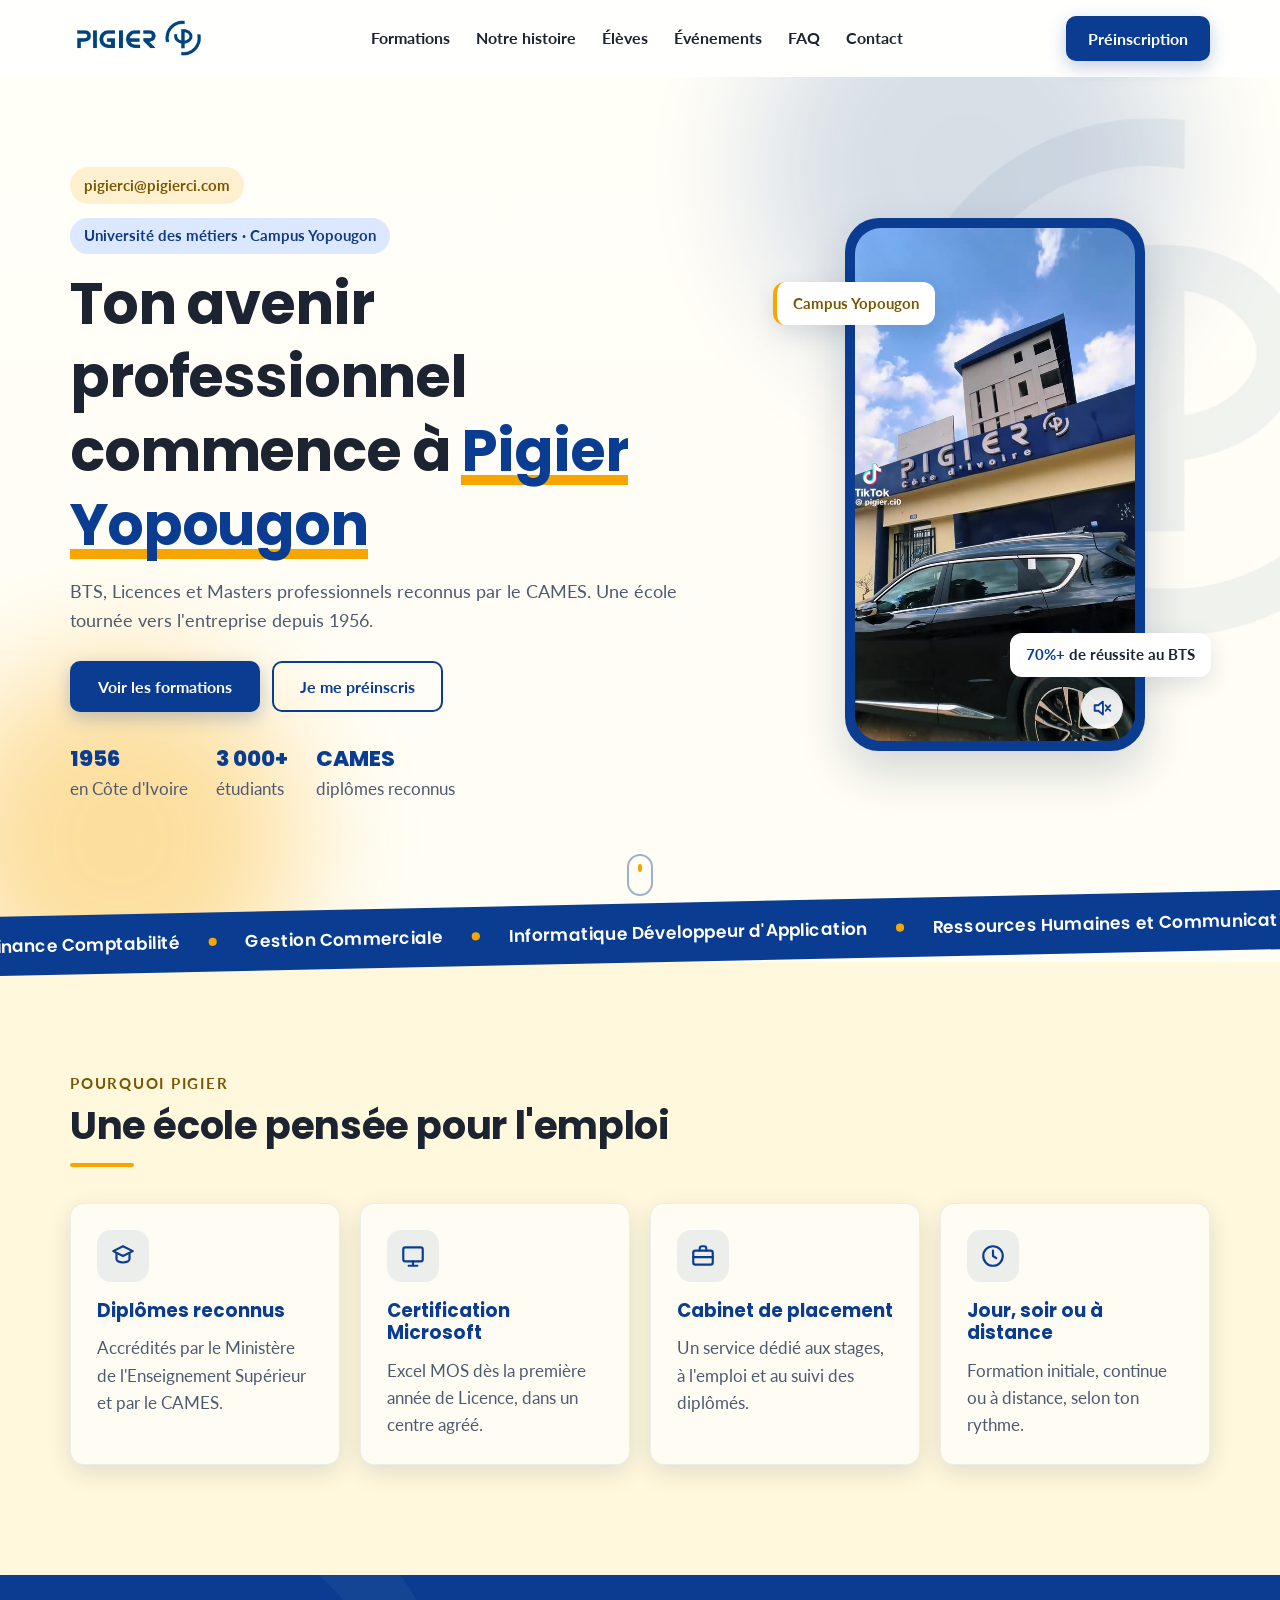
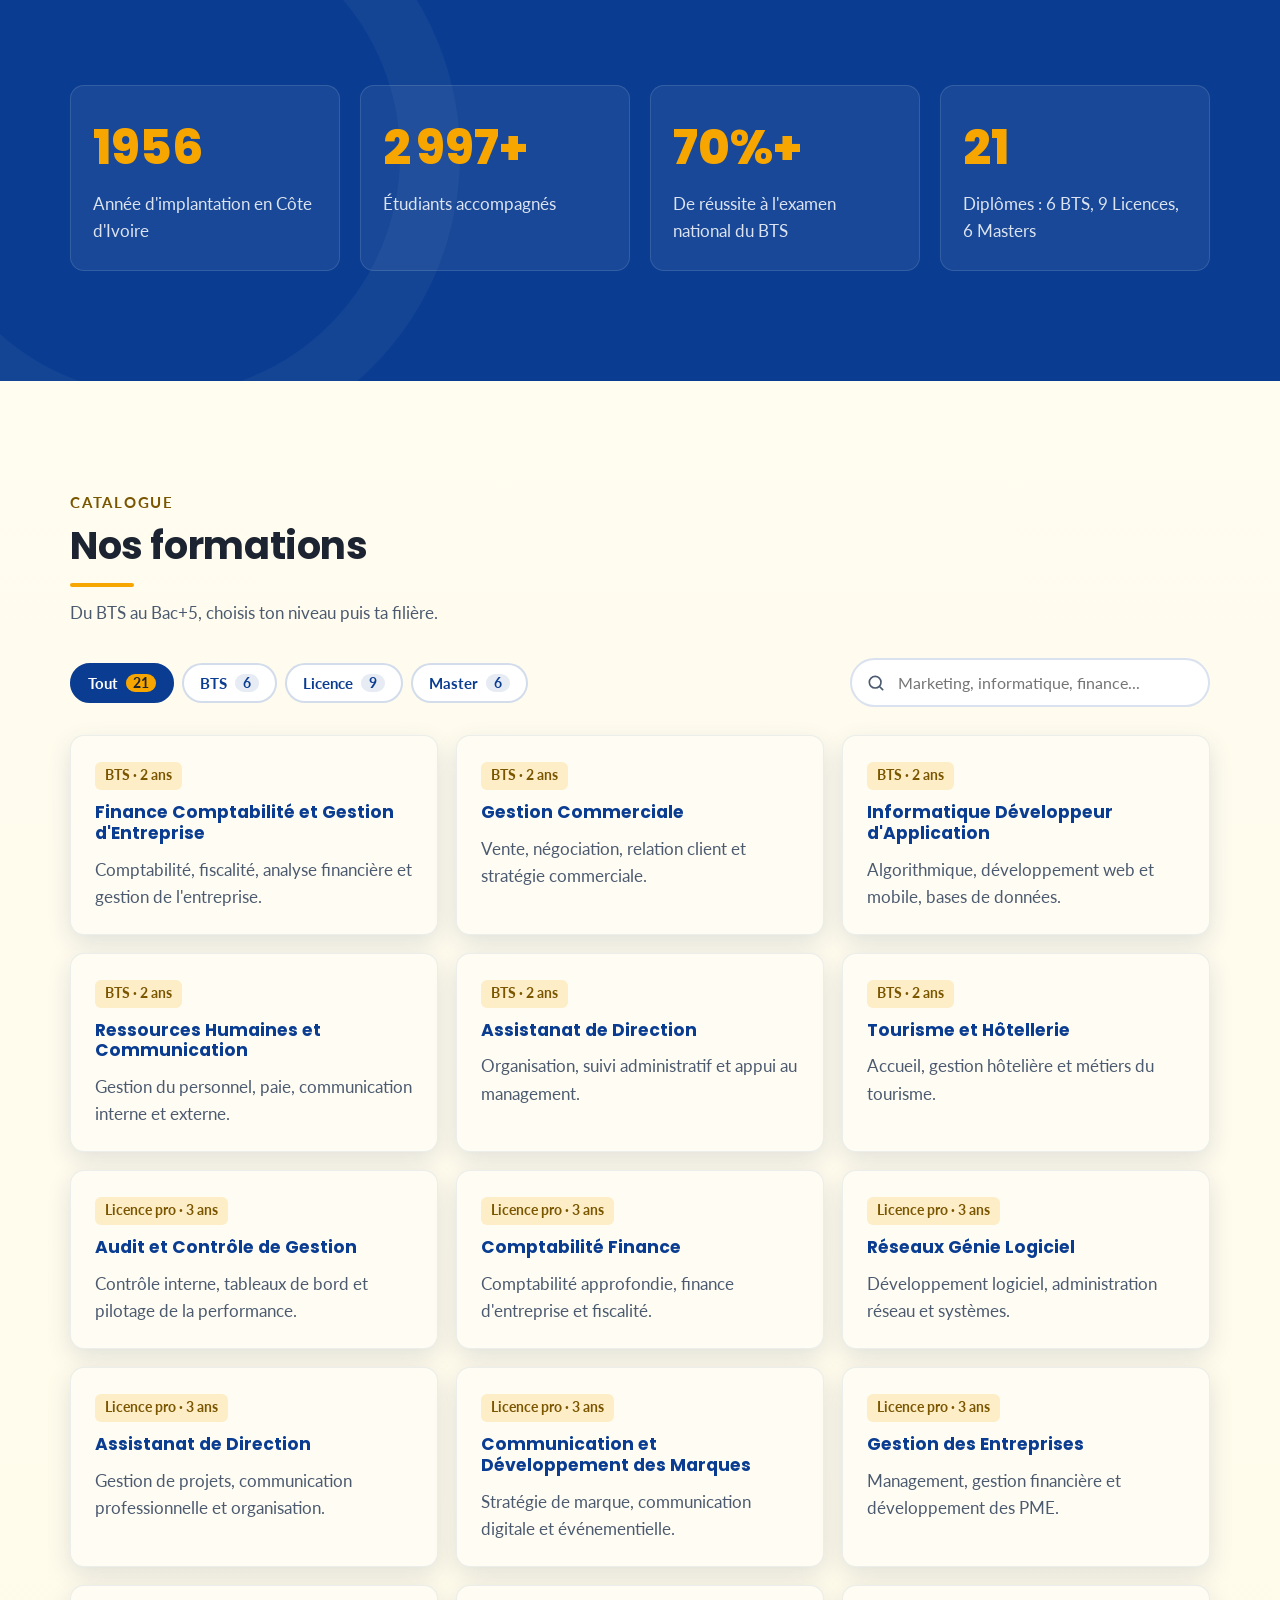
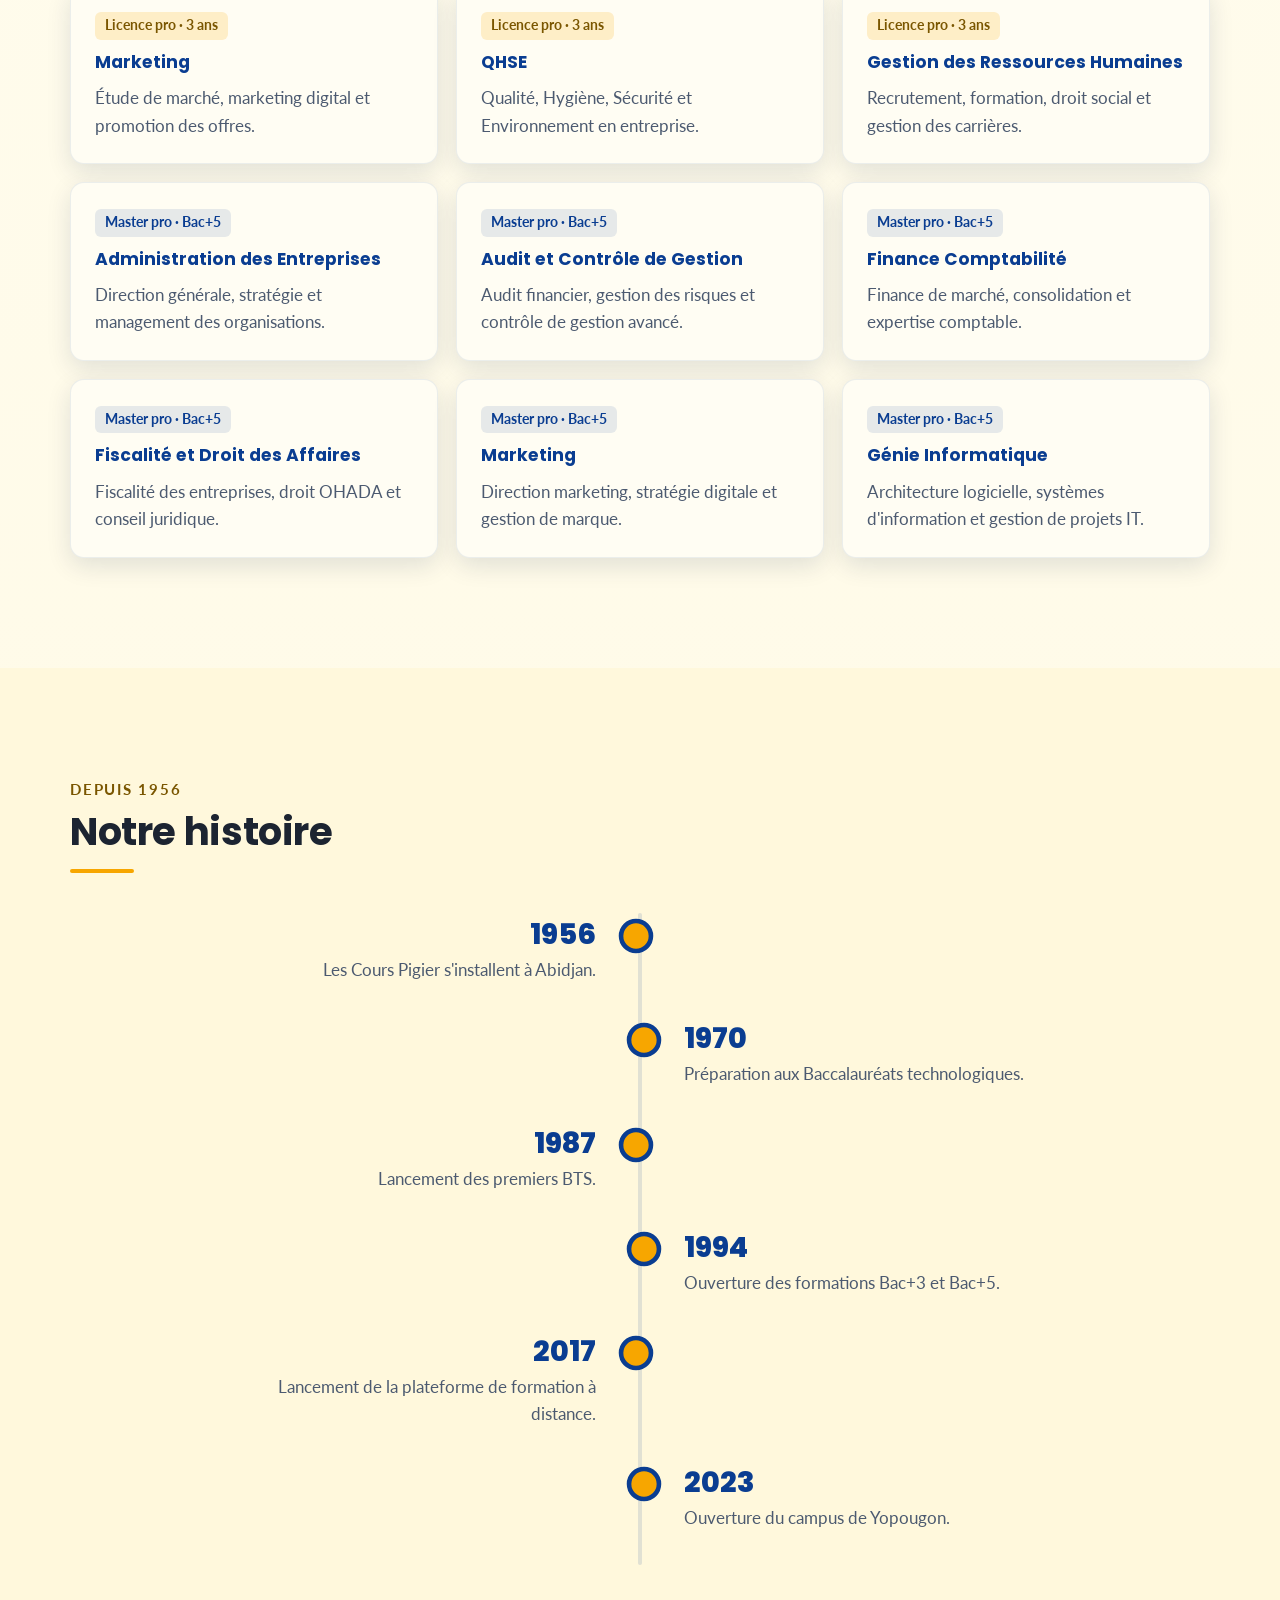
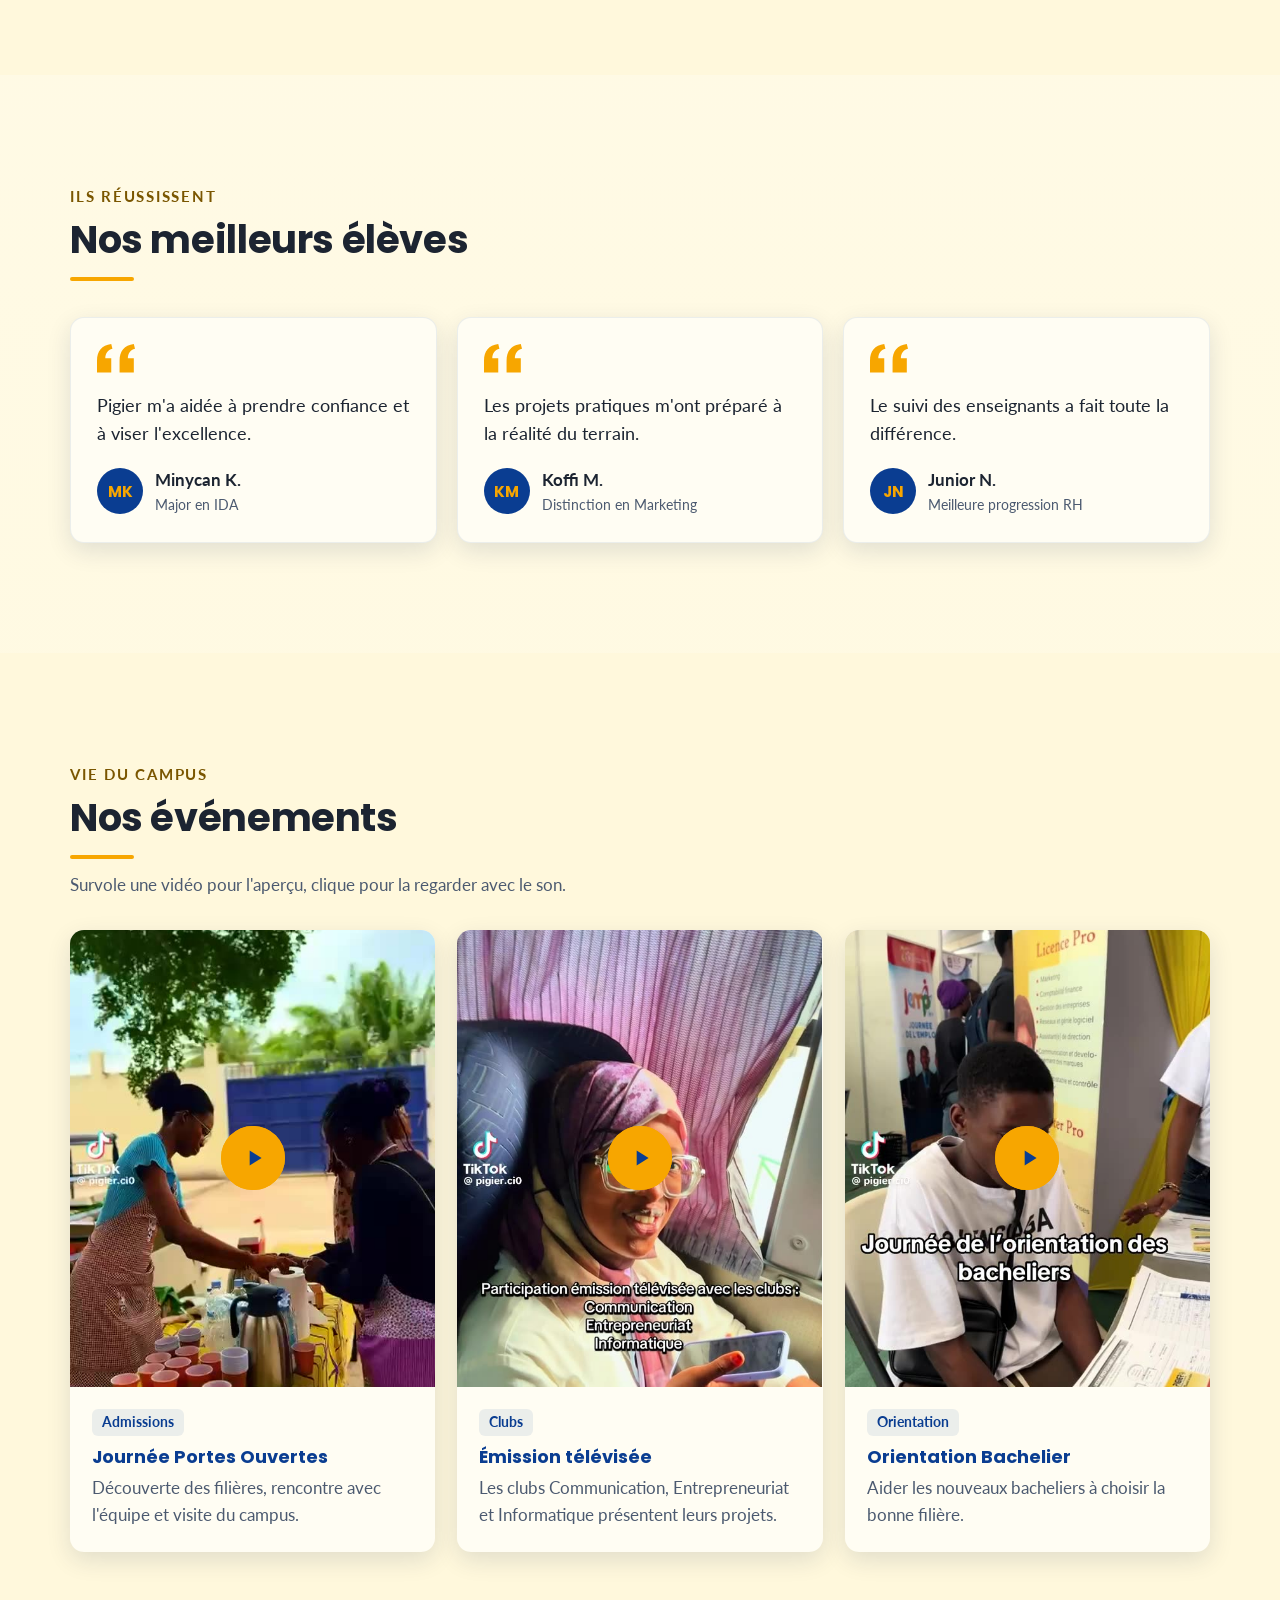
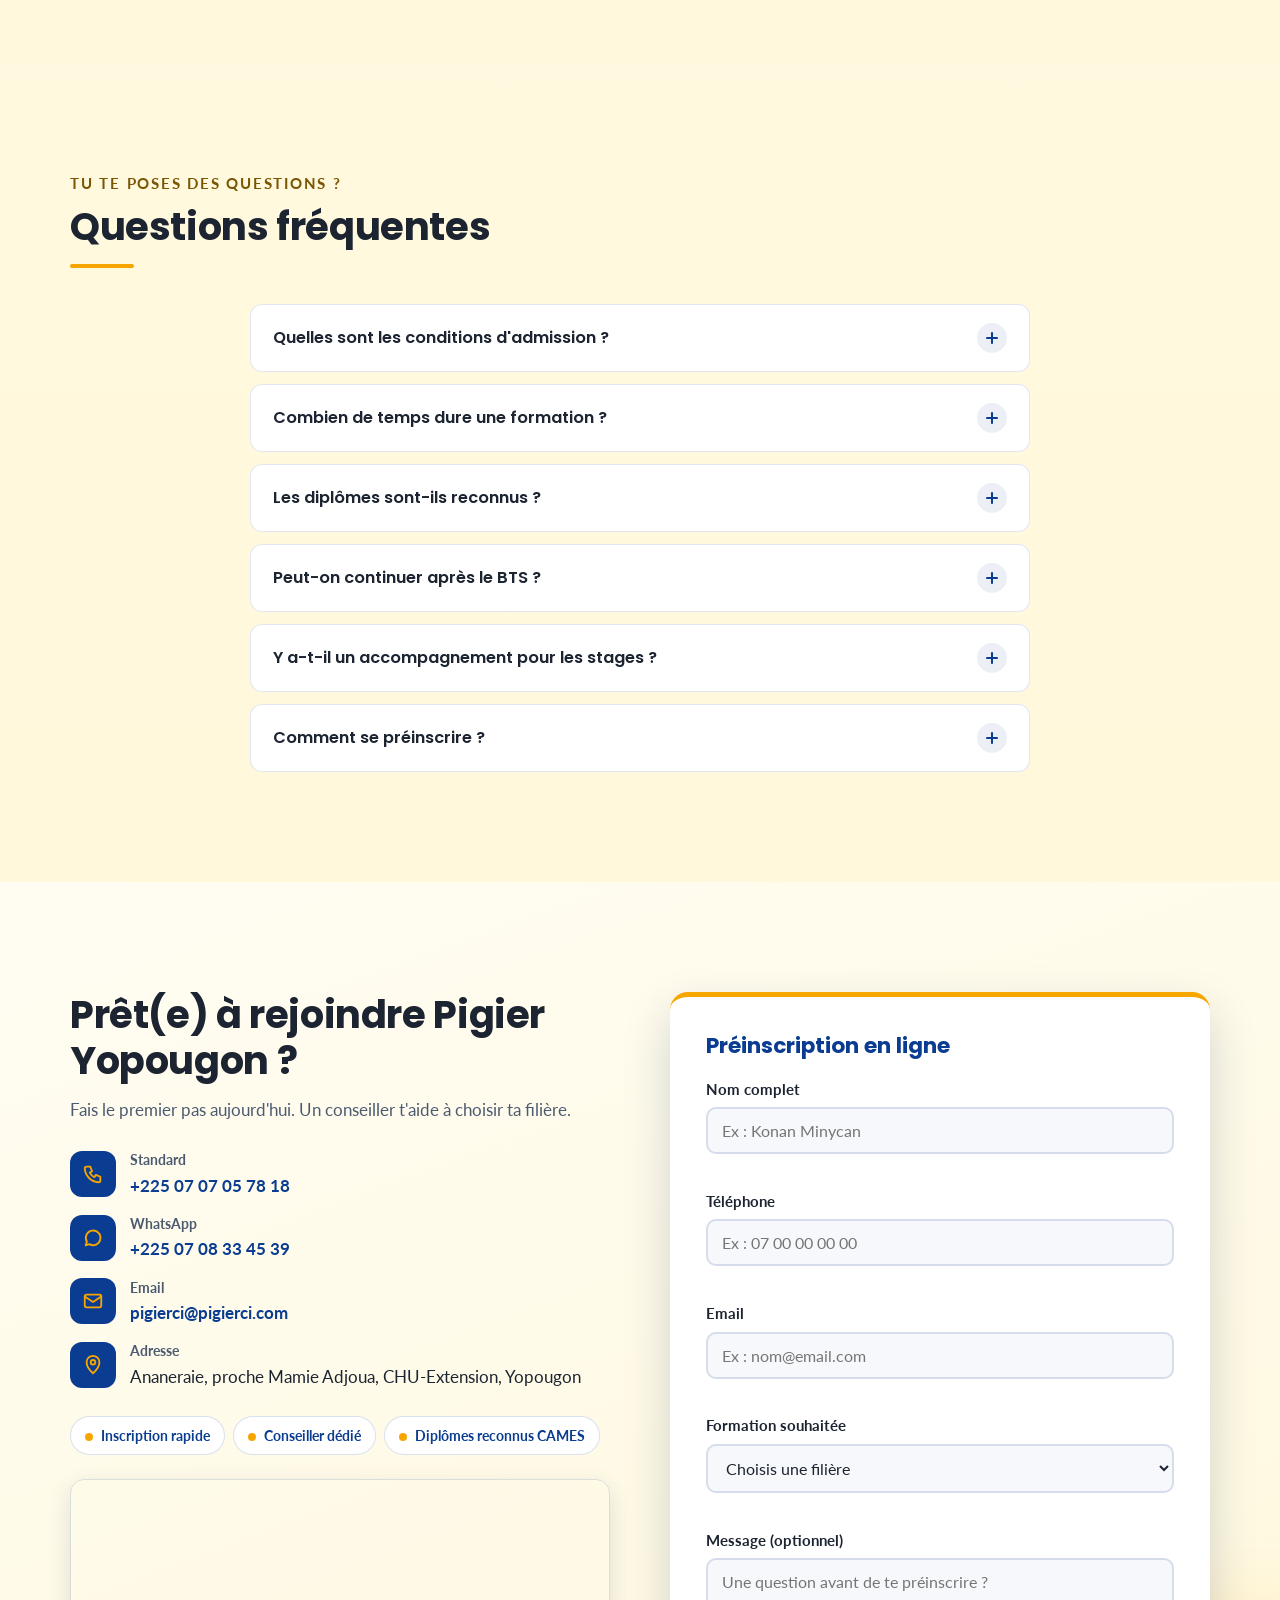
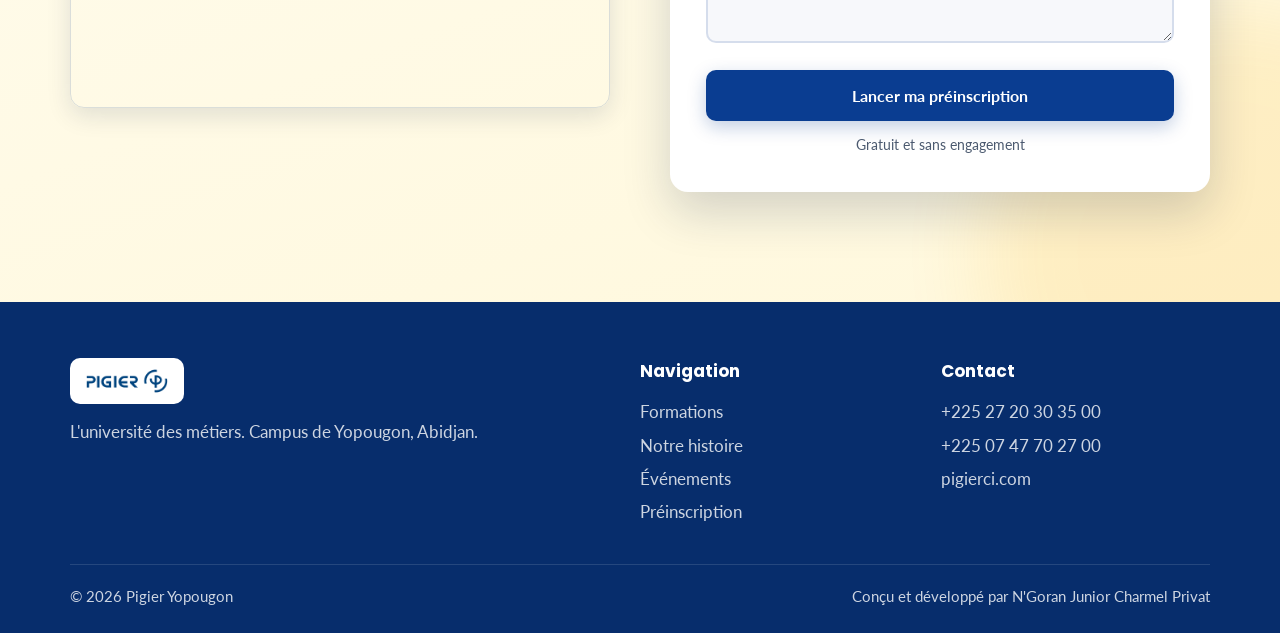
==== commit e241517b: "Update placeholder text for name input field" ====
--- a/index.html
+++ b/index.html
@@ -486,7 +486,7 @@
 
               <div class="field">
                 <label for="nom">Nom complet</label>
-                <input id="nom" name="nom" type="text" placeholder="Ex : Kouassi Aya" autocomplete="name" required minlength="3" />
+                <input id="nom" name="nom" type="text" placeholder="Ex : Konan Minycan" autocomplete="name" required minlength="3" />
                 <span class="error" aria-live="polite"></span>
               </div>
 
